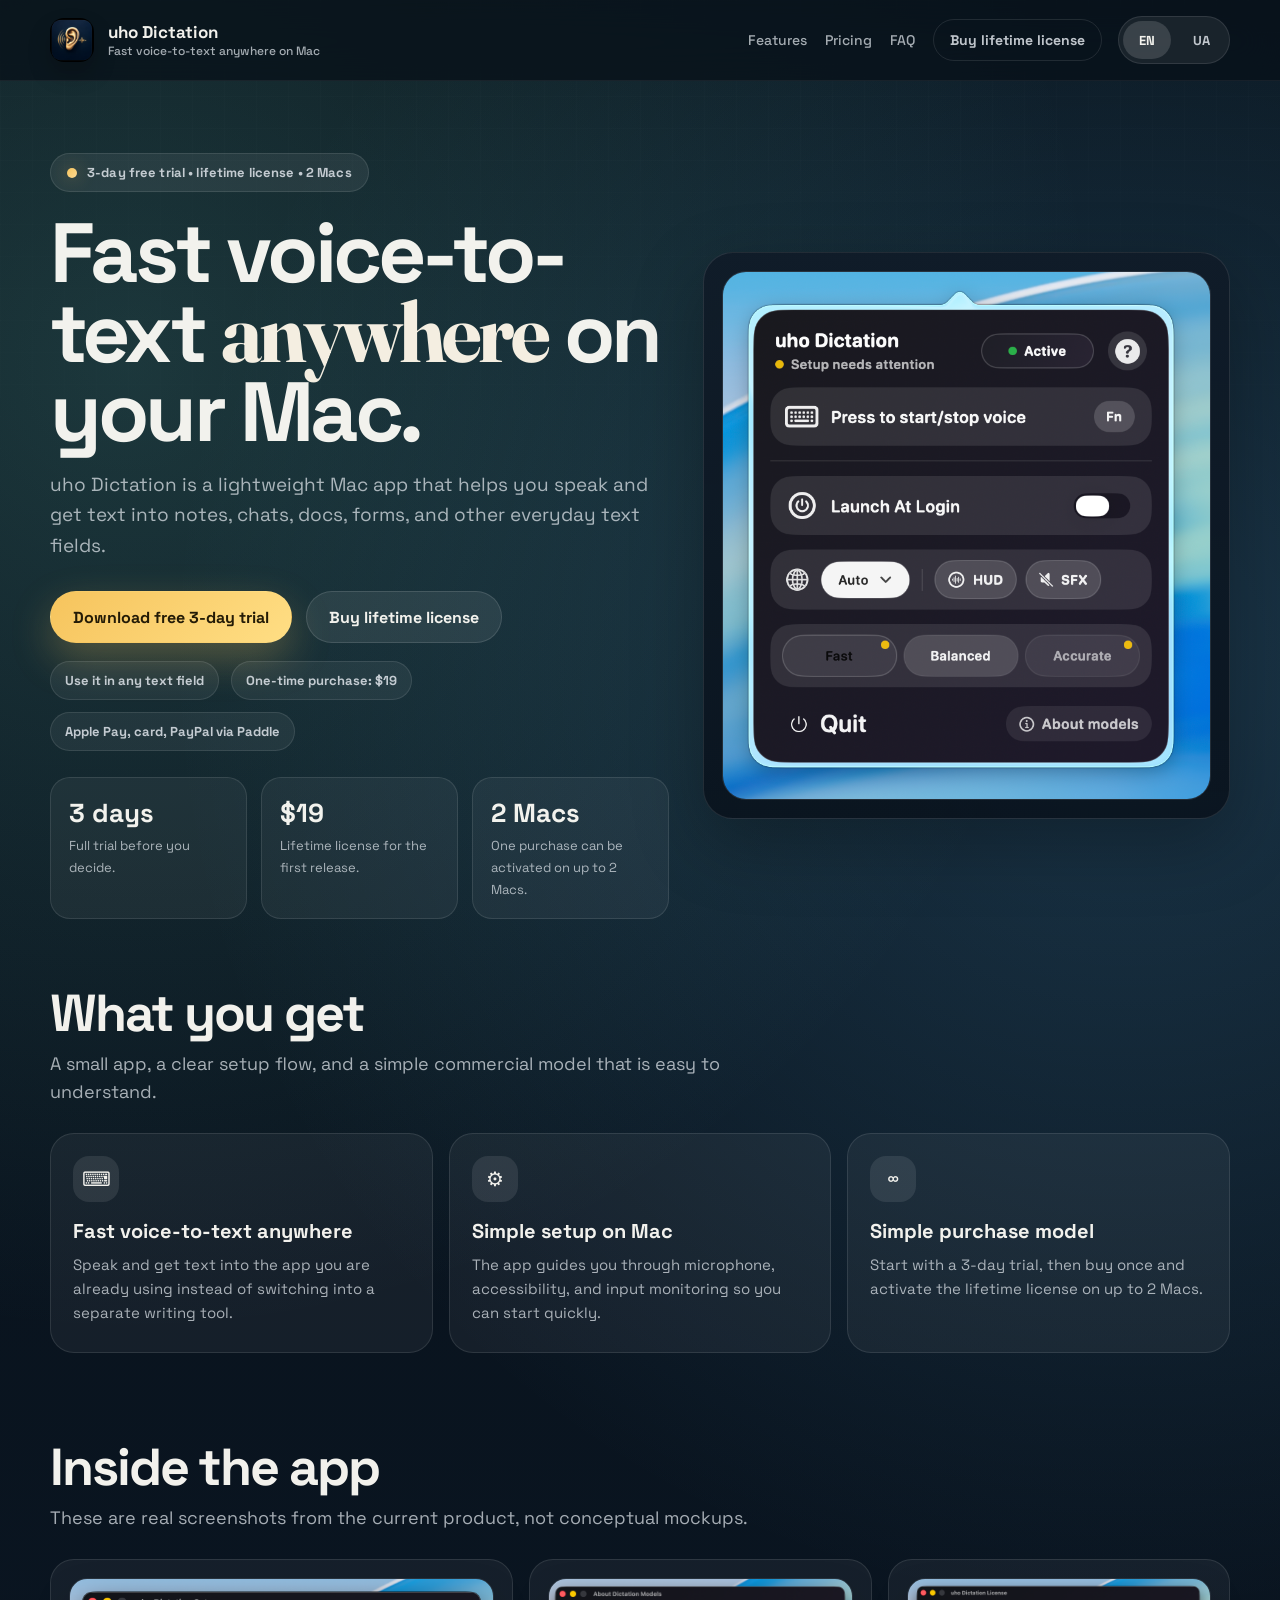
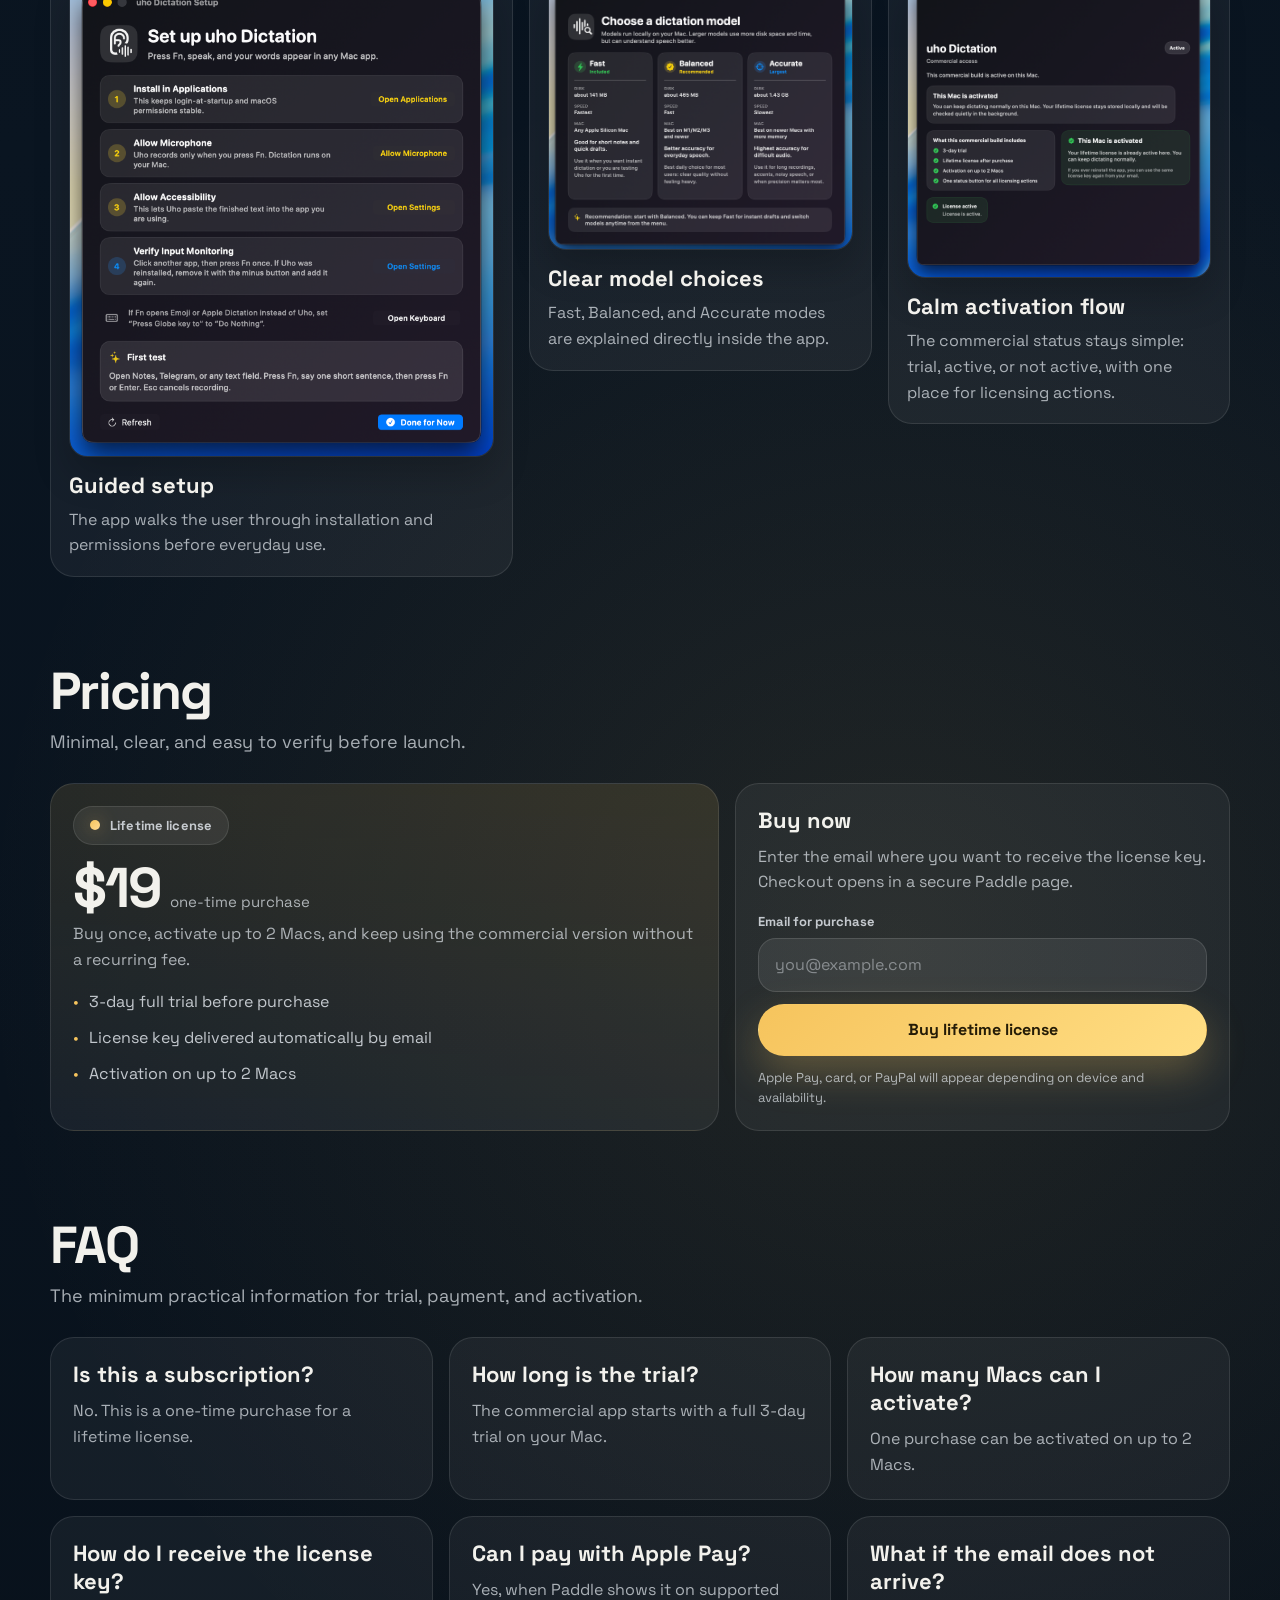
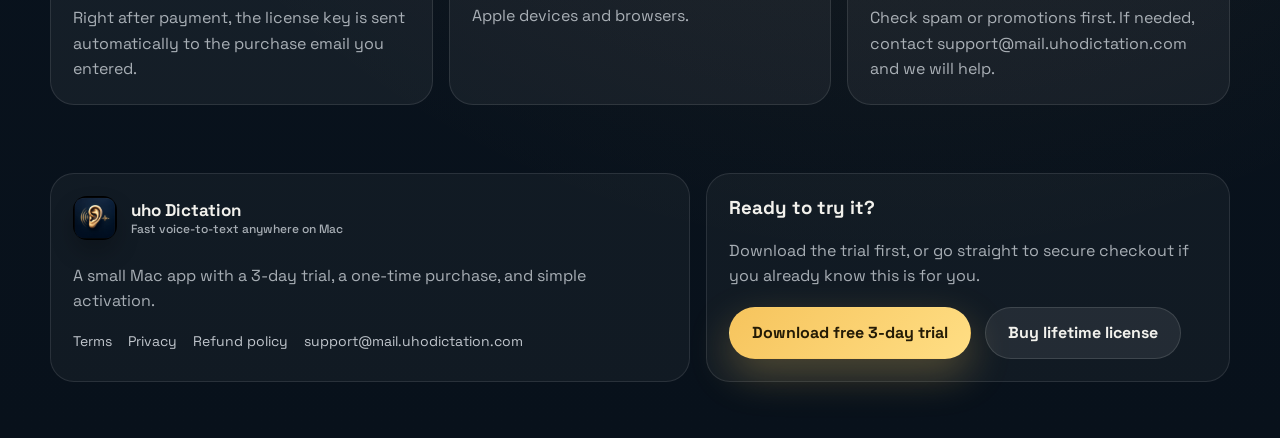
==== index.html @ b21b2c0d "Point site download to public release asset" ====
<!doctype html>
<html lang="en">
  <head>
    <meta charset="utf-8" />
    <meta name="viewport" content="width=device-width, initial-scale=1" />
    <title>uho Dictation | Fast voice-to-text anywhere on Mac</title>
    <meta
      name="description"
      content="uho Dictation is a Mac app for fast voice-to-text anywhere. Start with a 3-day trial, then unlock a lifetime license for $19."
    />
    <link rel="stylesheet" href="./styles.css" />
  </head>
  <body data-page="landing">
    <div class="page-shell">
      <header class="site-header">
        <div class="container site-header-inner">
          <a class="brand" href="#top" aria-label="uho Dictation home">
            <img class="brand-icon" src="./assets/uho-icon.png" alt="uho Dictation icon" />
            <span>
              <span data-i18n="brand.name">uho Dictation</span>
              <span class="brand-sub" data-i18n="brand.tagline">Fast voice-to-text anywhere on Mac</span>
            </span>
          </a>

          <div class="site-nav-wrap">
            <nav class="site-nav">
              <a href="#features" data-i18n="nav.features">Features</a>
              <a href="#pricing" data-i18n="nav.pricing">Pricing</a>
              <a href="#faq" data-i18n="nav.faq">FAQ</a>
              <button class="button button-ghost button-small" type="button" data-open-buy data-i18n="nav.buy">
                Buy lifetime license
              </button>
            </nav>

            <div class="lang-switcher" role="group" aria-label="Language switcher">
              <button class="lang-button is-active" type="button" data-lang="en">EN</button>
              <button class="lang-button" type="button" data-lang="uk">UA</button>
            </div>
          </div>
        </div>
      </header>

      <main id="top">
        <section class="hero hero-compact">
          <div class="container hero-grid hero-grid-screenshot">
            <div class="hero-copy">
              <span class="eyebrow">
                <span class="eyebrow-dot" aria-hidden="true"></span>
                <span data-i18n="hero.eyebrow">3-day free trial • lifetime license • 2 Macs</span>
              </span>

              <h1>
                <span data-i18n="hero.titleLead">Fast voice-to-text</span>
                <span class="serif" data-i18n="hero.titleSerif">anywhere</span>
                <span data-i18n="hero.titleTail">on your Mac.</span>
              </h1>

              <p data-i18n="hero.body">
                uho Dictation is a lightweight Mac app that helps you speak and get text into notes, chats, docs,
                forms, and other everyday text fields.
              </p>

              <div class="hero-actions">
                <a
                  class="button button-primary"
                  href="https://github.com/toantonchik-dv/uhodictation-site/releases/download/v1.1.0/uho-dictation-1.1.0-arm64.dmg"
                  data-download
                  data-i18n="hero.ctaTrial"
                >
                  Download free 3-day trial
                </a>
                <button class="button button-secondary" type="button" data-open-buy data-i18n="hero.ctaBuy">
                  Buy lifetime license
                </button>
              </div>

              <div class="hero-notes">
                <span class="pill-note" data-i18n="hero.note1">Use it in any text field</span>
                <span class="pill-note" data-i18n="hero.note2">One-time purchase: $19</span>
                <span class="pill-note" data-i18n="hero.note3">Apple Pay, card, PayPal via Paddle</span>
              </div>

              <div class="hero-proof">
                <div class="proof-card">
                  <strong data-i18n="hero.proof1Value">3 days</strong>
                  <span data-i18n="hero.proof1Body">Full trial before you decide.</span>
                </div>
                <div class="proof-card">
                  <strong data-i18n="hero.proof2Value">$19</strong>
                  <span data-i18n="hero.proof2Body">Lifetime license for the first release.</span>
                </div>
                <div class="proof-card">
                  <strong data-i18n="hero.proof3Value">2 Macs</strong>
                  <span data-i18n="hero.proof3Body">One purchase can be activated on up to 2 Macs.</span>
                </div>
              </div>
            </div>

            <div class="hero-art hero-art-screenshot">
              <div class="hero-shot-card">
                <img src="./assets/app-panel.png" alt="uho Dictation main window" class="hero-shot" />
              </div>
            </div>
          </div>
        </section>

        <section class="section" id="features">
          <div class="container">
            <div class="section-heading section-heading-compact">
              <h2 data-i18n="features.title">What you get</h2>
              <p data-i18n="features.body">
                A small app, a clear setup flow, and a simple commercial model that is easy to understand.
              </p>
            </div>

            <div class="benefit-grid benefit-grid-compact">
              <article class="benefit-card">
                <div class="benefit-icon" aria-hidden="true">⌨</div>
                <h3 data-i18n="benefit1.title">Fast voice-to-text anywhere</h3>
                <p data-i18n="benefit1.body">
                  Speak and get text into the app you are already using instead of switching into a separate writing tool.
                </p>
              </article>

              <article class="benefit-card">
                <div class="benefit-icon" aria-hidden="true">⚙</div>
                <h3 data-i18n="benefit2.title">Simple setup on Mac</h3>
                <p data-i18n="benefit2.body">
                  The app guides you through microphone, accessibility, and input monitoring so you can start quickly.
                </p>
              </article>

              <article class="benefit-card">
                <div class="benefit-icon" aria-hidden="true">∞</div>
                <h3 data-i18n="benefit3.title">Simple purchase model</h3>
                <p data-i18n="benefit3.body">
                  Start with a 3-day trial, then buy once and activate the lifetime license on up to 2 Macs.
                </p>
              </article>
            </div>
          </div>
        </section>

        <section class="section">
          <div class="container">
            <div class="section-heading section-heading-compact">
              <h2 data-i18n="shots.title">Inside the app</h2>
              <p data-i18n="shots.body">
                These are real screenshots from the current product, not conceptual mockups.
              </p>
            </div>

            <div class="shots-grid">
              <article class="shot-card shot-card-wide">
                <img src="./assets/setup-window.png" alt="uho Dictation setup window" class="shot-image" />
                <div class="shot-copy">
                  <h3 data-i18n="shots.setupTitle">Guided setup</h3>
                  <p data-i18n="shots.setupBody">
                    The app walks the user through installation and permissions before everyday use.
                  </p>
                </div>
              </article>

              <article class="shot-card">
                <img src="./assets/models-window.png" alt="uho Dictation models window" class="shot-image" />
                <div class="shot-copy">
                  <h3 data-i18n="shots.modelsTitle">Clear model choices</h3>
                  <p data-i18n="shots.modelsBody">
                    Fast, Balanced, and Accurate modes are explained directly inside the app.
                  </p>
                </div>
              </article>

              <article class="shot-card">
                <img src="./assets/license-window-active.png" alt="uho Dictation license window" class="shot-image" />
                <div class="shot-copy">
                  <h3 data-i18n="shots.licenseTitle">Calm activation flow</h3>
                  <p data-i18n="shots.licenseBody">
                    The commercial status stays simple: trial, active, or not active, with one place for licensing actions.
                  </p>
                </div>
              </article>
            </div>
          </div>
        </section>

        <section class="section" id="pricing">
          <div class="container">
            <div class="section-heading section-heading-compact">
              <h2 data-i18n="pricing.title">Pricing</h2>
              <p data-i18n="pricing.body">
                Minimal, clear, and easy to verify before launch.
              </p>
            </div>

            <div class="pricing-grid">
              <article class="price-card featured">
                <span class="eyebrow">
                  <span class="eyebrow-dot" aria-hidden="true"></span>
                  <span data-i18n="pricing.badge">Lifetime license</span>
                </span>
                <div class="price-line">
                  <strong>$19</strong>
                  <span data-i18n="pricing.oneTime">one-time purchase</span>
                </div>
                <p data-i18n="pricing.cardBody">
                  Buy once, activate up to 2 Macs, and keep using the commercial version without a recurring fee.
                </p>

                <ul class="feature-list">
                  <li data-i18n="pricing.feature1">3-day full trial before purchase</li>
                  <li data-i18n="pricing.feature2">License key delivered automatically by email</li>
                  <li data-i18n="pricing.feature3">Activation on up to 2 Macs</li>
                </ul>
              </article>

              <article class="price-card">
                <h3 data-i18n="buy.title">Buy now</h3>
                <p data-i18n="buy.body">
                  Enter the email where you want to receive the license key. Checkout opens in a secure Paddle page.
                </p>

                <form class="buy-form" data-buy-form>
                  <label>
                    <span class="field-label" data-i18n="buy.emailLabel">Email for purchase</span>
                    <input class="input" type="email" placeholder="you@example.com" data-purchase-email required data-i18n-placeholder="buy.emailPlaceholder" />
                  </label>

                  <button class="button button-primary" type="submit" data-submit data-i18n="buy.button">
                    Buy lifetime license
                  </button>

                  <div class="status-text" data-status data-i18n="buy.statusDefault">
                    Apple Pay, card, or PayPal will appear depending on device and availability.
                  </div>
                </form>
              </article>
            </div>
          </div>
        </section>

        <section class="section" id="faq">
          <div class="container">
            <div class="section-heading section-heading-compact">
              <h2 data-i18n="faq.title">FAQ</h2>
              <p data-i18n="faq.body">
                The minimum practical information for trial, payment, and activation.
              </p>
            </div>

            <div class="faq-grid faq-grid-compact">
              <article class="faq-item">
                <h3 data-i18n="faq1.title">Is this a subscription?</h3>
                <p data-i18n="faq1.body">No. This is a one-time purchase for a lifetime license.</p>
              </article>

              <article class="faq-item">
                <h3 data-i18n="faq2.title">How long is the trial?</h3>
                <p data-i18n="faq2.body">The commercial app starts with a full 3-day trial on your Mac.</p>
              </article>

              <article class="faq-item">
                <h3 data-i18n="faq3.title">How many Macs can I activate?</h3>
                <p data-i18n="faq3.body">One purchase can be activated on up to 2 Macs.</p>
              </article>

              <article class="faq-item">
                <h3 data-i18n="faq4.title">How do I receive the license key?</h3>
                <p data-i18n="faq4.body">Right after payment, the license key is sent automatically to the purchase email you entered.</p>
              </article>

              <article class="faq-item">
                <h3 data-i18n="faq5.title">Can I pay with Apple Pay?</h3>
                <p data-i18n="faq5.body">Yes, when Paddle shows it on supported Apple devices and browsers.</p>
              </article>

              <article class="faq-item">
                <h3 data-i18n="faq6.title">What if the email does not arrive?</h3>
                <p data-i18n-html="faq6.body">
                  Check spam or promotions first. If needed, contact <a data-support-email></a> and we will help.
                </p>
              </article>
            </div>
          </div>
        </section>
      </main>

      <footer class="site-footer">
        <div class="container footer-grid">
          <div class="footer-card">
            <div class="brand">
              <img class="brand-icon" src="./assets/uho-icon.png" alt="uho Dictation icon" />
              <span>
                <span data-i18n="brand.name">uho Dictation</span>
                <span class="brand-sub" data-i18n="footer.sub">Fast voice-to-text anywhere on Mac</span>
              </span>
            </div>

            <p style="margin-top: 18px;" data-i18n="footer.body">
              A small Mac app with a 3-day trial, a one-time purchase, and simple activation.
            </p>

            <div class="footer-links">
              <a href="./terms.html" data-i18n="footer.terms">Terms</a>
              <a href="./privacy.html" data-i18n="footer.privacy">Privacy</a>
              <a href="./refund-policy.html" data-i18n="footer.refunds">Refund policy</a>
              <a href="mailto:support@mail.uhodictation.com" data-support-email>support@mail.uhodictation.com</a>
            </div>
          </div>

          <div class="footer-card">
            <h3 style="margin-top: 0;" data-i18n="footer.ctaTitle">Ready to try it?</h3>
            <p data-i18n="footer.ctaBody">
              Download the trial first, or go straight to secure checkout if you already know this is for you.
            </p>
            <div class="hero-actions" style="margin-top: 18px;">
              <a class="button button-primary" href="https://github.com/toantonchik-dv/uhodictation-site/releases/download/v1.1.0/uho-dictation-1.1.0-arm64.dmg" data-download data-i18n="footer.ctaTrial">
                Download free 3-day trial
              </a>
              <button class="button button-secondary" type="button" data-open-buy data-i18n="footer.ctaBuy">
                Buy lifetime license
              </button>
            </div>
          </div>
        </div>
      </footer>
    </div>

    <div class="modal" data-buy-modal>
      <div class="modal-card">
        <div class="modal-head">
          <div>
            <h3 data-i18n="modal.title">Buy uho Dictation</h3>
            <p class="fine-print" data-i18n="modal.body">
              Enter the email where you want to receive your lifetime license key after payment.
            </p>
          </div>
          <button class="close-button" type="button" data-close-buy aria-label="Close">×</button>
        </div>

        <form class="buy-form" data-buy-form>
          <label>
            <span class="field-label" data-i18n="buy.emailLabel">Email for purchase</span>
            <input class="input" type="email" placeholder="you@example.com" data-purchase-email required data-i18n-placeholder="buy.emailPlaceholder" />
          </label>

          <button class="button button-primary" type="submit" data-submit data-i18n="modal.button">
            Open secure checkout
          </button>

          <div class="status-text" data-status data-i18n="modal.statusDefault">
            Checkout opens through Paddle. Apple Pay, card, or PayPal appear when available.
          </div>
        </form>
      </div>
    </div>

    <script src="./site.js"></script>
    <script src="./app.js"></script>
  </body>
</html>
---- styles.css ----
@import url("https://fonts.googleapis.com/css2?family=Fraunces:opsz,wght@9..144,600;9..144,700&family=Space+Grotesk:wght@400;500;700&display=swap");

:root {
  color-scheme: dark;
  --bg: #08111b;
  --bg-soft: #0f1b29;
  --panel: rgba(255, 255, 255, 0.08);
  --panel-strong: rgba(255, 255, 255, 0.12);
  --stroke: rgba(255, 255, 255, 0.12);
  --stroke-soft: rgba(255, 255, 255, 0.08);
  --text: rgba(247, 246, 241, 0.98);
  --muted: rgba(226, 231, 237, 0.72);
  --muted-strong: rgba(226, 231, 237, 0.84);
  --accent: #f6c45d;
  --accent-ink: #241b06;
  --sky: #65c6ff;
  --teal: #7ae7d7;
  --berry: #fa7c74;
  --success: #7de8a1;
  --shadow: 0 24px 70px rgba(0, 0, 0, 0.28);
  --radius-xl: 30px;
  --radius-lg: 24px;
  --radius-md: 18px;
  --max-width: 1180px;
}

* {
  box-sizing: border-box;
}

html {
  scroll-behavior: smooth;
}

body {
  margin: 0;
  min-width: 320px;
  background:
    radial-gradient(circle at 10% 10%, rgba(122, 231, 215, 0.18), transparent 28%),
    radial-gradient(circle at 88% 18%, rgba(101, 198, 255, 0.20), transparent 30%),
    radial-gradient(circle at 70% 70%, rgba(246, 196, 93, 0.10), transparent 34%),
    linear-gradient(180deg, #071018 0%, #0a1521 48%, #08111b 100%);
  color: var(--text);
  font-family: "Space Grotesk", "Avenir Next", "Helvetica Neue", sans-serif;
}

body::before {
  content: "";
  position: fixed;
  inset: 0;
  pointer-events: none;
  background-image:
    linear-gradient(rgba(255, 255, 255, 0.02) 1px, transparent 1px),
    linear-gradient(90deg, rgba(255, 255, 255, 0.02) 1px, transparent 1px);
  background-size: 32px 32px;
  mask-image: linear-gradient(180deg, rgba(0, 0, 0, 0.65), transparent 82%);
}

a {
  color: inherit;
  text-decoration: none;
}

img {
  max-width: 100%;
  display: block;
}

button,
input {
  font: inherit;
}

.page-shell {
  overflow: clip;
}

.container {
  width: min(calc(100% - 32px), var(--max-width));
  margin: 0 auto;
}

.eyebrow {
  display: inline-flex;
  align-items: center;
  gap: 10px;
  padding: 10px 16px;
  border-radius: 999px;
  background: rgba(255, 255, 255, 0.07);
  border: 1px solid rgba(255, 255, 255, 0.10);
  color: var(--muted-strong);
  font-size: 13px;
  font-weight: 700;
  letter-spacing: 0.01em;
}

.eyebrow-dot {
  width: 10px;
  height: 10px;
  border-radius: 50%;
  background: linear-gradient(135deg, var(--accent), #ffd992);
  box-shadow: 0 0 18px rgba(246, 196, 93, 0.45);
}

.site-header {
  position: sticky;
  top: 0;
  z-index: 20;
  backdrop-filter: blur(20px);
  background: rgba(7, 16, 24, 0.72);
  border-bottom: 1px solid rgba(255, 255, 255, 0.06);
}

.site-header-inner {
  display: flex;
  align-items: center;
  justify-content: space-between;
  gap: 24px;
  padding: 16px 0;
}

.brand {
  display: inline-flex;
  align-items: center;
  gap: 14px;
  font-weight: 700;
  font-size: 17px;
}

.brand-mark {
  position: relative;
  width: 42px;
  height: 42px;
  border-radius: 14px;
  background: linear-gradient(160deg, rgba(255, 255, 255, 0.14), rgba(255, 255, 255, 0.04));
  border: 1px solid rgba(255, 255, 255, 0.14);
  box-shadow: inset 0 1px 0 rgba(255, 255, 255, 0.12);
}

.brand-mark::before,
.brand-mark::after {
  content: "";
  position: absolute;
  border-radius: 999px;
}

.brand-mark::before {
  width: 14px;
  height: 20px;
  left: 14px;
  top: 7px;
  border: 3px solid rgba(246, 246, 241, 0.92);
}

.brand-mark::after {
  width: 20px;
  height: 20px;
  left: 20px;
  top: 19px;
  border-left: 3px solid rgba(122, 231, 215, 0.94);
  border-bottom: 3px solid rgba(122, 231, 215, 0.94);
  transform: rotate(-45deg);
}

.brand-sub {
  display: block;
  color: var(--muted);
  font-size: 12px;
  font-weight: 500;
}

.site-nav-wrap {
  display: flex;
  align-items: center;
  gap: 16px;
  flex-wrap: wrap;
  justify-content: flex-end;
}

.site-nav {
  display: flex;
  align-items: center;
  gap: 18px;
  flex-wrap: wrap;
  justify-content: flex-end;
}

.brand-icon {
  width: 44px;
  height: 44px;
  border-radius: 14px;
  object-fit: cover;
  box-shadow: 0 12px 22px rgba(0, 0, 0, 0.22);
}

.lang-switcher {
  display: inline-flex;
  align-items: center;
  gap: 6px;
  padding: 4px;
  border-radius: 999px;
  background: rgba(255, 255, 255, 0.07);
  border: 1px solid rgba(255, 255, 255, 0.10);
}

.lang-button {
  min-width: 48px;
  height: 38px;
  padding: 0 12px;
  border-radius: 999px;
  border: 0;
  background: transparent;
  color: var(--muted-strong);
  cursor: pointer;
  font-size: 13px;
  font-weight: 700;
}

.lang-button.is-active {
  background: rgba(255, 255, 255, 0.14);
  color: var(--text);
}

.site-nav a {
  color: var(--muted);
  font-size: 14px;
  font-weight: 500;
}

.site-nav a:hover {
  color: var(--text);
}

.button {
  display: inline-flex;
  align-items: center;
  justify-content: center;
  gap: 10px;
  min-height: 52px;
  padding: 0 22px;
  border-radius: 999px;
  border: 1px solid transparent;
  cursor: pointer;
  transition: transform 140ms ease, box-shadow 140ms ease, background 140ms ease, border-color 140ms ease;
  font-weight: 700;
  text-align: center;
}

.button:hover {
  transform: translateY(-1px);
}

.button-primary {
  background: linear-gradient(135deg, var(--accent), #ffde84);
  color: var(--accent-ink);
  box-shadow: 0 16px 40px rgba(246, 196, 93, 0.28);
}

.button-secondary {
  background: rgba(255, 255, 255, 0.08);
  color: var(--text);
  border-color: rgba(255, 255, 255, 0.12);
}

.button-ghost {
  min-height: 44px;
  padding: 0 16px;
  background: transparent;
  color: var(--muted-strong);
  border-color: rgba(255, 255, 255, 0.10);
}

.button-small {
  min-height: 42px;
  padding: 0 16px;
  font-size: 14px;
}

.hero {
  padding: 72px 0 36px;
}

.hero-compact {
  padding-bottom: 24px;
}

.hero-grid {
  display: grid;
  grid-template-columns: 1.08fr 0.92fr;
  gap: 34px;
  align-items: start;
}

.hero-grid-screenshot {
  align-items: center;
}

.hero-copy h1 {
  margin: 22px 0 18px;
  font-size: clamp(48px, 7vw, 84px);
  line-height: 0.94;
  letter-spacing: -0.045em;
}

.hero-copy h1 .serif {
  display: inline-block;
  font-family: "Fraunces", Georgia, serif;
  font-weight: 700;
  color: #f4eee1;
}

.hero-copy p {
  max-width: 640px;
  margin: 0;
  color: var(--muted);
  font-size: 19px;
  line-height: 1.6;
}

.hero-actions {
  display: flex;
  flex-wrap: wrap;
  gap: 14px;
  margin-top: 30px;
}

.hero-notes {
  display: flex;
  flex-wrap: wrap;
  gap: 12px;
  margin-top: 18px;
}

.pill-note {
  display: inline-flex;
  align-items: center;
  gap: 8px;
  padding: 10px 14px;
  border-radius: 999px;
  background: rgba(255, 255, 255, 0.06);
  border: 1px solid rgba(255, 255, 255, 0.10);
  color: var(--muted-strong);
  font-size: 13px;
  font-weight: 700;
}

.hero-proof {
  margin-top: 26px;
  display: grid;
  grid-template-columns: repeat(3, minmax(0, 1fr));
  gap: 14px;
}

.proof-card {
  padding: 18px;
  border-radius: 20px;
  background: rgba(255, 255, 255, 0.05);
  border: 1px solid rgba(255, 255, 255, 0.10);
}

.proof-card strong {
  display: block;
  font-size: 26px;
  margin-bottom: 4px;
}

.proof-card span {
  color: var(--muted);
  font-size: 13px;
  line-height: 1.45;
}

.hero-art {
  position: relative;
  min-height: 640px;
}

.hero-art-screenshot {
  min-height: auto;
}

.hero-shot-card {
  padding: 18px;
  border-radius: 30px;
  background: linear-gradient(180deg, rgba(16, 27, 40, 0.92), rgba(9, 18, 28, 0.88));
  border: 1px solid rgba(255, 255, 255, 0.10);
  box-shadow: var(--shadow);
}

.hero-shot {
  width: 100%;
  border-radius: 24px;
  border: 1px solid rgba(255, 255, 255, 0.10);
  display: block;
}

.hero-device {
  position: sticky;
  top: 96px;
  padding: 24px;
  border-radius: var(--radius-xl);
  background: linear-gradient(180deg, rgba(16, 27, 40, 0.92), rgba(9, 18, 28, 0.88));
  border: 1px solid rgba(255, 255, 255, 0.10);
  box-shadow: var(--shadow);
}

.device-glow {
  position: absolute;
  inset: 24px;
  border-radius: 28px;
  background: radial-gradient(circle at top right, rgba(101, 198, 255, 0.24), transparent 36%),
    radial-gradient(circle at bottom left, rgba(250, 124, 116, 0.14), transparent 34%);
  pointer-events: none;
}

.device-window {
  position: relative;
  border-radius: 28px;
  padding: 22px;
  background: rgba(255, 255, 255, 0.05);
  border: 1px solid rgba(255, 255, 255, 0.10);
}

.window-dots {
  display: flex;
  gap: 8px;
}

.window-dots span {
  width: 11px;
  height: 11px;
  border-radius: 50%;
  background: rgba(255, 255, 255, 0.24);
}

.window-title {
  margin-top: 22px;
  display: flex;
  align-items: center;
  justify-content: space-between;
  gap: 16px;
}

.window-title h2 {
  margin: 0;
  font-size: 23px;
}

.status-chip {
  padding: 10px 14px;
  border-radius: 999px;
  background: rgba(255, 255, 255, 0.08);
  border: 1px solid rgba(255, 255, 255, 0.12);
  font-size: 13px;
  font-weight: 700;
}

.status-chip.active {
  background: rgba(125, 232, 161, 0.12);
  border-color: rgba(125, 232, 161, 0.25);
  color: #d7ffe4;
}

.window-stack {
  margin-top: 18px;
  display: grid;
  gap: 14px;
}

.window-row,
.window-footer-note {
  border-radius: 20px;
  background: rgba(255, 255, 255, 0.07);
  border: 1px solid rgba(255, 255, 255, 0.08);
}

.window-row {
  padding: 16px 18px;
  display: flex;
  align-items: center;
  justify-content: space-between;
  gap: 14px;
}

.window-row strong {
  display: block;
  font-size: 15px;
  margin-bottom: 3px;
}

.window-row span {
  color: var(--muted);
  font-size: 12px;
}

.key-cap {
  min-width: 76px;
  text-align: center;
  padding: 12px 16px;
  border-radius: 18px;
  background: rgba(255, 255, 255, 0.12);
  font-size: 13px;
  font-weight: 700;
}

.mode-pills {
  display: flex;
  gap: 8px;
}

.mode-pills span {
  padding: 10px 14px;
  border-radius: 999px;
  font-size: 12px;
  font-weight: 700;
  background: rgba(255, 255, 255, 0.08);
}

.mode-pills .selected {
  background: #f4efe3;
  color: #1b2230;
}

.window-footer-note {
  padding: 16px 18px;
  color: var(--muted-strong);
  font-size: 13px;
  line-height: 1.55;
}

.section {
  padding: 44px 0;
}

.section-heading {
  max-width: 680px;
  margin-bottom: 26px;
}

.section-heading-compact {
  max-width: 760px;
}

.section-heading h2 {
  margin: 0 0 10px;
  font-size: clamp(34px, 5vw, 52px);
  line-height: 1.02;
  letter-spacing: -0.04em;
}

.section-heading p {
  margin: 0;
  color: var(--muted);
  font-size: 18px;
  line-height: 1.6;
}

.benefit-grid {
  display: grid;
  grid-template-columns: repeat(4, minmax(0, 1fr));
  gap: 16px;
}

.benefit-grid-compact {
  grid-template-columns: repeat(3, minmax(0, 1fr));
}

.benefit-card {
  padding: 22px;
  border-radius: 24px;
  background: rgba(255, 255, 255, 0.05);
  border: 1px solid rgba(255, 255, 255, 0.10);
  min-height: 220px;
}

.benefit-icon {
  width: 46px;
  height: 46px;
  border-radius: 16px;
  display: grid;
  place-items: center;
  background: rgba(255, 255, 255, 0.09);
  font-size: 20px;
}

.benefit-card h3 {
  margin: 18px 0 10px;
  font-size: 20px;
  line-height: 1.12;
}

.benefit-card p {
  margin: 0;
  color: var(--muted);
  line-height: 1.6;
  font-size: 15px;
}

.comic-grid {
  display: grid;
  grid-template-columns: repeat(4, minmax(0, 1fr));
  gap: 16px;
}

.comic-panel {
  position: relative;
  min-height: 310px;
  padding: 18px;
  border-radius: 26px;
  background: linear-gradient(180deg, rgba(20, 31, 46, 0.96), rgba(13, 22, 34, 0.92));
  border: 1px solid rgba(255, 255, 255, 0.10);
  overflow: hidden;
  box-shadow: var(--shadow);
}

.comic-step {
  display: inline-flex;
  align-items: center;
  justify-content: center;
  width: 34px;
  height: 34px;
  border-radius: 50%;
  background: linear-gradient(135deg, var(--accent), #ffde84);
  color: var(--accent-ink);
  font-weight: 700;
}

.comic-panel h3 {
  margin: 14px 0 8px;
  font-size: 22px;
  line-height: 1.05;
}

.comic-panel p {
  margin: 0;
  color: var(--muted);
  line-height: 1.55;
  font-size: 14px;
}

.comic-scene {
  position: absolute;
  left: 18px;
  right: 18px;
  bottom: 18px;
  height: 132px;
}

.comic-bubble {
  position: absolute;
  max-width: 150px;
  padding: 10px 12px;
  border-radius: 18px;
  background: rgba(255, 255, 255, 0.92);
  color: #162235;
  font-size: 12px;
  font-weight: 700;
  line-height: 1.35;
  box-shadow: 0 12px 28px rgba(0, 0, 0, 0.16);
}

.comic-bubble::after {
  content: "";
  position: absolute;
  width: 12px;
  height: 12px;
  background: inherit;
  transform: rotate(45deg);
}

.bubble-left {
  left: 0;
  top: 0;
}

.bubble-left::after {
  left: 18px;
  bottom: -5px;
}

.bubble-right {
  right: 0;
  top: 0;
}

.bubble-right::after {
  right: 22px;
  bottom: -5px;
}

.desk {
  position: absolute;
  left: 0;
  right: 0;
  bottom: 0;
  height: 54px;
  border-radius: 18px 18px 24px 24px;
  background: linear-gradient(180deg, #30506b, #243c52);
}

.mini-mac {
  position: absolute;
  left: 18px;
  right: 18px;
  bottom: 34px;
  height: 70px;
  border-radius: 18px;
  background: linear-gradient(180deg, rgba(255, 255, 255, 0.14), rgba(255, 255, 255, 0.04));
  border: 1px solid rgba(255, 255, 255, 0.14);
}

.mini-screen {
  position: absolute;
  left: 10px;
  right: 10px;
  top: 10px;
  bottom: 10px;
  border-radius: 12px;
  background: linear-gradient(180deg, rgba(8, 14, 24, 0.96), rgba(13, 22, 35, 0.96));
  overflow: hidden;
}

.mini-lines {
  position: absolute;
  left: 12px;
  right: 12px;
  top: 16px;
  display: grid;
  gap: 8px;
}

.mini-lines span {
  height: 7px;
  border-radius: 999px;
  background: rgba(255, 255, 255, 0.14);
}

.mini-lines .line-accent {
  background: linear-gradient(90deg, rgba(122, 231, 215, 0.85), rgba(101, 198, 255, 0.85));
}

.sound-waves {
  position: absolute;
  right: 24px;
  bottom: 60px;
  display: flex;
  align-items: flex-end;
  gap: 6px;
}

.sound-waves span {
  width: 8px;
  border-radius: 999px;
  background: linear-gradient(180deg, var(--teal), var(--sky));
}

.sound-waves span:nth-child(1) { height: 26px; }
.sound-waves span:nth-child(2) { height: 42px; }
.sound-waves span:nth-child(3) { height: 58px; }
.sound-waves span:nth-child(4) { height: 34px; }

.shortcut-tag,
.cursor-badge,
.send-chip {
  position: absolute;
  padding: 8px 12px;
  border-radius: 999px;
  background: rgba(255, 255, 255, 0.10);
  border: 1px solid rgba(255, 255, 255, 0.16);
  font-size: 12px;
  font-weight: 700;
}

.shortcut-tag {
  right: 14px;
  top: 48px;
}

.cursor-badge {
  left: 16px;
  top: 52px;
}

.send-chip {
  right: 20px;
  top: 78px;
  background: rgba(122, 231, 215, 0.16);
}

.comic-buy-chip {
  position: absolute;
  left: 18px;
  bottom: 56px;
}

.how-grid,
.faq-grid,
.pricing-grid,
.footer-grid,
.shots-grid {
  display: grid;
  gap: 16px;
}

.how-grid {
  grid-template-columns: repeat(3, minmax(0, 1fr));
}

.how-step,
.faq-item,
.price-card,
.footer-card {
  padding: 22px;
  border-radius: 24px;
  background: rgba(255, 255, 255, 0.05);
  border: 1px solid rgba(255, 255, 255, 0.10);
}

.step-number {
  width: 42px;
  height: 42px;
  border-radius: 14px;
  display: grid;
  place-items: center;
  background: rgba(255, 255, 255, 0.10);
  font-weight: 700;
  margin-bottom: 16px;
}

.how-step h3,
.faq-item h3,
.price-card h3 {
  margin: 0 0 10px;
  font-size: 22px;
}

.how-step p,
.faq-item p,
.price-card p,
.footer-card p {
  margin: 0;
  color: var(--muted);
  line-height: 1.6;
}

.pricing-grid {
  grid-template-columns: 1.15fr 0.85fr;
}

.shots-grid {
  grid-template-columns: 1.15fr 0.85fr 0.85fr;
  align-items: start;
}

.shot-card {
  padding: 18px;
  border-radius: 24px;
  background: rgba(255, 255, 255, 0.05);
  border: 1px solid rgba(255, 255, 255, 0.10);
}

.shot-card-wide {
  grid-row: span 2;
}

.shot-image {
  width: 100%;
  border-radius: 18px;
  border: 1px solid rgba(255, 255, 255, 0.08);
  box-shadow: 0 18px 36px rgba(0, 0, 0, 0.20);
}

.shot-copy {
  margin-top: 14px;
}

.shot-copy h3 {
  margin: 0 0 8px;
  font-size: 22px;
}

.shot-copy p {
  margin: 0;
  color: var(--muted);
  line-height: 1.6;
}

.price-card.featured {
  background: linear-gradient(180deg, rgba(246, 196, 93, 0.12), rgba(255, 255, 255, 0.06));
}

.price-line {
  display: flex;
  align-items: baseline;
  gap: 10px;
  margin: 18px 0 8px;
}

.price-line strong {
  font-size: 56px;
  line-height: 0.9;
  letter-spacing: -0.04em;
}

.price-line span {
  color: var(--muted);
  font-size: 15px;
}

.feature-list {
  margin: 18px 0 0;
  padding: 0;
  list-style: none;
  display: grid;
  gap: 12px;
}

.feature-list li {
  display: flex;
  align-items: flex-start;
  gap: 10px;
  color: var(--muted-strong);
  line-height: 1.5;
}

.feature-list li::before {
  content: "•";
  color: var(--accent);
}

.buy-form {
  display: grid;
  gap: 12px;
  margin-top: 18px;
}

.field-label {
  display: block;
  font-size: 13px;
  font-weight: 700;
  margin-bottom: 8px;
  color: var(--muted-strong);
}

.input {
  width: 100%;
  min-height: 54px;
  padding: 0 16px;
  border: 1px solid rgba(255, 255, 255, 0.12);
  border-radius: 18px;
  background: rgba(255, 255, 255, 0.08);
  color: var(--text);
}

.input::placeholder {
  color: rgba(226, 231, 237, 0.46);
}

.input:focus {
  outline: 2px solid rgba(101, 198, 255, 0.32);
  outline-offset: 2px;
}

.fine-print,
.status-text {
  color: var(--muted);
  font-size: 13px;
  line-height: 1.55;
}

.status-text {
  min-height: 22px;
}

.status-text.success {
  color: #c9ffd8;
}

.status-text.error {
  color: #ffc2be;
}

.download-card {
  display: flex;
  flex-direction: column;
  justify-content: space-between;
}

.download-card .button {
  margin-top: 18px;
}

.faq-grid {
  grid-template-columns: repeat(2, minmax(0, 1fr));
}

.faq-grid-compact {
  grid-template-columns: repeat(3, minmax(0, 1fr));
}

.site-footer {
  padding: 24px 0 56px;
}

.footer-grid {
  grid-template-columns: 1.1fr 0.9fr;
}

.footer-links {
  display: flex;
  flex-wrap: wrap;
  gap: 10px 16px;
  margin-top: 18px;
}

.footer-links a {
  color: var(--muted-strong);
  font-size: 14px;
}

.footer-card {
  background: rgba(255, 255, 255, 0.04);
}

.legal-shell {
  min-height: 100vh;
  padding: 40px 0 72px;
}

.legal-topbar {
  display: flex;
  justify-content: flex-end;
  margin-bottom: 18px;
}

.legal-card {
  max-width: 880px;
  margin: 0 auto;
  padding: 34px;
  border-radius: 28px;
  background: rgba(255, 255, 255, 0.06);
  border: 1px solid rgba(255, 255, 255, 0.10);
  box-shadow: var(--shadow);
}

.legal-card h1 {
  margin: 0 0 12px;
  font-size: clamp(34px, 6vw, 58px);
  line-height: 0.98;
  letter-spacing: -0.04em;
}

.legal-card p,
.legal-card li {
  color: var(--muted);
  line-height: 1.75;
  font-size: 16px;
}

.legal-card h2 {
  margin-top: 32px;
  margin-bottom: 10px;
  font-size: 24px;
}

.legal-card ul {
  margin: 0;
  padding-left: 20px;
}

.back-link {
  display: inline-flex;
  align-items: center;
  gap: 8px;
  margin-bottom: 18px;
  color: var(--muted-strong);
  font-weight: 700;
}

.modal {
  position: fixed;
  inset: 0;
  z-index: 40;
  display: none;
  align-items: center;
  justify-content: center;
  padding: 20px;
  background: rgba(3, 7, 12, 0.72);
  backdrop-filter: blur(12px);
}

.modal.open {
  display: flex;
}

.modal-card {
  width: min(100%, 520px);
  padding: 28px;
  border-radius: 28px;
  background: linear-gradient(180deg, rgba(16, 27, 40, 0.98), rgba(9, 18, 28, 0.96));
  border: 1px solid rgba(255, 255, 255, 0.12);
  box-shadow: var(--shadow);
}

.modal-head {
  display: flex;
  justify-content: space-between;
  gap: 16px;
  align-items: flex-start;
  margin-bottom: 18px;
}

.modal-head h3 {
  margin: 0 0 8px;
  font-size: 28px;
  line-height: 1;
}

.close-button {
  background: rgba(255, 255, 255, 0.08);
  color: var(--text);
  border: 1px solid rgba(255, 255, 255, 0.10);
  border-radius: 999px;
  width: 40px;
  height: 40px;
  cursor: pointer;
}

.hidden {
  display: none !important;
}

@media (max-width: 1080px) {
  .hero-grid,
  .pricing-grid,
  .footer-grid,
  .benefit-grid,
  .comic-grid,
  .how-grid,
  .faq-grid,
  .shots-grid,
  .benefit-grid-compact,
  .faq-grid-compact {
    grid-template-columns: 1fr;
  }

  .hero-art {
    min-height: auto;
  }

  .hero-device {
    position: relative;
    top: 0;
  }
}

@media (max-width: 760px) {
  .site-header-inner {
    align-items: flex-start;
    flex-direction: column;
  }

  .site-nav-wrap {
    justify-content: flex-start;
  }

  .site-nav {
    justify-content: flex-start;
  }

  .hero {
    padding-top: 42px;
  }

  .hero-copy p,
  .section-heading p {
    font-size: 17px;
  }

  .hero-proof {
    grid-template-columns: 1fr;
  }

  .legal-card,
  .modal-card {
    padding: 24px;
  }
}
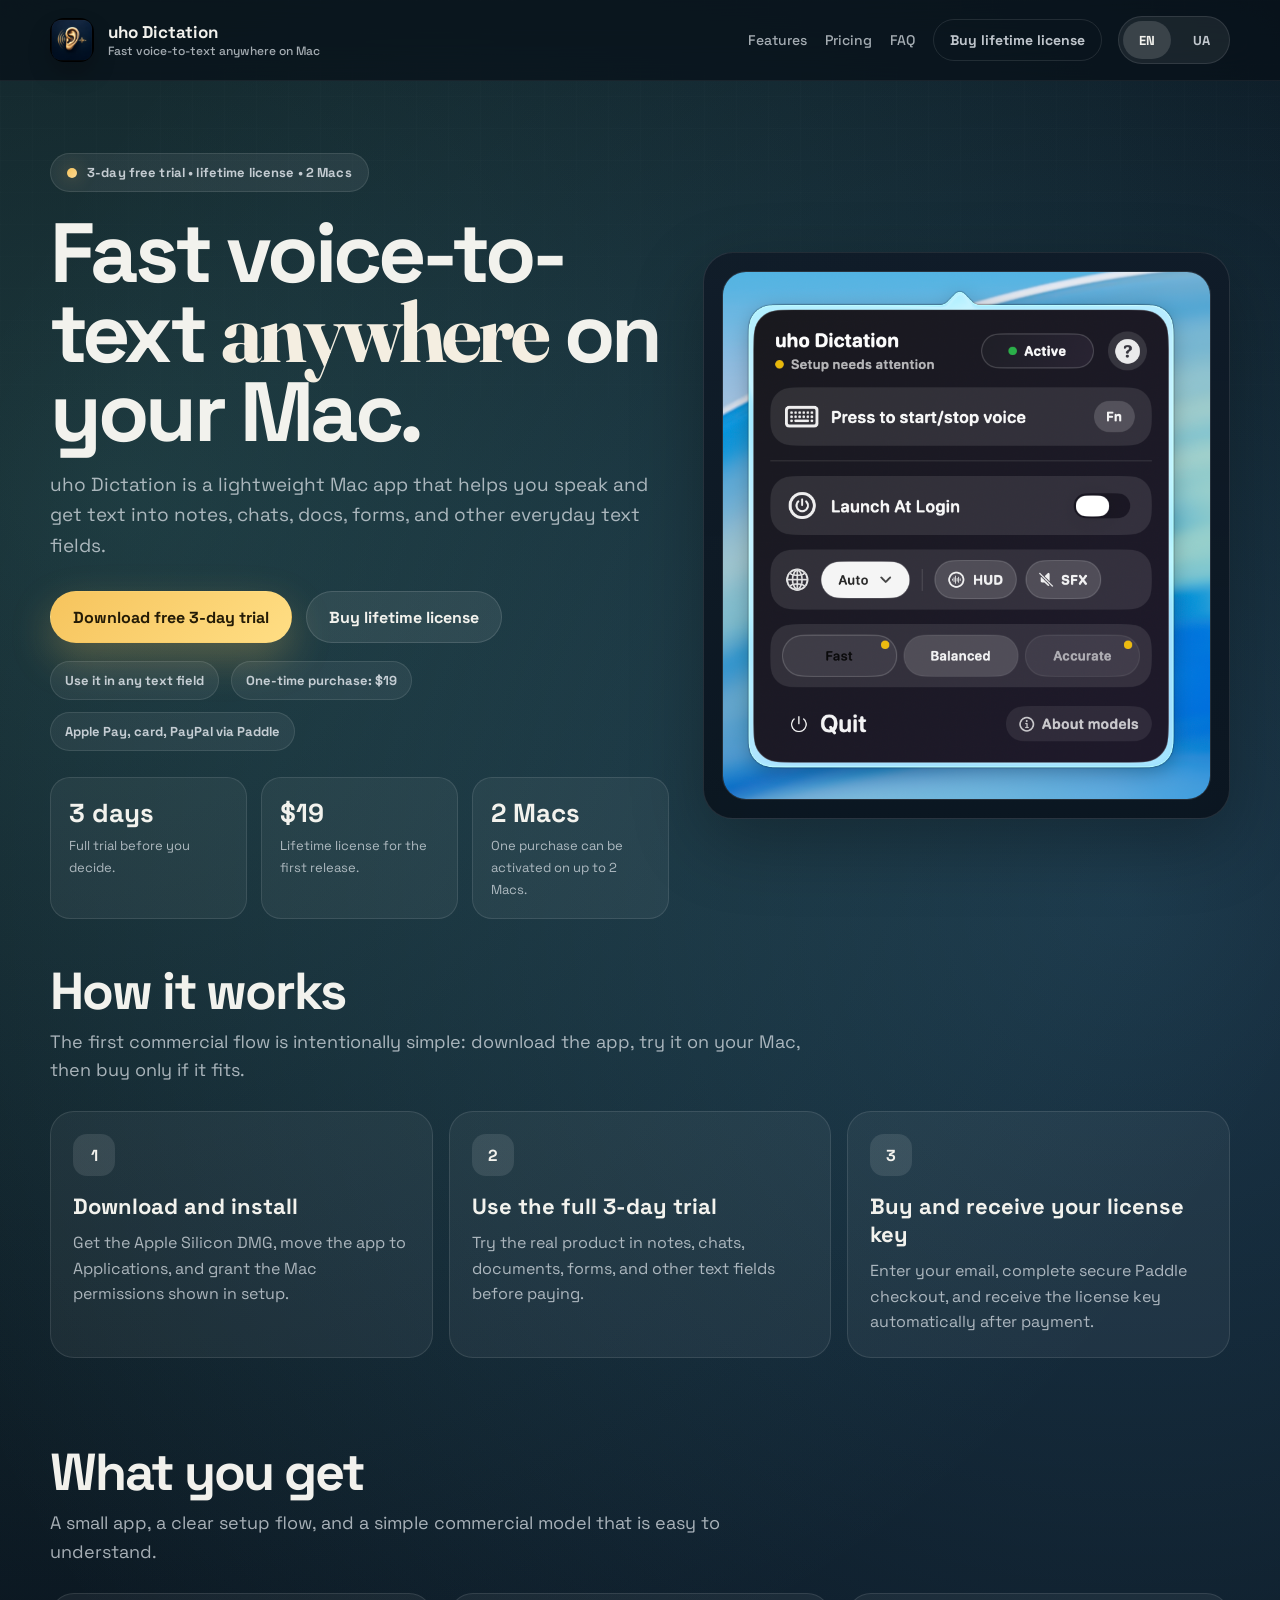
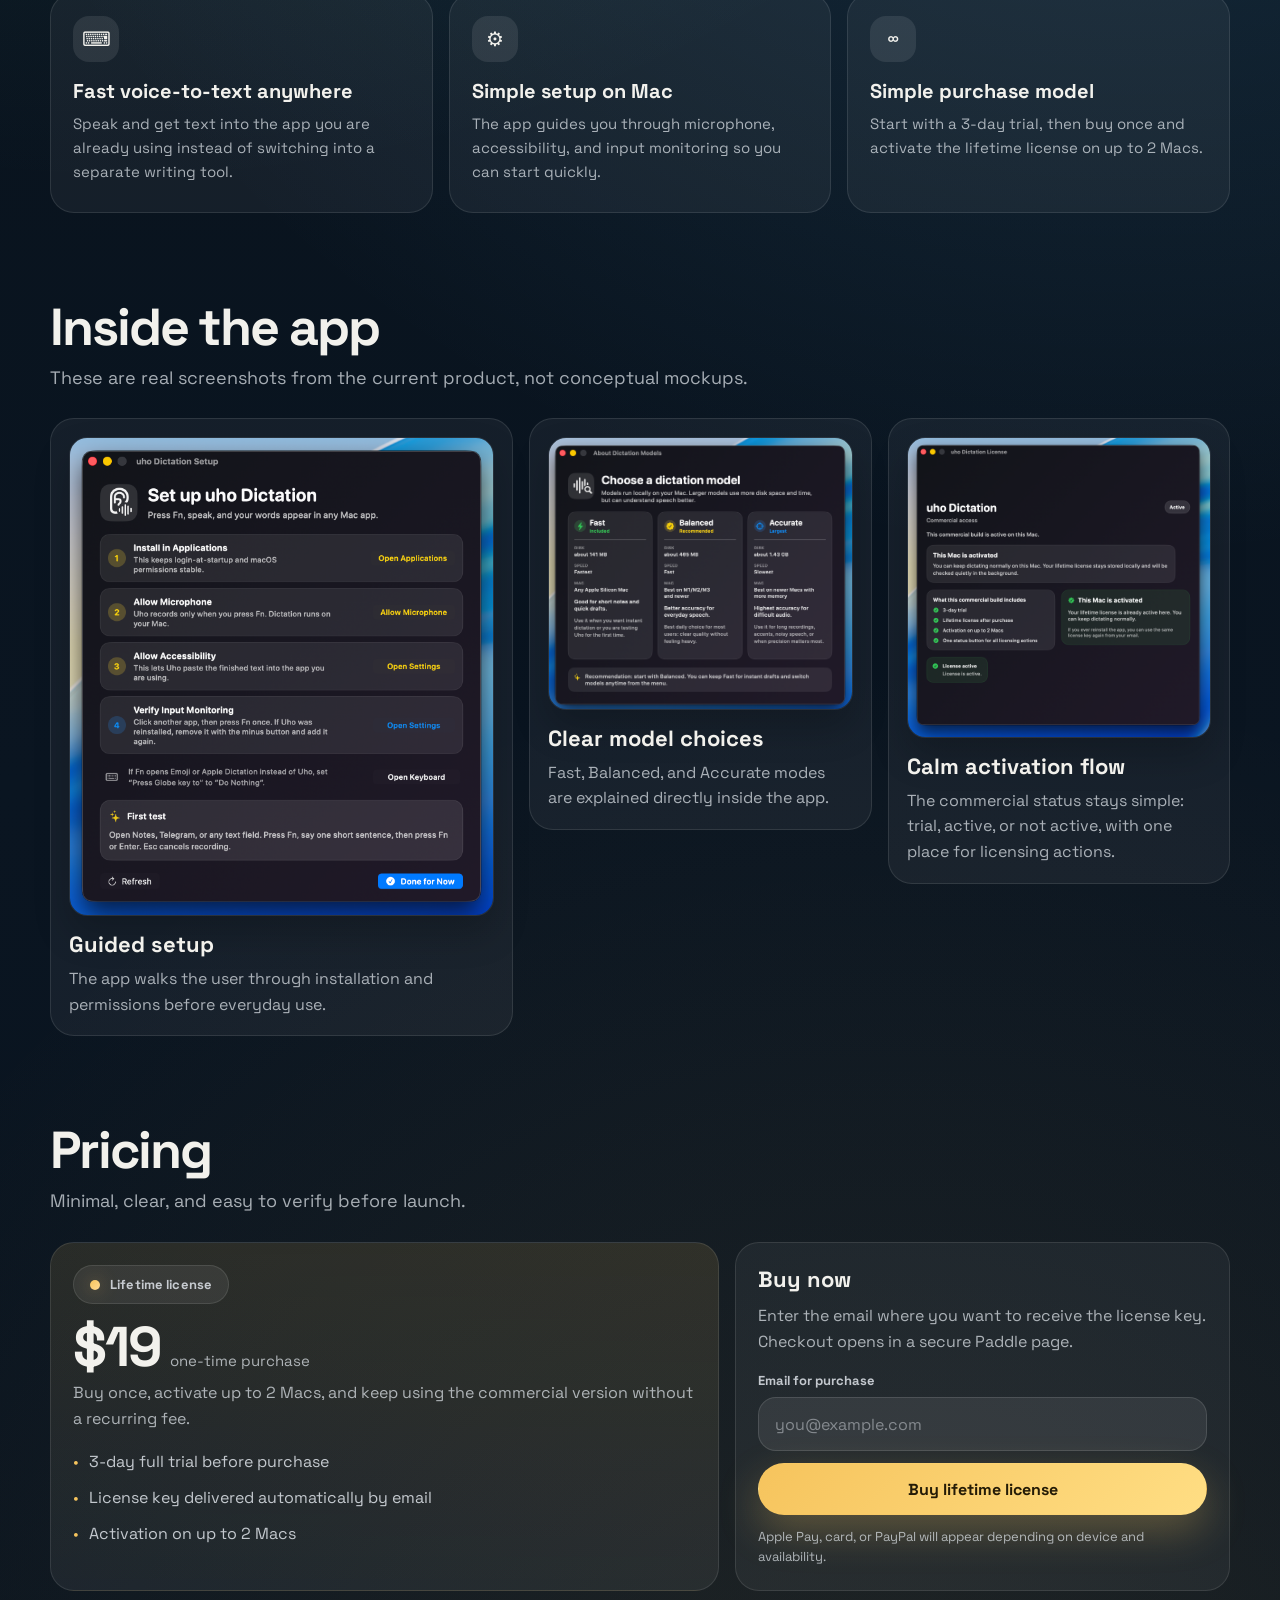
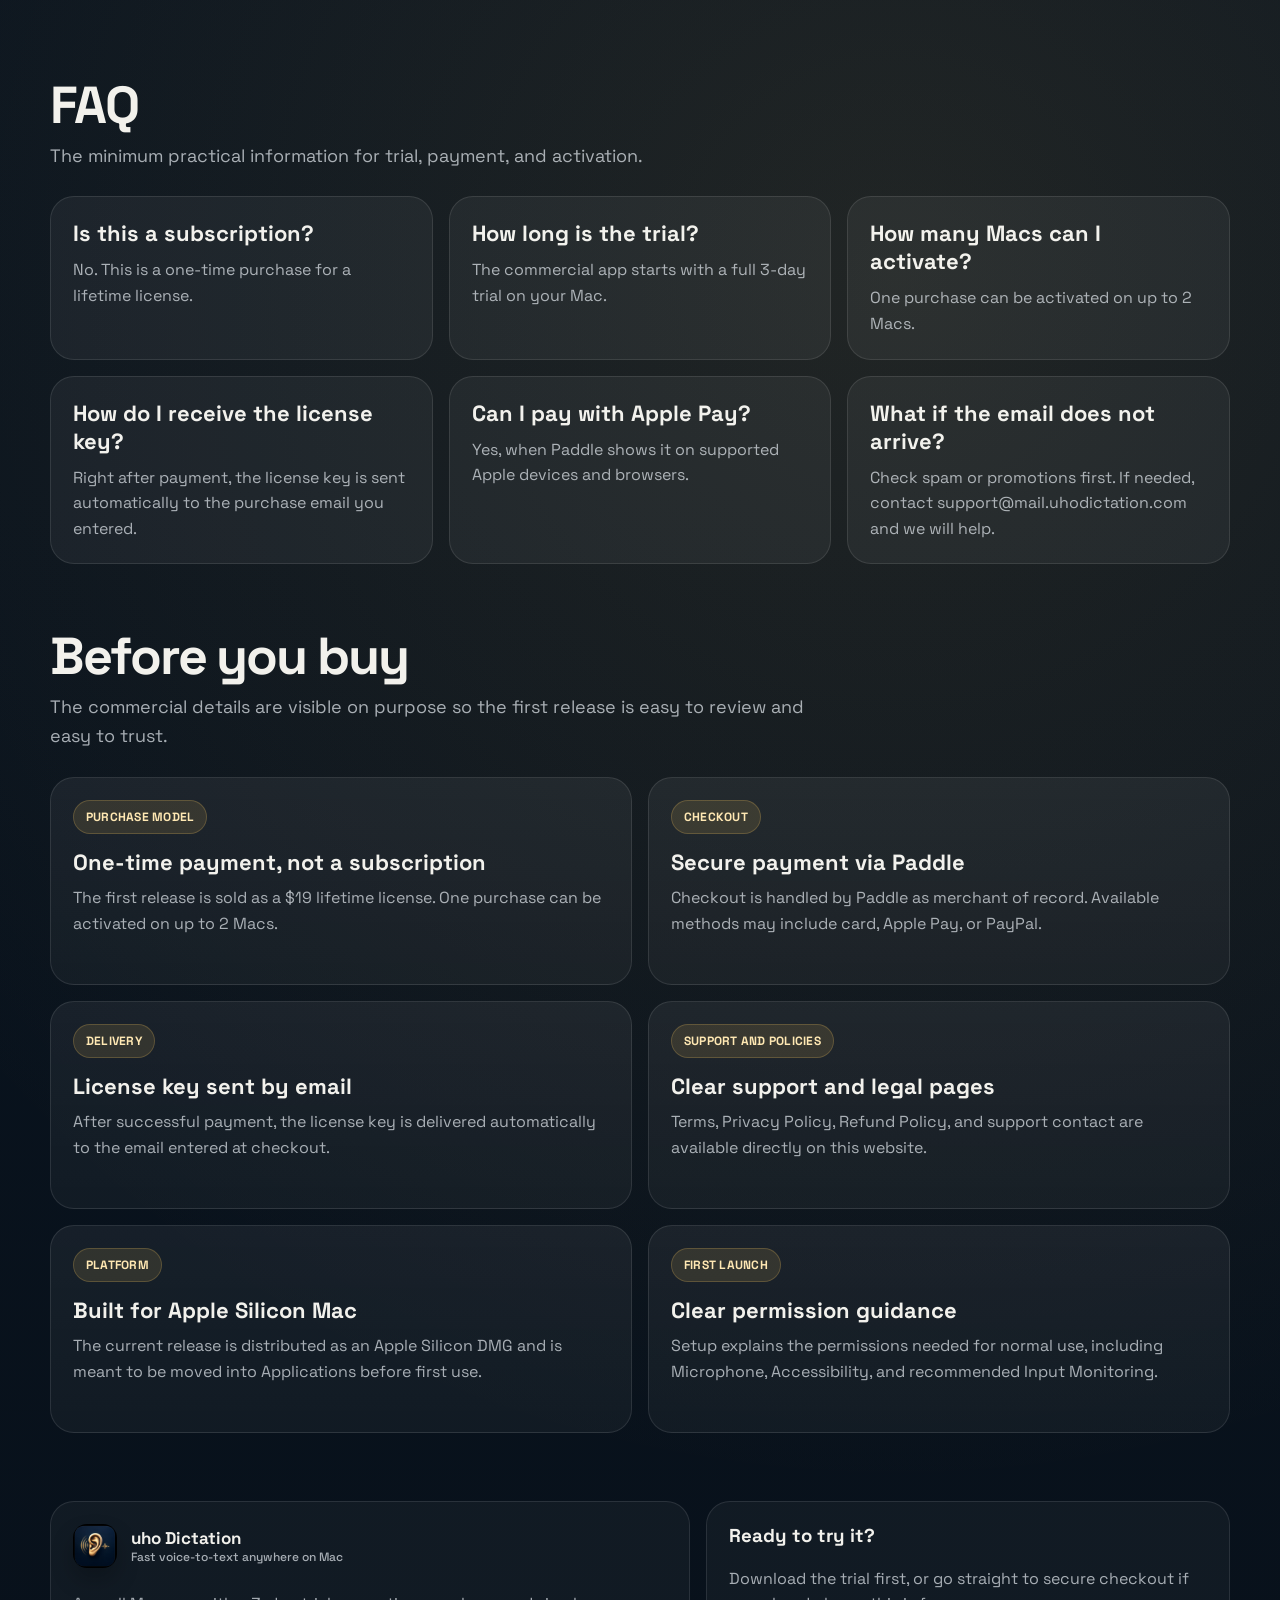
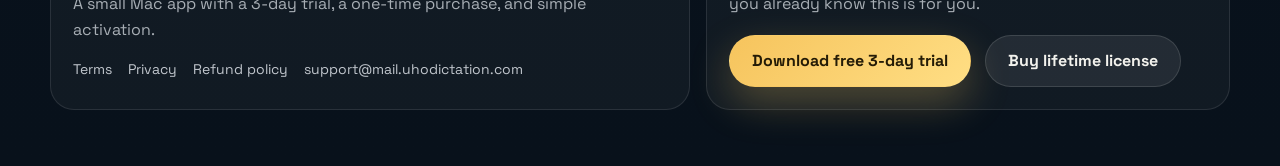
==== commit 547303b3: "Update production landing site and fix Pages deploy" ====
--- a/index.html
+++ b/index.html
@@ -14,7 +14,7 @@
     <div class="page-shell">
       <header class="site-header">
         <div class="container site-header-inner">
-          <a class="brand" href="#top" aria-label="uho Dictation home">
+          <a class="brand" href="#top" aria-label="uho Dictation home" data-i18n-aria-label="brand.homeAria">
             <img class="brand-icon" src="./assets/uho-icon.png" alt="uho Dictation icon" />
             <span>
               <span data-i18n="brand.name">uho Dictation</span>
@@ -32,7 +32,7 @@
               </button>
             </nav>
 
-            <div class="lang-switcher" role="group" aria-label="Language switcher">
+            <div class="lang-switcher" role="group" aria-label="Language switcher" data-i18n-aria-label="lang.aria">
               <button class="lang-button is-active" type="button" data-lang="en">EN</button>
               <button class="lang-button" type="button" data-lang="uk">UA</button>
             </div>
@@ -104,6 +104,43 @@
           </div>
         </section>
 
+        <section class="section section-tight" id="how-it-works">
+          <div class="container">
+            <div class="section-heading section-heading-compact">
+              <h2 data-i18n="how.title">How it works</h2>
+              <p data-i18n="how.body">
+                The first commercial flow is intentionally simple: download the app, try it on your Mac, then buy only if it fits.
+              </p>
+            </div>
+
+            <div class="how-grid">
+              <article class="how-step">
+                <div class="step-number">1</div>
+                <h3 data-i18n="how1.title">Download and install</h3>
+                <p data-i18n="how1.body">
+                  Get the Apple Silicon DMG, move the app to Applications, and grant the Mac permissions shown in setup.
+                </p>
+              </article>
+
+              <article class="how-step">
+                <div class="step-number">2</div>
+                <h3 data-i18n="how2.title">Use the full 3-day trial</h3>
+                <p data-i18n="how2.body">
+                  Try the real product in notes, chats, documents, forms, and other text fields before paying.
+                </p>
+              </article>
+
+              <article class="how-step">
+                <div class="step-number">3</div>
+                <h3 data-i18n="how3.title">Buy and receive your license key</h3>
+                <p data-i18n="how3.body">
+                  Enter your email, complete secure Paddle checkout, and receive the license key automatically after payment.
+                </p>
+              </article>
+            </div>
+          </div>
+        </section>
+
         <section class="section" id="features">
           <div class="container">
             <div class="section-heading section-heading-compact">
@@ -223,7 +260,7 @@
                 <form class="buy-form" data-buy-form>
                   <label>
                     <span class="field-label" data-i18n="buy.emailLabel">Email for purchase</span>
-                    <input class="input" type="email" placeholder="you@example.com" data-purchase-email required data-i18n-placeholder="buy.emailPlaceholder" />
+                    <input class="input" type="email" placeholder="you@example.com" data-purchase-email required autocomplete="email" spellcheck="false" data-i18n-placeholder="buy.emailPlaceholder" />
                   </label>
 
                   <button class="button button-primary" type="submit" data-submit data-i18n="buy.button">
@@ -278,6 +315,67 @@
                 <h3 data-i18n="faq6.title">What if the email does not arrive?</h3>
                 <p data-i18n-html="faq6.body">
                   Check spam or promotions first. If needed, contact <a data-support-email></a> and we will help.
+                </p>
+              </article>
+            </div>
+          </div>
+        </section>
+
+        <section class="section section-tight">
+          <div class="container">
+            <div class="section-heading section-heading-compact">
+              <h2 data-i18n="review.title">Before you buy</h2>
+              <p data-i18n="review.body">
+                The commercial details are visible on purpose so the first release is easy to review and easy to trust.
+              </p>
+            </div>
+
+            <div class="review-grid">
+              <article class="review-card">
+                <span class="review-label" data-i18n="review1.label">Purchase model</span>
+                <h3 data-i18n="review1.title">One-time payment, not a subscription</h3>
+                <p data-i18n="review1.body">
+                  The first release is sold as a $19 lifetime license. One purchase can be activated on up to 2 Macs.
+                </p>
+              </article>
+
+              <article class="review-card">
+                <span class="review-label" data-i18n="review2.label">Checkout</span>
+                <h3 data-i18n="review2.title">Secure payment via Paddle</h3>
+                <p data-i18n="review2.body">
+                  Checkout is handled by Paddle as merchant of record. Available methods may include card, Apple Pay, or PayPal.
+                </p>
+              </article>
+
+              <article class="review-card">
+                <span class="review-label" data-i18n="review3.label">Delivery</span>
+                <h3 data-i18n="review3.title">License key sent by email</h3>
+                <p data-i18n="review3.body">
+                  After successful payment, the license key is delivered automatically to the email entered at checkout.
+                </p>
+              </article>
+
+              <article class="review-card">
+                <span class="review-label" data-i18n="review4.label">Support and policies</span>
+                <h3 data-i18n="review4.title">Clear support and legal pages</h3>
+                <p data-i18n-html="review4.body">
+                  Terms, Privacy Policy, Refund Policy, and support contact are available directly on this website.
+                </p>
+              </article>
+
+              <article class="review-card">
+                <span class="review-label" data-i18n="review5.label">Platform</span>
+                <h3 data-i18n="review5.title">Built for Apple Silicon Mac</h3>
+                <p data-i18n="review5.body">
+                  The current release is distributed as an Apple Silicon DMG and is meant to be moved into Applications before first use.
+                </p>
+              </article>
+
+              <article class="review-card">
+                <span class="review-label" data-i18n="review6.label">First launch</span>
+                <h3 data-i18n="review6.title">Clear permission guidance</h3>
+                <p data-i18n="review6.body">
+                  Setup explains the permissions needed for normal use, including Microphone, Accessibility, and recommended Input Monitoring.
                 </p>
               </article>
             </div>
@@ -335,13 +433,13 @@
               Enter the email where you want to receive your lifetime license key after payment.
             </p>
           </div>
-          <button class="close-button" type="button" data-close-buy aria-label="Close">×</button>
+          <button class="close-button" type="button" data-close-buy aria-label="Close" data-i18n-aria-label="modal.closeAria">×</button>
         </div>
 
         <form class="buy-form" data-buy-form>
           <label>
             <span class="field-label" data-i18n="buy.emailLabel">Email for purchase</span>
-            <input class="input" type="email" placeholder="you@example.com" data-purchase-email required data-i18n-placeholder="buy.emailPlaceholder" />
+            <input class="input" type="email" placeholder="you@example.com" data-purchase-email required autocomplete="email" spellcheck="false" data-i18n-placeholder="buy.emailPlaceholder" />
           </label>
 
           <button class="button button-primary" type="submit" data-submit data-i18n="modal.button">
--- a/styles.css
+++ b/styles.css
@@ -532,6 +532,10 @@
   padding: 44px 0;
 }
 
+.section-tight {
+  padding-top: 22px;
+}
+
 .section-heading {
   max-width: 680px;
   margin-bottom: 26px;
@@ -809,7 +813,8 @@
 .how-step,
 .faq-item,
 .price-card,
-.footer-card {
+.footer-card,
+.review-card {
   padding: 22px;
   border-radius: 24px;
   background: rgba(255, 255, 255, 0.05);
@@ -837,10 +842,42 @@
 .how-step p,
 .faq-item p,
 .price-card p,
-.footer-card p {
+.footer-card p,
+.review-card p {
   margin: 0;
   color: var(--muted);
   line-height: 1.6;
+}
+
+.review-grid {
+  display: grid;
+  grid-template-columns: repeat(2, minmax(0, 1fr));
+  gap: 16px;
+}
+
+.review-card {
+  min-height: 208px;
+  background: linear-gradient(180deg, rgba(255, 255, 255, 0.06), rgba(255, 255, 255, 0.04));
+}
+
+.review-label {
+  display: inline-flex;
+  margin-bottom: 16px;
+  padding: 8px 12px;
+  border-radius: 999px;
+  background: rgba(246, 196, 93, 0.12);
+  border: 1px solid rgba(246, 196, 93, 0.22);
+  color: #ffe8b3;
+  font-size: 12px;
+  font-weight: 700;
+  letter-spacing: 0.02em;
+  text-transform: uppercase;
+}
+
+.review-card h3 {
+  margin: 0 0 10px;
+  font-size: 22px;
+  line-height: 1.15;
 }
 
 .pricing-grid {
@@ -1137,6 +1174,7 @@
   .benefit-grid,
   .comic-grid,
   .how-grid,
+  .review-grid,
   .faq-grid,
   .shots-grid,
   .benefit-grid-compact,
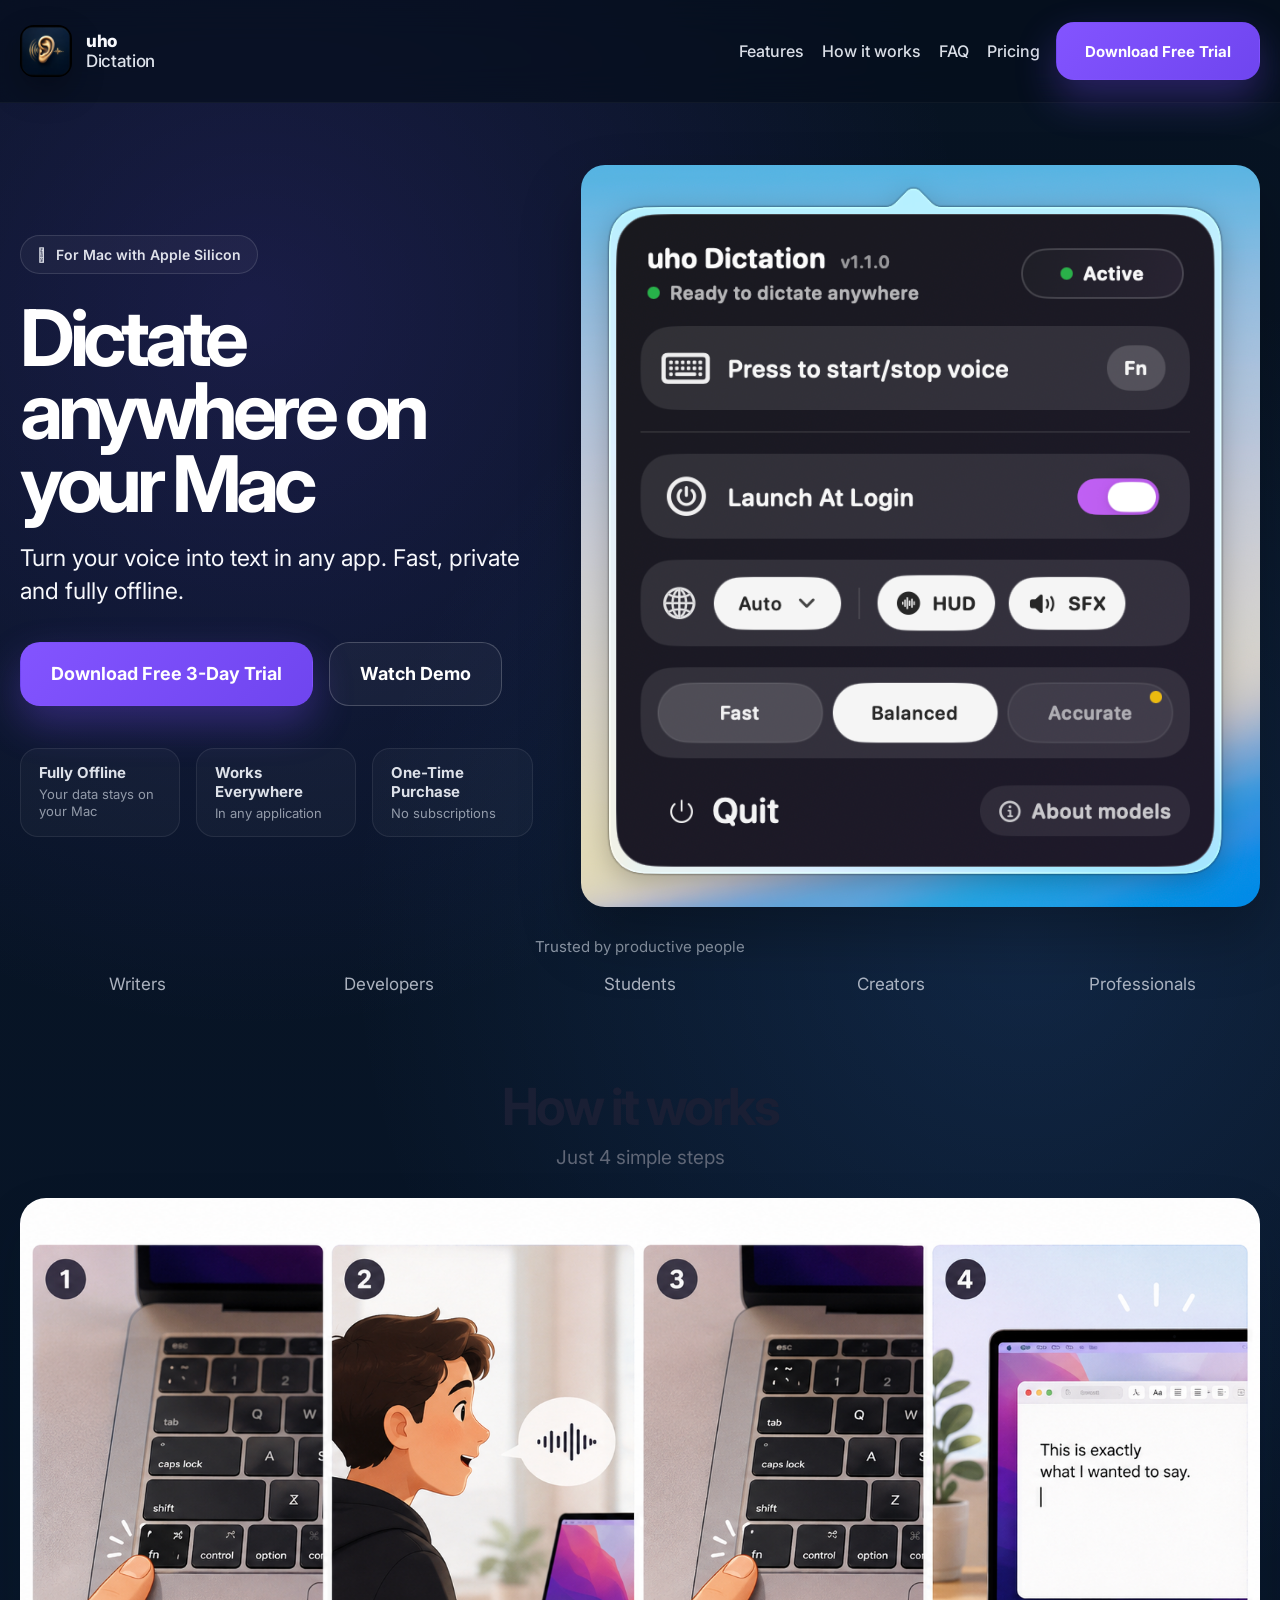
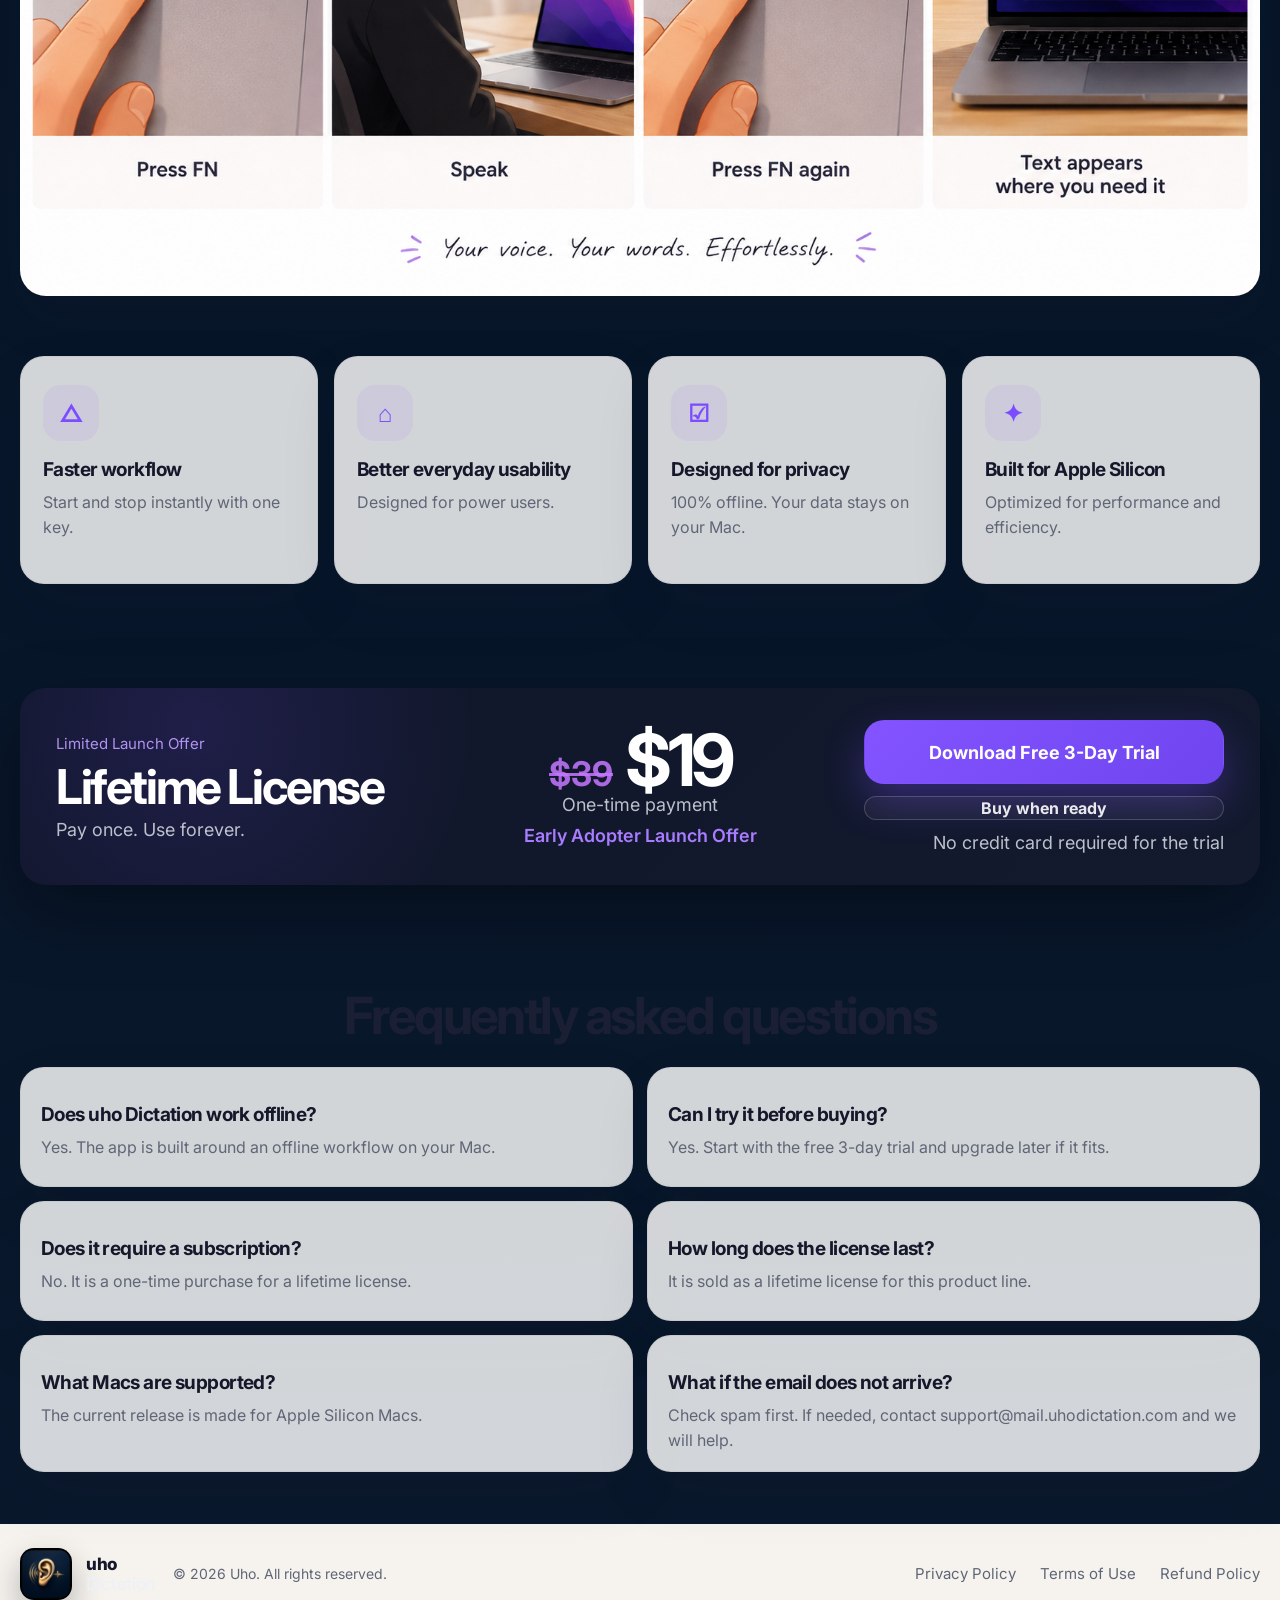
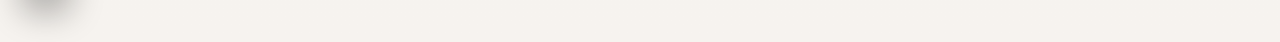
==== commit 57b5aad7: "Refresh landing page design" ====
--- a/index.html
+++ b/index.html
@@ -3,422 +3,252 @@
   <head>
     <meta charset="utf-8" />
     <meta name="viewport" content="width=device-width, initial-scale=1" />
-    <title>uho Dictation | Fast voice-to-text anywhere on Mac</title>
+    <title>uho Dictation | Dictate anywhere on your Mac</title>
     <meta
       name="description"
-      content="uho Dictation is a Mac app for fast voice-to-text anywhere. Start with a 3-day trial, then unlock a lifetime license for $19."
+      content="Turn your voice into text in any app. Fast, private, fully offline, and available with a free 3-day trial."
     />
     <link rel="stylesheet" href="./styles.css" />
   </head>
   <body data-page="landing">
     <div class="page-shell">
-      <header class="site-header">
-        <div class="container site-header-inner">
-          <a class="brand" href="#top" aria-label="uho Dictation home" data-i18n-aria-label="brand.homeAria">
-            <img class="brand-icon" src="./assets/uho-icon.png" alt="uho Dictation icon" />
-            <span>
-              <span data-i18n="brand.name">uho Dictation</span>
-              <span class="brand-sub" data-i18n="brand.tagline">Fast voice-to-text anywhere on Mac</span>
-            </span>
-          </a>
-
-          <div class="site-nav-wrap">
-            <nav class="site-nav">
-              <a href="#features" data-i18n="nav.features">Features</a>
-              <a href="#pricing" data-i18n="nav.pricing">Pricing</a>
-              <a href="#faq" data-i18n="nav.faq">FAQ</a>
-              <button class="button button-ghost button-small" type="button" data-open-buy data-i18n="nav.buy">
-                Buy lifetime license
-              </button>
-            </nav>
-
-            <div class="lang-switcher" role="group" aria-label="Language switcher" data-i18n-aria-label="lang.aria">
-              <button class="lang-button is-active" type="button" data-lang="en">EN</button>
-              <button class="lang-button" type="button" data-lang="uk">UA</button>
-            </div>
-          </div>
-        </div>
-      </header>
-
-      <main id="top">
-        <section class="hero hero-compact">
-          <div class="container hero-grid hero-grid-screenshot">
-            <div class="hero-copy">
-              <span class="eyebrow">
-                <span class="eyebrow-dot" aria-hidden="true"></span>
-                <span data-i18n="hero.eyebrow">3-day free trial • lifetime license • 2 Macs</span>
+      <section class="hero-shell">
+        <header class="site-header">
+          <div class="container site-header-inner">
+            <a class="brand" href="#top" aria-label="uho Dictation home" data-i18n-aria-label="brand.homeAria">
+              <img class="brand-icon" src="./assets/uho-icon.png" alt="uho Dictation icon" />
+              <span>
+                <span data-i18n="brand.name">uho</span>
+                <span class="brand-sub" data-i18n="brand.tagline">Dictation</span>
               </span>
-
-              <h1>
-                <span data-i18n="hero.titleLead">Fast voice-to-text</span>
-                <span class="serif" data-i18n="hero.titleSerif">anywhere</span>
-                <span data-i18n="hero.titleTail">on your Mac.</span>
-              </h1>
-
-              <p data-i18n="hero.body">
-                uho Dictation is a lightweight Mac app that helps you speak and get text into notes, chats, docs,
-                forms, and other everyday text fields.
-              </p>
-
-              <div class="hero-actions">
-                <a
-                  class="button button-primary"
-                  href="https://github.com/toantonchik-dv/uhodictation-site/releases/download/v1.1.0/uho-dictation-1.1.0-arm64.dmg"
-                  data-download
-                  data-i18n="hero.ctaTrial"
-                >
-                  Download free 3-day trial
-                </a>
-                <button class="button button-secondary" type="button" data-open-buy data-i18n="hero.ctaBuy">
-                  Buy lifetime license
-                </button>
-              </div>
-
-              <div class="hero-notes">
-                <span class="pill-note" data-i18n="hero.note1">Use it in any text field</span>
-                <span class="pill-note" data-i18n="hero.note2">One-time purchase: $19</span>
-                <span class="pill-note" data-i18n="hero.note3">Apple Pay, card, PayPal via Paddle</span>
-              </div>
-
-              <div class="hero-proof">
-                <div class="proof-card">
-                  <strong data-i18n="hero.proof1Value">3 days</strong>
-                  <span data-i18n="hero.proof1Body">Full trial before you decide.</span>
-                </div>
-                <div class="proof-card">
-                  <strong data-i18n="hero.proof2Value">$19</strong>
-                  <span data-i18n="hero.proof2Body">Lifetime license for the first release.</span>
-                </div>
-                <div class="proof-card">
-                  <strong data-i18n="hero.proof3Value">2 Macs</strong>
-                  <span data-i18n="hero.proof3Body">One purchase can be activated on up to 2 Macs.</span>
-                </div>
-              </div>
-            </div>
-
-            <div class="hero-art hero-art-screenshot">
-              <div class="hero-shot-card">
-                <img src="./assets/app-panel.png" alt="uho Dictation main window" class="hero-shot" />
-              </div>
-            </div>
-          </div>
-        </section>
-
-        <section class="section section-tight" id="how-it-works">
-          <div class="container">
-            <div class="section-heading section-heading-compact">
-              <h2 data-i18n="how.title">How it works</h2>
-              <p data-i18n="how.body">
-                The first commercial flow is intentionally simple: download the app, try it on your Mac, then buy only if it fits.
-              </p>
-            </div>
-
-            <div class="how-grid">
-              <article class="how-step">
-                <div class="step-number">1</div>
-                <h3 data-i18n="how1.title">Download and install</h3>
-                <p data-i18n="how1.body">
-                  Get the Apple Silicon DMG, move the app to Applications, and grant the Mac permissions shown in setup.
+            </a>
+
+            <div class="site-nav-wrap">
+              <nav class="site-nav">
+                <a href="#features" data-i18n="nav.features">Features</a>
+                <a href="#how-it-works" data-i18n="nav.how">How it works</a>
+                <a href="#faq" data-i18n="nav.faq">FAQ</a>
+                <a href="#pricing" data-i18n="nav.pricing">Pricing</a>
+              </nav>
+
+              <a
+                class="button button-primary button-small"
+                href="https://github.com/toantonchik-dv/uhodictation-site/releases/latest/download/uho-dictation-latest-arm64.dmg"
+                data-download
+                data-i18n="nav.cta"
+              >
+                Download Free Trial
+              </a>
+
+            </div>
+          </div>
+        </header>
+
+        <main id="top">
+          <section class="hero">
+            <div class="container hero-grid">
+              <div class="hero-copy">
+                <span class="eyebrow">
+                  <span class="eyebrow-icon" aria-hidden="true"></span>
+                  <span data-i18n="hero.eyebrow">For Mac with Apple Silicon</span>
+                </span>
+
+                <h1 data-i18n="hero.title">Dictate anywhere on your Mac</h1>
+
+                <p class="hero-lead" data-i18n="hero.body">
+                  Turn your voice into text in any app. Fast, private and fully offline.
                 </p>
-              </article>
-
-              <article class="how-step">
-                <div class="step-number">2</div>
-                <h3 data-i18n="how2.title">Use the full 3-day trial</h3>
-                <p data-i18n="how2.body">
-                  Try the real product in notes, chats, documents, forms, and other text fields before paying.
-                </p>
-              </article>
-
-              <article class="how-step">
-                <div class="step-number">3</div>
-                <h3 data-i18n="how3.title">Buy and receive your license key</h3>
-                <p data-i18n="how3.body">
-                  Enter your email, complete secure Paddle checkout, and receive the license key automatically after payment.
-                </p>
-              </article>
-            </div>
-          </div>
-        </section>
-
-        <section class="section" id="features">
-          <div class="container">
-            <div class="section-heading section-heading-compact">
-              <h2 data-i18n="features.title">What you get</h2>
-              <p data-i18n="features.body">
-                A small app, a clear setup flow, and a simple commercial model that is easy to understand.
-              </p>
-            </div>
-
-            <div class="benefit-grid benefit-grid-compact">
-              <article class="benefit-card">
-                <div class="benefit-icon" aria-hidden="true">⌨</div>
-                <h3 data-i18n="benefit1.title">Fast voice-to-text anywhere</h3>
-                <p data-i18n="benefit1.body">
-                  Speak and get text into the app you are already using instead of switching into a separate writing tool.
-                </p>
-              </article>
-
-              <article class="benefit-card">
-                <div class="benefit-icon" aria-hidden="true">⚙</div>
-                <h3 data-i18n="benefit2.title">Simple setup on Mac</h3>
-                <p data-i18n="benefit2.body">
-                  The app guides you through microphone, accessibility, and input monitoring so you can start quickly.
-                </p>
-              </article>
-
-              <article class="benefit-card">
-                <div class="benefit-icon" aria-hidden="true">∞</div>
-                <h3 data-i18n="benefit3.title">Simple purchase model</h3>
-                <p data-i18n="benefit3.body">
-                  Start with a 3-day trial, then buy once and activate the lifetime license on up to 2 Macs.
-                </p>
-              </article>
-            </div>
-          </div>
-        </section>
-
-        <section class="section">
-          <div class="container">
-            <div class="section-heading section-heading-compact">
-              <h2 data-i18n="shots.title">Inside the app</h2>
-              <p data-i18n="shots.body">
-                These are real screenshots from the current product, not conceptual mockups.
-              </p>
-            </div>
-
-            <div class="shots-grid">
-              <article class="shot-card shot-card-wide">
-                <img src="./assets/setup-window.png" alt="uho Dictation setup window" class="shot-image" />
-                <div class="shot-copy">
-                  <h3 data-i18n="shots.setupTitle">Guided setup</h3>
-                  <p data-i18n="shots.setupBody">
-                    The app walks the user through installation and permissions before everyday use.
-                  </p>
-                </div>
-              </article>
-
-              <article class="shot-card">
-                <img src="./assets/models-window.png" alt="uho Dictation models window" class="shot-image" />
-                <div class="shot-copy">
-                  <h3 data-i18n="shots.modelsTitle">Clear model choices</h3>
-                  <p data-i18n="shots.modelsBody">
-                    Fast, Balanced, and Accurate modes are explained directly inside the app.
-                  </p>
-                </div>
-              </article>
-
-              <article class="shot-card">
-                <img src="./assets/license-window-active.png" alt="uho Dictation license window" class="shot-image" />
-                <div class="shot-copy">
-                  <h3 data-i18n="shots.licenseTitle">Calm activation flow</h3>
-                  <p data-i18n="shots.licenseBody">
-                    The commercial status stays simple: trial, active, or not active, with one place for licensing actions.
-                  </p>
-                </div>
-              </article>
-            </div>
-          </div>
-        </section>
-
-        <section class="section" id="pricing">
-          <div class="container">
-            <div class="section-heading section-heading-compact">
-              <h2 data-i18n="pricing.title">Pricing</h2>
-              <p data-i18n="pricing.body">
-                Minimal, clear, and easy to verify before launch.
-              </p>
-            </div>
-
-            <div class="pricing-grid">
-              <article class="price-card featured">
-                <span class="eyebrow">
-                  <span class="eyebrow-dot" aria-hidden="true"></span>
-                  <span data-i18n="pricing.badge">Lifetime license</span>
-                </span>
-                <div class="price-line">
-                  <strong>$19</strong>
-                  <span data-i18n="pricing.oneTime">one-time purchase</span>
-                </div>
-                <p data-i18n="pricing.cardBody">
-                  Buy once, activate up to 2 Macs, and keep using the commercial version without a recurring fee.
-                </p>
-
-                <ul class="feature-list">
-                  <li data-i18n="pricing.feature1">3-day full trial before purchase</li>
-                  <li data-i18n="pricing.feature2">License key delivered automatically by email</li>
-                  <li data-i18n="pricing.feature3">Activation on up to 2 Macs</li>
-                </ul>
-              </article>
-
-              <article class="price-card">
-                <h3 data-i18n="buy.title">Buy now</h3>
-                <p data-i18n="buy.body">
-                  Enter the email where you want to receive the license key. Checkout opens in a secure Paddle page.
-                </p>
-
-                <form class="buy-form" data-buy-form>
-                  <label>
-                    <span class="field-label" data-i18n="buy.emailLabel">Email for purchase</span>
-                    <input class="input" type="email" placeholder="you@example.com" data-purchase-email required autocomplete="email" spellcheck="false" data-i18n-placeholder="buy.emailPlaceholder" />
-                  </label>
-
-                  <button class="button button-primary" type="submit" data-submit data-i18n="buy.button">
-                    Buy lifetime license
+
+                <div class="hero-actions">
+                  <a
+                    class="button button-primary button-large"
+                    href="https://github.com/toantonchik-dv/uhodictation-site/releases/latest/download/uho-dictation-latest-arm64.dmg"
+                    data-download
+                    data-i18n="hero.ctaTrial"
+                  >
+                    Download Free 3-Day Trial
+                  </a>
+                  <a class="button button-secondary button-large" href="#how-it-works" data-i18n="hero.ctaHow">
+                    Watch Demo
+                  </a>
+                </div>
+
+                <div class="hero-benefits-inline">
+                  <article class="inline-benefit">
+                    <div>
+                      <strong data-i18n="hero.benefit1Title">Fully Offline</strong>
+                      <span data-i18n="hero.benefit1Body">Your data stays on your Mac</span>
+                    </div>
+                  </article>
+                  <article class="inline-benefit">
+                    <div>
+                      <strong data-i18n="hero.benefit2Title">Works Everywhere</strong>
+                      <span data-i18n="hero.benefit2Body">In any application</span>
+                    </div>
+                  </article>
+                  <article class="inline-benefit">
+                    <div>
+                      <strong data-i18n="hero.benefit3Title">One-Time Purchase</strong>
+                      <span data-i18n="hero.benefit3Body">No subscriptions</span>
+                    </div>
+                  </article>
+                </div>
+              </div>
+
+              <div class="hero-visual">
+                <div class="laptop-stage">
+                  <img src="./assets/reference/hero-ui-replacement.png" alt="uho Dictation interface" class="hero-ui-reference" />
+                </div>
+              </div>
+            </div>
+          </section>
+
+          <section class="trust-strip">
+            <div class="container">
+              <p class="trust-title" data-i18n="trust.title">Trusted by productive people</p>
+              <div class="trust-grid">
+                <span data-i18n="trust.role1">Writers</span>
+                <span data-i18n="trust.role2">Developers</span>
+                <span data-i18n="trust.role3">Students</span>
+                <span data-i18n="trust.role4">Creators</span>
+                <span data-i18n="trust.role5">Professionals</span>
+              </div>
+            </div>
+          </section>
+
+          <section class="section section-light" id="how-it-works">
+            <div class="container">
+              <div class="section-heading section-heading-centered">
+                <h2 data-i18n="how.title">How it works</h2>
+                <p data-i18n="how.body">Just 4 simple steps</p>
+              </div>
+
+              <div class="how-comic-wrap">
+                <img src="./assets/reference/how-it-works-comic.png" alt="How uho Dictation works" class="how-comic-image" />
+              </div>
+            </div>
+          </section>
+
+          <section class="section section-light section-benefits" id="features">
+            <div class="container">
+              <div class="benefit-grid">
+                <article class="benefit-card">
+                  <div class="benefit-icon" aria-hidden="true">△</div>
+                  <h3 data-i18n="benefit1.title">Faster workflow</h3>
+                  <p data-i18n="benefit1.body">Start and stop instantly with one key.</p>
+                </article>
+
+                <article class="benefit-card">
+                  <div class="benefit-icon" aria-hidden="true">⌂</div>
+                  <h3 data-i18n="benefit2.title">Better everyday usability</h3>
+                  <p data-i18n="benefit2.body">Designed for power users.</p>
+                </article>
+
+                <article class="benefit-card">
+                  <div class="benefit-icon" aria-hidden="true">☑</div>
+                  <h3 data-i18n="benefit3.title">Designed for privacy</h3>
+                  <p data-i18n="benefit3.body">100% offline. Your data stays on your Mac.</p>
+                </article>
+
+                <article class="benefit-card">
+                  <div class="benefit-icon" aria-hidden="true">✦</div>
+                  <h3 data-i18n="benefit4.title">Built for Apple Silicon</h3>
+                  <p data-i18n="benefit4.body">Optimized for performance and efficiency.</p>
+                </article>
+              </div>
+            </div>
+          </section>
+
+          <section class="section section-light" id="pricing">
+            <div class="container">
+              <div class="pricing-banner">
+                <div class="pricing-copy">
+                  <span class="pricing-kicker" data-i18n="pricing.kicker">Limited Launch Offer</span>
+                  <h2 data-i18n="pricing.title">Lifetime License</h2>
+                  <p data-i18n="pricing.body">Pay once. Use forever.</p>
+                </div>
+
+                <div class="pricing-center">
+                  <div class="pricing-amount">
+                    <span class="pricing-was" data-i18n="pricing.was">$39</span>
+                    <strong data-i18n="pricing.now">$19</strong>
+                  </div>
+                  <p data-i18n="pricing.oneTime">One-time payment</p>
+                  <span class="pricing-launch-note" data-i18n="pricing.launchNote">Early Adopter Launch Offer</span>
+                </div>
+
+                <div class="pricing-actions">
+                  <a
+                    class="button button-primary button-large"
+                    href="https://github.com/toantonchik-dv/uhodictation-site/releases/latest/download/uho-dictation-latest-arm64.dmg"
+                    data-download
+                    data-i18n="pricing.ctaTrial"
+                  >
+                    Download Free 3-Day Trial
+                  </a>
+                  <button class="button button-ghost-light" type="button" data-open-buy data-i18n="pricing.ctaBuy">
+                    Buy when ready
                   </button>
-
-                  <div class="status-text" data-status data-i18n="buy.statusDefault">
-                    Apple Pay, card, or PayPal will appear depending on device and availability.
-                  </div>
-                </form>
-              </article>
-            </div>
-          </div>
-        </section>
-
-        <section class="section" id="faq">
-          <div class="container">
-            <div class="section-heading section-heading-compact">
-              <h2 data-i18n="faq.title">FAQ</h2>
-              <p data-i18n="faq.body">
-                The minimum practical information for trial, payment, and activation.
-              </p>
-            </div>
-
-            <div class="faq-grid faq-grid-compact">
-              <article class="faq-item">
-                <h3 data-i18n="faq1.title">Is this a subscription?</h3>
-                <p data-i18n="faq1.body">No. This is a one-time purchase for a lifetime license.</p>
-              </article>
-
-              <article class="faq-item">
-                <h3 data-i18n="faq2.title">How long is the trial?</h3>
-                <p data-i18n="faq2.body">The commercial app starts with a full 3-day trial on your Mac.</p>
-              </article>
-
-              <article class="faq-item">
-                <h3 data-i18n="faq3.title">How many Macs can I activate?</h3>
-                <p data-i18n="faq3.body">One purchase can be activated on up to 2 Macs.</p>
-              </article>
-
-              <article class="faq-item">
-                <h3 data-i18n="faq4.title">How do I receive the license key?</h3>
-                <p data-i18n="faq4.body">Right after payment, the license key is sent automatically to the purchase email you entered.</p>
-              </article>
-
-              <article class="faq-item">
-                <h3 data-i18n="faq5.title">Can I pay with Apple Pay?</h3>
-                <p data-i18n="faq5.body">Yes, when Paddle shows it on supported Apple devices and browsers.</p>
-              </article>
-
-              <article class="faq-item">
-                <h3 data-i18n="faq6.title">What if the email does not arrive?</h3>
-                <p data-i18n-html="faq6.body">
-                  Check spam or promotions first. If needed, contact <a data-support-email></a> and we will help.
-                </p>
-              </article>
-            </div>
-          </div>
-        </section>
-
-        <section class="section section-tight">
-          <div class="container">
-            <div class="section-heading section-heading-compact">
-              <h2 data-i18n="review.title">Before you buy</h2>
-              <p data-i18n="review.body">
-                The commercial details are visible on purpose so the first release is easy to review and easy to trust.
-              </p>
-            </div>
-
-            <div class="review-grid">
-              <article class="review-card">
-                <span class="review-label" data-i18n="review1.label">Purchase model</span>
-                <h3 data-i18n="review1.title">One-time payment, not a subscription</h3>
-                <p data-i18n="review1.body">
-                  The first release is sold as a $19 lifetime license. One purchase can be activated on up to 2 Macs.
-                </p>
-              </article>
-
-              <article class="review-card">
-                <span class="review-label" data-i18n="review2.label">Checkout</span>
-                <h3 data-i18n="review2.title">Secure payment via Paddle</h3>
-                <p data-i18n="review2.body">
-                  Checkout is handled by Paddle as merchant of record. Available methods may include card, Apple Pay, or PayPal.
-                </p>
-              </article>
-
-              <article class="review-card">
-                <span class="review-label" data-i18n="review3.label">Delivery</span>
-                <h3 data-i18n="review3.title">License key sent by email</h3>
-                <p data-i18n="review3.body">
-                  After successful payment, the license key is delivered automatically to the email entered at checkout.
-                </p>
-              </article>
-
-              <article class="review-card">
-                <span class="review-label" data-i18n="review4.label">Support and policies</span>
-                <h3 data-i18n="review4.title">Clear support and legal pages</h3>
-                <p data-i18n-html="review4.body">
-                  Terms, Privacy Policy, Refund Policy, and support contact are available directly on this website.
-                </p>
-              </article>
-
-              <article class="review-card">
-                <span class="review-label" data-i18n="review5.label">Platform</span>
-                <h3 data-i18n="review5.title">Built for Apple Silicon Mac</h3>
-                <p data-i18n="review5.body">
-                  The current release is distributed as an Apple Silicon DMG and is meant to be moved into Applications before first use.
-                </p>
-              </article>
-
-              <article class="review-card">
-                <span class="review-label" data-i18n="review6.label">First launch</span>
-                <h3 data-i18n="review6.title">Clear permission guidance</h3>
-                <p data-i18n="review6.body">
-                  Setup explains the permissions needed for normal use, including Microphone, Accessibility, and recommended Input Monitoring.
-                </p>
-              </article>
-            </div>
-          </div>
-        </section>
-      </main>
+                  <p data-i18n="pricing.note">No credit card required for the trial</p>
+                </div>
+              </div>
+            </div>
+          </section>
+
+          <section class="section section-light" id="faq">
+            <div class="container">
+              <div class="section-heading section-heading-centered">
+                <h2 data-i18n="faq.title">Frequently asked questions</h2>
+              </div>
+
+              <div class="faq-grid">
+                <article class="faq-item">
+                  <h3 data-i18n="faq1.title">Does uho Dictation work offline?</h3>
+                  <p data-i18n="faq1.body">Yes. The app is built around an offline workflow on your Mac.</p>
+                </article>
+                <article class="faq-item">
+                  <h3 data-i18n="faq2.title">Can I try it before buying?</h3>
+                  <p data-i18n="faq2.body">Yes. Start with the free 3-day trial and upgrade later if it fits.</p>
+                </article>
+                <article class="faq-item">
+                  <h3 data-i18n="faq3.title">Does it require a subscription?</h3>
+                  <p data-i18n="faq3.body">No. It is a one-time purchase for a lifetime license.</p>
+                </article>
+                <article class="faq-item">
+                  <h3 data-i18n="faq4.title">How long does the license last?</h3>
+                  <p data-i18n="faq4.body">It is sold as a lifetime license for this product line.</p>
+                </article>
+                <article class="faq-item">
+                  <h3 data-i18n="faq5.title">What Macs are supported?</h3>
+                  <p data-i18n="faq5.body">The current release is made for Apple Silicon Macs.</p>
+                </article>
+                <article class="faq-item">
+                  <h3 data-i18n="faq6.title">What if the email does not arrive?</h3>
+                  <p data-i18n-html="faq6.body">Check spam first. If needed, contact <a data-support-email></a> and we will help.</p>
+                </article>
+              </div>
+            </div>
+          </section>
+        </main>
+      </section>
 
       <footer class="site-footer">
-        <div class="container footer-grid">
-          <div class="footer-card">
+        <div class="container footer-inner">
+          <div class="footer-brand">
             <div class="brand">
               <img class="brand-icon" src="./assets/uho-icon.png" alt="uho Dictation icon" />
               <span>
-                <span data-i18n="brand.name">uho Dictation</span>
-                <span class="brand-sub" data-i18n="footer.sub">Fast voice-to-text anywhere on Mac</span>
+                <span data-i18n="brand.name">uho</span>
+                <span class="brand-sub" data-i18n="brand.tagline">Dictation</span>
               </span>
             </div>
-
-            <p style="margin-top: 18px;" data-i18n="footer.body">
-              A small Mac app with a 3-day trial, a one-time purchase, and simple activation.
-            </p>
-
-            <div class="footer-links">
-              <a href="./terms.html" data-i18n="footer.terms">Terms</a>
-              <a href="./privacy.html" data-i18n="footer.privacy">Privacy</a>
-              <a href="./refund-policy.html" data-i18n="footer.refunds">Refund policy</a>
-              <a href="mailto:support@mail.uhodictation.com" data-support-email>support@mail.uhodictation.com</a>
-            </div>
-          </div>
-
-          <div class="footer-card">
-            <h3 style="margin-top: 0;" data-i18n="footer.ctaTitle">Ready to try it?</h3>
-            <p data-i18n="footer.ctaBody">
-              Download the trial first, or go straight to secure checkout if you already know this is for you.
-            </p>
-            <div class="hero-actions" style="margin-top: 18px;">
-              <a class="button button-primary" href="https://github.com/toantonchik-dv/uhodictation-site/releases/download/v1.1.0/uho-dictation-1.1.0-arm64.dmg" data-download data-i18n="footer.ctaTrial">
-                Download free 3-day trial
-              </a>
-              <button class="button button-secondary" type="button" data-open-buy data-i18n="footer.ctaBuy">
-                Buy lifetime license
-              </button>
-            </div>
+            <span class="footer-copy" data-i18n="footer.copy">© 2026 Uho. All rights reserved.</span>
+          </div>
+
+          <div class="footer-links">
+            <a href="./privacy.html" data-i18n="footer.privacy">Privacy Policy</a>
+            <a href="./terms.html" data-i18n="footer.terms">Terms of Use</a>
+            <a href="./refund-policy.html" data-i18n="footer.refunds">Refund Policy</a>
           </div>
         </div>
       </footer>
@@ -442,11 +272,11 @@
             <input class="input" type="email" placeholder="you@example.com" data-purchase-email required autocomplete="email" spellcheck="false" data-i18n-placeholder="buy.emailPlaceholder" />
           </label>
 
-          <button class="button button-primary" type="submit" data-submit data-i18n="modal.button">
+          <button class="button button-primary" type="submit" data-submit data-i18n="buy.button">
             Open secure checkout
           </button>
 
-          <div class="status-text" data-status data-i18n="modal.statusDefault">
+          <div class="status-text" data-status data-i18n="buy.statusDefault">
             Checkout opens through Paddle. Apple Pay, card, or PayPal appear when available.
           </div>
         </form>
--- a/styles.css
+++ b/styles.css
@@ -1,27 +1,27 @@
-@import url("https://fonts.googleapis.com/css2?family=Fraunces:opsz,wght@9..144,600;9..144,700&family=Space+Grotesk:wght@400;500;700&display=swap");
+@import url("https://fonts.googleapis.com/css2?family=Inter:wght@400;500;600;700;800&display=swap");
 
 :root {
   color-scheme: dark;
-  --bg: #08111b;
-  --bg-soft: #0f1b29;
-  --panel: rgba(255, 255, 255, 0.08);
-  --panel-strong: rgba(255, 255, 255, 0.12);
-  --stroke: rgba(255, 255, 255, 0.12);
-  --stroke-soft: rgba(255, 255, 255, 0.08);
-  --text: rgba(247, 246, 241, 0.98);
-  --muted: rgba(226, 231, 237, 0.72);
-  --muted-strong: rgba(226, 231, 237, 0.84);
-  --accent: #f6c45d;
-  --accent-ink: #241b06;
-  --sky: #65c6ff;
-  --teal: #7ae7d7;
-  --berry: #fa7c74;
-  --success: #7de8a1;
-  --shadow: 0 24px 70px rgba(0, 0, 0, 0.28);
-  --radius-xl: 30px;
+  --hero-bg: #071324;
+  --hero-bg-soft: #0a1a2e;
+  --hero-text: #f7f8fc;
+  --hero-muted: rgba(232, 237, 247, 0.78);
+  --hero-stroke: rgba(255, 255, 255, 0.12);
+  --surface: #f7f5f2;
+  --surface-card: rgba(255, 255, 255, 0.88);
+  --surface-stroke: rgba(18, 24, 37, 0.08);
+  --text: #14182a;
+  --muted: #5f6676;
+  --brand: #7b4dff;
+  --brand-strong: #6c41f2;
+  --brand-soft: rgba(123, 77, 255, 0.12);
+  --gold: #f2c778;
+  --shadow-dark: 0 28px 70px rgba(0, 0, 0, 0.35);
+  --shadow-light: 0 24px 60px rgba(22, 30, 47, 0.08);
+  --radius-xl: 32px;
   --radius-lg: 24px;
   --radius-md: 18px;
-  --max-width: 1180px;
+  --max-width: 1240px;
 }
 
 * {
@@ -36,24 +36,10 @@
   margin: 0;
   min-width: 320px;
   background:
-    radial-gradient(circle at 10% 10%, rgba(122, 231, 215, 0.18), transparent 28%),
-    radial-gradient(circle at 88% 18%, rgba(101, 198, 255, 0.20), transparent 30%),
-    radial-gradient(circle at 70% 70%, rgba(246, 196, 93, 0.10), transparent 34%),
-    linear-gradient(180deg, #071018 0%, #0a1521 48%, #08111b 100%);
+    radial-gradient(circle at top, rgba(123, 77, 255, 0.08), transparent 24%),
+    linear-gradient(180deg, #faf8f4 0%, #f6f3ef 100%);
   color: var(--text);
-  font-family: "Space Grotesk", "Avenir Next", "Helvetica Neue", sans-serif;
-}
-
-body::before {
-  content: "";
-  position: fixed;
-  inset: 0;
-  pointer-events: none;
-  background-image:
-    linear-gradient(rgba(255, 255, 255, 0.02) 1px, transparent 1px),
-    linear-gradient(90deg, rgba(255, 255, 255, 0.02) 1px, transparent 1px);
-  background-size: 32px 32px;
-  mask-image: linear-gradient(180deg, rgba(0, 0, 0, 0.65), transparent 82%);
+  font-family: "Inter", "Avenir Next", "Helvetica Neue", sans-serif;
 }
 
 a {
@@ -71,13 +57,166 @@
   font: inherit;
 }
 
-.page-shell {
-  overflow: clip;
-}
-
 .container {
-  width: min(calc(100% - 32px), var(--max-width));
+  width: min(calc(100% - 40px), var(--max-width));
   margin: 0 auto;
+}
+
+.hero-shell {
+  background:
+    radial-gradient(circle at 20% 10%, rgba(123, 77, 255, 0.16), transparent 24%),
+    radial-gradient(circle at 80% 30%, rgba(76, 150, 255, 0.14), transparent 28%),
+    linear-gradient(180deg, #071322 0%, #08162a 72%, #0a182c 100%);
+  color: var(--hero-text);
+}
+
+.site-header {
+  position: sticky;
+  top: 0;
+  z-index: 30;
+  backdrop-filter: blur(18px);
+  background: rgba(6, 15, 28, 0.66);
+  border-bottom: 1px solid rgba(255, 255, 255, 0.04);
+}
+
+.site-header-inner {
+  display: flex;
+  align-items: center;
+  justify-content: space-between;
+  gap: 28px;
+  padding: 22px 0;
+}
+
+.brand {
+  display: inline-flex;
+  align-items: center;
+  gap: 14px;
+  font-size: 17px;
+  font-weight: 800;
+  letter-spacing: -0.02em;
+}
+
+.brand-icon {
+  width: 52px;
+  height: 52px;
+  border-radius: 14px;
+  object-fit: cover;
+  box-shadow: 0 14px 32px rgba(0, 0, 0, 0.28);
+}
+
+.brand-sub {
+  display: block;
+  color: rgba(236, 240, 248, 0.94);
+  font-size: 17px;
+  font-weight: 500;
+}
+
+.site-nav-wrap {
+  display: flex;
+  align-items: center;
+  gap: 16px;
+  flex-wrap: wrap;
+  justify-content: flex-end;
+}
+
+.site-nav {
+  display: flex;
+  align-items: center;
+  gap: 18px;
+  flex-wrap: wrap;
+}
+
+.site-nav a {
+  color: rgba(237, 241, 248, 0.92);
+  font-size: 16px;
+  font-weight: 500;
+}
+
+.lang-switcher {
+  display: inline-flex;
+  align-items: center;
+  gap: 4px;
+  padding: 4px;
+  border-radius: 999px;
+  background: rgba(255, 255, 255, 0.06);
+  border: 1px solid rgba(255, 255, 255, 0.08);
+}
+
+.lang-button {
+  min-width: 44px;
+  height: 36px;
+  padding: 0 10px;
+  border-radius: 999px;
+  border: 0;
+  background: transparent;
+  color: rgba(236, 240, 248, 0.8);
+  cursor: pointer;
+  font-size: 12px;
+  font-weight: 700;
+}
+
+.lang-button.is-active {
+  background: rgba(255, 255, 255, 0.16);
+  color: white;
+}
+
+.button {
+  display: inline-flex;
+  align-items: center;
+  justify-content: center;
+  gap: 10px;
+  border: 1px solid transparent;
+  border-radius: 16px;
+  cursor: pointer;
+  font-weight: 700;
+  transition: transform 140ms ease, box-shadow 140ms ease, background 140ms ease;
+}
+
+.button:hover {
+  transform: translateY(-1px);
+}
+
+.button-primary {
+  background: linear-gradient(135deg, #8354ff 0%, #6f45ef 100%);
+  color: white;
+  box-shadow: 0 18px 40px rgba(123, 77, 255, 0.32);
+}
+
+.button-secondary {
+  background: rgba(255, 255, 255, 0.04);
+  color: white;
+  border-color: rgba(255, 255, 255, 0.2);
+}
+
+.button-ghost-light {
+  background: rgba(255, 255, 255, 0.04);
+  color: rgba(255, 255, 255, 0.9);
+  border-color: rgba(255, 255, 255, 0.18);
+}
+
+.button-small {
+  min-height: 58px;
+  padding: 0 28px;
+  font-size: 15px;
+  border-radius: 18px;
+}
+
+.button-large {
+  min-height: 64px;
+  padding: 0 30px;
+  font-size: 18px;
+  border-radius: 20px;
+}
+
+.hero {
+  padding: 62px 0 30px;
+}
+
+.hero-grid {
+  display: grid;
+  grid-template-columns: minmax(0, 0.86fr) minmax(0, 1.14fr);
+  gap: 48px;
+  align-items: center;
 }
 
 .eyebrow {
@@ -86,477 +225,178 @@
   gap: 10px;
   padding: 10px 16px;
   border-radius: 999px;
-  background: rgba(255, 255, 255, 0.07);
-  border: 1px solid rgba(255, 255, 255, 0.10);
-  color: var(--muted-strong);
+  border: 1px solid rgba(255, 255, 255, 0.12);
+  background: rgba(255, 255, 255, 0.04);
+  color: rgba(240, 242, 248, 0.92);
+  font-size: 14px;
+  font-weight: 600;
+}
+
+.eyebrow-icon {
+  font-size: 14px;
+}
+
+.hero-copy h1 {
+  max-width: 560px;
+  margin: 28px 0 22px;
+  color: white;
+  font-size: clamp(58px, 6.1vw, 104px);
+  line-height: 0.93;
+  letter-spacing: -0.07em;
+}
+
+.hero-lead {
+  max-width: 560px;
+  margin: 0;
+  color: var(--hero-text);
+  font-size: 23px;
+  line-height: 1.42;
+}
+
+.hero-actions {
+  display: flex;
+  flex-wrap: wrap;
+  gap: 16px;
+  margin-top: 34px;
+}
+
+.hero-benefits-inline {
+  display: grid;
+  grid-template-columns: repeat(3, minmax(0, 1fr));
+  gap: 16px;
+  margin-top: 42px;
+  max-width: 620px;
+}
+
+.inline-benefit {
+  display: block;
+  padding: 14px 18px;
+  border-radius: 18px;
+  background: rgba(255, 255, 255, 0.03);
+  border: 1px solid rgba(255, 255, 255, 0.08);
+  color: rgba(239, 242, 248, 0.92);
+}
+
+.inline-benefit strong {
+  display: block;
+  font-size: 15px;
+  font-weight: 700;
+}
+
+.inline-benefit span {
+  display: block;
+  margin-top: 4px;
+  color: rgba(224, 230, 240, 0.62);
   font-size: 13px;
-  font-weight: 700;
-  letter-spacing: 0.01em;
-}
-
-.eyebrow-dot {
-  width: 10px;
-  height: 10px;
-  border-radius: 50%;
-  background: linear-gradient(135deg, var(--accent), #ffd992);
-  box-shadow: 0 0 18px rgba(246, 196, 93, 0.45);
-}
-
-.site-header {
-  position: sticky;
-  top: 0;
-  z-index: 20;
-  backdrop-filter: blur(20px);
-  background: rgba(7, 16, 24, 0.72);
-  border-bottom: 1px solid rgba(255, 255, 255, 0.06);
-}
-
-.site-header-inner {
-  display: flex;
-  align-items: center;
-  justify-content: space-between;
-  gap: 24px;
-  padding: 16px 0;
-}
-
-.brand {
-  display: inline-flex;
-  align-items: center;
-  gap: 14px;
-  font-weight: 700;
+  line-height: 1.35;
+}
+
+.hero-visual {
+  position: relative;
+}
+
+.laptop-stage {
+  position: relative;
+  width: 100%;
+  max-width: 720px;
+  margin-left: auto;
+}
+
+.hero-ui-reference {
+  width: 100%;
+  display: block;
+  border-radius: 24px;
+  box-shadow: 0 30px 60px rgba(0, 0, 0, 0.28);
+}
+
+.trust-strip {
+  padding: 0 0 34px;
+}
+
+.trust-title {
+  margin: 0 0 18px;
+  text-align: center;
+  color: rgba(220, 228, 239, 0.62);
+  font-size: 15px;
+}
+
+.trust-grid {
+  display: grid;
+  grid-template-columns: repeat(5, minmax(0, 1fr));
+  gap: 16px;
+  color: rgba(234, 239, 248, 0.72);
   font-size: 17px;
-}
-
-.brand-mark {
-  position: relative;
-  width: 42px;
-  height: 42px;
-  border-radius: 14px;
-  background: linear-gradient(160deg, rgba(255, 255, 255, 0.14), rgba(255, 255, 255, 0.04));
-  border: 1px solid rgba(255, 255, 255, 0.14);
-  box-shadow: inset 0 1px 0 rgba(255, 255, 255, 0.12);
-}
-
-.brand-mark::before,
-.brand-mark::after {
-  content: "";
-  position: absolute;
-  border-radius: 999px;
-}
-
-.brand-mark::before {
-  width: 14px;
-  height: 20px;
-  left: 14px;
-  top: 7px;
-  border: 3px solid rgba(246, 246, 241, 0.92);
-}
-
-.brand-mark::after {
-  width: 20px;
-  height: 20px;
-  left: 20px;
-  top: 19px;
-  border-left: 3px solid rgba(122, 231, 215, 0.94);
-  border-bottom: 3px solid rgba(122, 231, 215, 0.94);
-  transform: rotate(-45deg);
-}
-
-.brand-sub {
-  display: block;
-  color: var(--muted);
-  font-size: 12px;
-  font-weight: 500;
-}
-
-.site-nav-wrap {
-  display: flex;
-  align-items: center;
-  gap: 16px;
-  flex-wrap: wrap;
-  justify-content: flex-end;
-}
-
-.site-nav {
-  display: flex;
-  align-items: center;
-  gap: 18px;
-  flex-wrap: wrap;
-  justify-content: flex-end;
-}
-
-.brand-icon {
-  width: 44px;
-  height: 44px;
-  border-radius: 14px;
-  object-fit: cover;
-  box-shadow: 0 12px 22px rgba(0, 0, 0, 0.22);
-}
-
-.lang-switcher {
-  display: inline-flex;
-  align-items: center;
-  gap: 6px;
-  padding: 4px;
-  border-radius: 999px;
-  background: rgba(255, 255, 255, 0.07);
-  border: 1px solid rgba(255, 255, 255, 0.10);
-}
-
-.lang-button {
-  min-width: 48px;
-  height: 38px;
-  padding: 0 12px;
-  border-radius: 999px;
-  border: 0;
+  text-align: center;
+}
+
+.section {
+  padding: 52px 0;
+}
+
+.section-light {
   background: transparent;
-  color: var(--muted-strong);
-  cursor: pointer;
-  font-size: 13px;
-  font-weight: 700;
-}
-
-.lang-button.is-active {
-  background: rgba(255, 255, 255, 0.14);
   color: var(--text);
 }
 
-.site-nav a {
-  color: var(--muted);
-  font-size: 14px;
-  font-weight: 500;
-}
-
-.site-nav a:hover {
-  color: var(--text);
-}
-
-.button {
-  display: inline-flex;
-  align-items: center;
-  justify-content: center;
-  gap: 10px;
-  min-height: 52px;
-  padding: 0 22px;
-  border-radius: 999px;
-  border: 1px solid transparent;
-  cursor: pointer;
-  transition: transform 140ms ease, box-shadow 140ms ease, background 140ms ease, border-color 140ms ease;
-  font-weight: 700;
+.section-heading {
+  margin-bottom: 26px;
+}
+
+.section-heading-centered {
   text-align: center;
 }
 
-.button:hover {
-  transform: translateY(-1px);
-}
-
-.button-primary {
-  background: linear-gradient(135deg, var(--accent), #ffde84);
-  color: var(--accent-ink);
-  box-shadow: 0 16px 40px rgba(246, 196, 93, 0.28);
-}
-
-.button-secondary {
-  background: rgba(255, 255, 255, 0.08);
-  color: var(--text);
-  border-color: rgba(255, 255, 255, 0.12);
-}
-
-.button-ghost {
-  min-height: 44px;
-  padding: 0 16px;
-  background: transparent;
-  color: var(--muted-strong);
-  border-color: rgba(255, 255, 255, 0.10);
-}
-
-.button-small {
-  min-height: 42px;
-  padding: 0 16px;
-  font-size: 14px;
-}
-
-.hero {
-  padding: 72px 0 36px;
-}
-
-.hero-compact {
-  padding-bottom: 24px;
-}
-
-.hero-grid {
-  display: grid;
-  grid-template-columns: 1.08fr 0.92fr;
-  gap: 34px;
-  align-items: start;
-}
-
-.hero-grid-screenshot {
-  align-items: center;
-}
-
-.hero-copy h1 {
-  margin: 22px 0 18px;
-  font-size: clamp(48px, 7vw, 84px);
-  line-height: 0.94;
-  letter-spacing: -0.045em;
-}
-
-.hero-copy h1 .serif {
-  display: inline-block;
-  font-family: "Fraunces", Georgia, serif;
-  font-weight: 700;
-  color: #f4eee1;
-}
-
-.hero-copy p {
-  max-width: 640px;
+.section-heading h2 {
+  margin: 0 0 10px;
+  color: #1a1f34;
+  font-size: clamp(38px, 4vw, 56px);
+  line-height: 1.02;
+  letter-spacing: -0.05em;
+}
+
+.section-heading p {
   margin: 0;
   color: var(--muted);
   font-size: 19px;
-  line-height: 1.6;
-}
-
-.hero-actions {
-  display: flex;
-  flex-wrap: wrap;
-  gap: 14px;
-  margin-top: 30px;
-}
-
-.hero-notes {
-  display: flex;
-  flex-wrap: wrap;
-  gap: 12px;
-  margin-top: 18px;
-}
-
-.pill-note {
-  display: inline-flex;
-  align-items: center;
-  gap: 8px;
-  padding: 10px 14px;
-  border-radius: 999px;
-  background: rgba(255, 255, 255, 0.06);
-  border: 1px solid rgba(255, 255, 255, 0.10);
-  color: var(--muted-strong);
-  font-size: 13px;
-  font-weight: 700;
-}
-
-.hero-proof {
-  margin-top: 26px;
-  display: grid;
-  grid-template-columns: repeat(3, minmax(0, 1fr));
-  gap: 14px;
-}
-
-.proof-card {
-  padding: 18px;
-  border-radius: 20px;
-  background: rgba(255, 255, 255, 0.05);
-  border: 1px solid rgba(255, 255, 255, 0.10);
-}
-
-.proof-card strong {
-  display: block;
-  font-size: 26px;
-  margin-bottom: 4px;
-}
-
-.proof-card span {
-  color: var(--muted);
-  font-size: 13px;
-  line-height: 1.45;
-}
-
-.hero-art {
-  position: relative;
-  min-height: 640px;
-}
-
-.hero-art-screenshot {
-  min-height: auto;
-}
-
-.hero-shot-card {
-  padding: 18px;
-  border-radius: 30px;
-  background: linear-gradient(180deg, rgba(16, 27, 40, 0.92), rgba(9, 18, 28, 0.88));
-  border: 1px solid rgba(255, 255, 255, 0.10);
-  box-shadow: var(--shadow);
-}
-
-.hero-shot {
-  width: 100%;
+  line-height: 1.55;
+}
+
+.benefit-card,
+.faq-item {
   border-radius: 24px;
-  border: 1px solid rgba(255, 255, 255, 0.10);
-  display: block;
-}
-
-.hero-device {
-  position: sticky;
-  top: 96px;
-  padding: 24px;
-  border-radius: var(--radius-xl);
-  background: linear-gradient(180deg, rgba(16, 27, 40, 0.92), rgba(9, 18, 28, 0.88));
-  border: 1px solid rgba(255, 255, 255, 0.10);
-  box-shadow: var(--shadow);
-}
-
-.device-glow {
-  position: absolute;
-  inset: 24px;
-  border-radius: 28px;
-  background: radial-gradient(circle at top right, rgba(101, 198, 255, 0.24), transparent 36%),
-    radial-gradient(circle at bottom left, rgba(250, 124, 116, 0.14), transparent 34%);
-  pointer-events: none;
-}
-
-.device-window {
-  position: relative;
-  border-radius: 28px;
-  padding: 22px;
-  background: rgba(255, 255, 255, 0.05);
-  border: 1px solid rgba(255, 255, 255, 0.10);
-}
-
-.window-dots {
-  display: flex;
-  gap: 8px;
-}
-
-.window-dots span {
-  width: 11px;
-  height: 11px;
-  border-radius: 50%;
-  background: rgba(255, 255, 255, 0.24);
-}
-
-.window-title {
-  margin-top: 22px;
-  display: flex;
-  align-items: center;
-  justify-content: space-between;
-  gap: 16px;
-}
-
-.window-title h2 {
-  margin: 0;
-  font-size: 23px;
-}
-
-.status-chip {
-  padding: 10px 14px;
-  border-radius: 999px;
-  background: rgba(255, 255, 255, 0.08);
-  border: 1px solid rgba(255, 255, 255, 0.12);
-  font-size: 13px;
-  font-weight: 700;
-}
-
-.status-chip.active {
-  background: rgba(125, 232, 161, 0.12);
-  border-color: rgba(125, 232, 161, 0.25);
-  color: #d7ffe4;
-}
-
-.window-stack {
-  margin-top: 18px;
-  display: grid;
-  gap: 14px;
-}
-
-.window-row,
-.window-footer-note {
-  border-radius: 20px;
-  background: rgba(255, 255, 255, 0.07);
-  border: 1px solid rgba(255, 255, 255, 0.08);
-}
-
-.window-row {
-  padding: 16px 18px;
-  display: flex;
-  align-items: center;
-  justify-content: space-between;
-  gap: 14px;
-}
-
-.window-row strong {
-  display: block;
-  font-size: 15px;
-  margin-bottom: 3px;
-}
-
-.window-row span {
-  color: var(--muted);
-  font-size: 12px;
-}
-
-.key-cap {
-  min-width: 76px;
-  text-align: center;
-  padding: 12px 16px;
-  border-radius: 18px;
-  background: rgba(255, 255, 255, 0.12);
-  font-size: 13px;
-  font-weight: 700;
-}
-
-.mode-pills {
-  display: flex;
-  gap: 8px;
-}
-
-.mode-pills span {
-  padding: 10px 14px;
-  border-radius: 999px;
-  font-size: 12px;
-  font-weight: 700;
-  background: rgba(255, 255, 255, 0.08);
-}
-
-.mode-pills .selected {
-  background: #f4efe3;
-  color: #1b2230;
-}
-
-.window-footer-note {
-  padding: 16px 18px;
-  color: var(--muted-strong);
-  font-size: 13px;
-  line-height: 1.55;
-}
-
-.section {
-  padding: 44px 0;
-}
-
-.section-tight {
-  padding-top: 22px;
-}
-
-.section-heading {
-  max-width: 680px;
-  margin-bottom: 26px;
-}
-
-.section-heading-compact {
-  max-width: 760px;
-}
-
-.section-heading h2 {
-  margin: 0 0 10px;
-  font-size: clamp(34px, 5vw, 52px);
-  line-height: 1.02;
-  letter-spacing: -0.04em;
-}
-
-.section-heading p {
+  background: rgba(255, 255, 255, 0.82);
+  border: 1px solid rgba(19, 25, 39, 0.06);
+  box-shadow: var(--shadow-light);
+}
+.benefit-card h3,
+.faq-item h3 {
+  margin: 18px 0 8px;
+  font-size: 19px;
+  line-height: 1.2;
+  letter-spacing: -0.03em;
+}
+
+.benefit-card p,
+.faq-item p {
   margin: 0;
   color: var(--muted);
-  font-size: 18px;
-  line-height: 1.6;
+  font-size: 16px;
+  line-height: 1.55;
+}
+
+.how-comic-wrap {
+  margin-top: 18px;
+}
+
+.how-comic-image {
+  width: 100%;
+  display: block;
+  border-radius: 26px;
+  box-shadow: 0 22px 54px rgba(22, 30, 47, 0.1);
+}
+
+.section-benefits {
+  padding-top: 8px;
 }
 
 .benefit-grid {
@@ -565,404 +405,147 @@
   gap: 16px;
 }
 
-.benefit-grid-compact {
-  grid-template-columns: repeat(3, minmax(0, 1fr));
-}
-
 .benefit-card {
-  padding: 22px;
-  border-radius: 24px;
-  background: rgba(255, 255, 255, 0.05);
-  border: 1px solid rgba(255, 255, 255, 0.10);
-  min-height: 220px;
+  padding: 28px 22px;
+  min-height: 228px;
 }
 
 .benefit-icon {
-  width: 46px;
-  height: 46px;
-  border-radius: 16px;
+  width: 56px;
+  height: 56px;
   display: grid;
   place-items: center;
-  background: rgba(255, 255, 255, 0.09);
-  font-size: 20px;
-}
-
-.benefit-card h3 {
-  margin: 18px 0 10px;
-  font-size: 20px;
-  line-height: 1.12;
-}
-
-.benefit-card p {
+  border-radius: 18px;
+  background: rgba(123, 77, 255, 0.08);
+  color: var(--brand);
+  font-size: 24px;
+  font-weight: 700;
+}
+
+.pricing-banner {
+  display: grid;
+  grid-template-columns: 1fr auto 1fr;
+  gap: 28px;
+  align-items: center;
+  padding: 32px 36px;
+  border-radius: 26px;
+  background:
+    radial-gradient(circle at 14% 20%, rgba(122, 78, 255, 0.14), transparent 26%),
+    linear-gradient(135deg, #10162a 0%, #131a2e 100%);
+  color: white;
+  box-shadow: var(--shadow-dark);
+}
+
+.pricing-kicker {
+  display: inline-block;
+  margin-bottom: 10px;
+  color: rgba(190, 156, 255, 0.92);
+  font-size: 15px;
+}
+
+.pricing-copy h2 {
+  margin: 0 0 8px;
+  font-size: 48px;
+  line-height: 1;
+  letter-spacing: -0.05em;
+}
+
+.pricing-copy p,
+.pricing-center p,
+.pricing-actions p {
   margin: 0;
-  color: var(--muted);
-  line-height: 1.6;
-  font-size: 15px;
-}
-
-.comic-grid {
-  display: grid;
-  grid-template-columns: repeat(4, minmax(0, 1fr));
-  gap: 16px;
-}
-
-.comic-panel {
-  position: relative;
-  min-height: 310px;
-  padding: 18px;
-  border-radius: 26px;
-  background: linear-gradient(180deg, rgba(20, 31, 46, 0.96), rgba(13, 22, 34, 0.92));
-  border: 1px solid rgba(255, 255, 255, 0.10);
-  overflow: hidden;
-  box-shadow: var(--shadow);
-}
-
-.comic-step {
-  display: inline-flex;
-  align-items: center;
+  color: rgba(235, 239, 247, 0.78);
+  font-size: 18px;
+}
+
+.pricing-center {
+  text-align: center;
+}
+
+.pricing-amount {
+  display: flex;
+  align-items: baseline;
   justify-content: center;
-  width: 34px;
-  height: 34px;
-  border-radius: 50%;
-  background: linear-gradient(135deg, var(--accent), #ffde84);
-  color: var(--accent-ink);
+  gap: 12px;
+}
+
+.pricing-was {
+  color: rgba(196, 118, 255, 0.86);
+  font-size: 34px;
   font-weight: 700;
-}
-
-.comic-panel h3 {
-  margin: 14px 0 8px;
-  font-size: 22px;
-  line-height: 1.05;
-}
-
-.comic-panel p {
-  margin: 0;
-  color: var(--muted);
-  line-height: 1.55;
-  font-size: 14px;
-}
-
-.comic-scene {
-  position: absolute;
-  left: 18px;
-  right: 18px;
-  bottom: 18px;
-  height: 132px;
-}
-
-.comic-bubble {
-  position: absolute;
-  max-width: 150px;
-  padding: 10px 12px;
-  border-radius: 18px;
-  background: rgba(255, 255, 255, 0.92);
-  color: #162235;
-  font-size: 12px;
-  font-weight: 700;
-  line-height: 1.35;
-  box-shadow: 0 12px 28px rgba(0, 0, 0, 0.16);
-}
-
-.comic-bubble::after {
-  content: "";
-  position: absolute;
-  width: 12px;
-  height: 12px;
-  background: inherit;
-  transform: rotate(45deg);
-}
-
-.bubble-left {
-  left: 0;
-  top: 0;
-}
-
-.bubble-left::after {
-  left: 18px;
-  bottom: -5px;
-}
-
-.bubble-right {
-  right: 0;
-  top: 0;
-}
-
-.bubble-right::after {
-  right: 22px;
-  bottom: -5px;
-}
-
-.desk {
-  position: absolute;
-  left: 0;
-  right: 0;
-  bottom: 0;
-  height: 54px;
-  border-radius: 18px 18px 24px 24px;
-  background: linear-gradient(180deg, #30506b, #243c52);
-}
-
-.mini-mac {
-  position: absolute;
-  left: 18px;
-  right: 18px;
-  bottom: 34px;
-  height: 70px;
-  border-radius: 18px;
-  background: linear-gradient(180deg, rgba(255, 255, 255, 0.14), rgba(255, 255, 255, 0.04));
-  border: 1px solid rgba(255, 255, 255, 0.14);
-}
-
-.mini-screen {
-  position: absolute;
-  left: 10px;
-  right: 10px;
-  top: 10px;
-  bottom: 10px;
-  border-radius: 12px;
-  background: linear-gradient(180deg, rgba(8, 14, 24, 0.96), rgba(13, 22, 35, 0.96));
-  overflow: hidden;
-}
-
-.mini-lines {
-  position: absolute;
-  left: 12px;
-  right: 12px;
-  top: 16px;
-  display: grid;
-  gap: 8px;
-}
-
-.mini-lines span {
-  height: 7px;
-  border-radius: 999px;
-  background: rgba(255, 255, 255, 0.14);
-}
-
-.mini-lines .line-accent {
-  background: linear-gradient(90deg, rgba(122, 231, 215, 0.85), rgba(101, 198, 255, 0.85));
-}
-
-.sound-waves {
-  position: absolute;
-  right: 24px;
-  bottom: 60px;
-  display: flex;
+  text-decoration: line-through;
+}
+
+.pricing-amount strong {
+  font-size: 72px;
+  line-height: 0.9;
+  letter-spacing: -0.06em;
+}
+
+.pricing-launch-note {
+  display: inline-block;
+  margin-top: 10px;
+  color: #a87cff;
+  font-size: 18px;
+  font-weight: 600;
+}
+
+.pricing-actions {
+  display: flex;
+  flex-direction: column;
   align-items: flex-end;
-  gap: 6px;
-}
-
-.sound-waves span {
-  width: 8px;
-  border-radius: 999px;
-  background: linear-gradient(180deg, var(--teal), var(--sky));
-}
-
-.sound-waves span:nth-child(1) { height: 26px; }
-.sound-waves span:nth-child(2) { height: 42px; }
-.sound-waves span:nth-child(3) { height: 58px; }
-.sound-waves span:nth-child(4) { height: 34px; }
-
-.shortcut-tag,
-.cursor-badge,
-.send-chip {
-  position: absolute;
-  padding: 8px 12px;
-  border-radius: 999px;
-  background: rgba(255, 255, 255, 0.10);
-  border: 1px solid rgba(255, 255, 255, 0.16);
-  font-size: 12px;
-  font-weight: 700;
-}
-
-.shortcut-tag {
-  right: 14px;
-  top: 48px;
-}
-
-.cursor-badge {
-  left: 16px;
-  top: 52px;
-}
-
-.send-chip {
-  right: 20px;
-  top: 78px;
-  background: rgba(122, 231, 215, 0.16);
-}
-
-.comic-buy-chip {
-  position: absolute;
-  left: 18px;
-  bottom: 56px;
-}
-
-.how-grid,
-.faq-grid,
-.pricing-grid,
-.footer-grid,
-.shots-grid {
-  display: grid;
-  gap: 16px;
-}
-
-.how-grid {
-  grid-template-columns: repeat(3, minmax(0, 1fr));
-}
-
-.how-step,
-.faq-item,
-.price-card,
-.footer-card,
-.review-card {
-  padding: 22px;
-  border-radius: 24px;
-  background: rgba(255, 255, 255, 0.05);
-  border: 1px solid rgba(255, 255, 255, 0.10);
-}
-
-.step-number {
-  width: 42px;
-  height: 42px;
-  border-radius: 14px;
-  display: grid;
-  place-items: center;
-  background: rgba(255, 255, 255, 0.10);
-  font-weight: 700;
-  margin-bottom: 16px;
-}
-
-.how-step h3,
-.faq-item h3,
-.price-card h3 {
-  margin: 0 0 10px;
-  font-size: 22px;
-}
-
-.how-step p,
-.faq-item p,
-.price-card p,
-.footer-card p,
-.review-card p {
-  margin: 0;
-  color: var(--muted);
-  line-height: 1.6;
-}
-
-.review-grid {
+  gap: 12px;
+}
+
+.pricing-actions .button {
+  width: min(100%, 360px);
+}
+
+.faq-grid {
   display: grid;
   grid-template-columns: repeat(2, minmax(0, 1fr));
-  gap: 16px;
-}
-
-.review-card {
-  min-height: 208px;
-  background: linear-gradient(180deg, rgba(255, 255, 255, 0.06), rgba(255, 255, 255, 0.04));
-}
-
-.review-label {
-  display: inline-flex;
-  margin-bottom: 16px;
-  padding: 8px 12px;
-  border-radius: 999px;
-  background: rgba(246, 196, 93, 0.12);
-  border: 1px solid rgba(246, 196, 93, 0.22);
-  color: #ffe8b3;
-  font-size: 12px;
-  font-weight: 700;
-  letter-spacing: 0.02em;
-  text-transform: uppercase;
-}
-
-.review-card h3 {
-  margin: 0 0 10px;
-  font-size: 22px;
-  line-height: 1.15;
-}
-
-.pricing-grid {
-  grid-template-columns: 1.15fr 0.85fr;
-}
-
-.shots-grid {
-  grid-template-columns: 1.15fr 0.85fr 0.85fr;
-  align-items: start;
-}
-
-.shot-card {
-  padding: 18px;
-  border-radius: 24px;
-  background: rgba(255, 255, 255, 0.05);
-  border: 1px solid rgba(255, 255, 255, 0.10);
-}
-
-.shot-card-wide {
-  grid-row: span 2;
-}
-
-.shot-image {
-  width: 100%;
-  border-radius: 18px;
-  border: 1px solid rgba(255, 255, 255, 0.08);
-  box-shadow: 0 18px 36px rgba(0, 0, 0, 0.20);
-}
-
-.shot-copy {
-  margin-top: 14px;
-}
-
-.shot-copy h3 {
-  margin: 0 0 8px;
-  font-size: 22px;
-}
-
-.shot-copy p {
-  margin: 0;
+  gap: 14px;
+}
+
+.faq-item {
+  padding: 18px 20px;
+  min-height: 120px;
+}
+
+.site-footer {
+  padding: 24px 0 42px;
+  background: transparent;
+}
+
+.footer-inner {
+  display: flex;
+  justify-content: space-between;
+  gap: 20px;
+  align-items: center;
+  flex-wrap: wrap;
+}
+
+.footer-brand {
+  display: flex;
+  align-items: center;
+  gap: 18px;
+  flex-wrap: wrap;
+}
+
+.footer-copy {
   color: var(--muted);
-  line-height: 1.6;
-}
-
-.price-card.featured {
-  background: linear-gradient(180deg, rgba(246, 196, 93, 0.12), rgba(255, 255, 255, 0.06));
-}
-
-.price-line {
-  display: flex;
-  align-items: baseline;
-  gap: 10px;
-  margin: 18px 0 8px;
-}
-
-.price-line strong {
-  font-size: 56px;
-  line-height: 0.9;
-  letter-spacing: -0.04em;
-}
-
-.price-line span {
+  font-size: 14px;
+}
+
+.footer-links {
+  display: flex;
+  flex-wrap: wrap;
+  gap: 14px 24px;
+}
+
+.footer-links a {
   color: var(--muted);
   font-size: 15px;
-}
-
-.feature-list {
-  margin: 18px 0 0;
-  padding: 0;
-  list-style: none;
-  display: grid;
-  gap: 12px;
-}
-
-.feature-list li {
-  display: flex;
-  align-items: flex-start;
-  gap: 10px;
-  color: var(--muted-strong);
-  line-height: 1.5;
-}
-
-.feature-list li::before {
-  content: "•";
-  color: var(--accent);
 }
 
 .buy-form {
@@ -973,34 +556,34 @@
 
 .field-label {
   display: block;
+  margin-bottom: 8px;
+  color: rgba(238, 241, 247, 0.82);
   font-size: 13px;
   font-weight: 700;
-  margin-bottom: 8px;
-  color: var(--muted-strong);
 }
 
 .input {
   width: 100%;
   min-height: 54px;
   padding: 0 16px;
+  border-radius: 16px;
   border: 1px solid rgba(255, 255, 255, 0.12);
-  border-radius: 18px;
   background: rgba(255, 255, 255, 0.08);
-  color: var(--text);
+  color: white;
 }
 
 .input::placeholder {
-  color: rgba(226, 231, 237, 0.46);
+  color: rgba(231, 236, 244, 0.42);
 }
 
 .input:focus {
-  outline: 2px solid rgba(101, 198, 255, 0.32);
+  outline: 2px solid rgba(123, 77, 255, 0.34);
   outline-offset: 2px;
 }
 
 .fine-print,
 .status-text {
-  color: var(--muted);
+  color: rgba(232, 236, 244, 0.72);
   font-size: 13px;
   line-height: 1.55;
 }
@@ -1015,109 +598,12 @@
 
 .status-text.error {
   color: #ffc2be;
-}
-
-.download-card {
-  display: flex;
-  flex-direction: column;
-  justify-content: space-between;
-}
-
-.download-card .button {
-  margin-top: 18px;
-}
-
-.faq-grid {
-  grid-template-columns: repeat(2, minmax(0, 1fr));
-}
-
-.faq-grid-compact {
-  grid-template-columns: repeat(3, minmax(0, 1fr));
-}
-
-.site-footer {
-  padding: 24px 0 56px;
-}
-
-.footer-grid {
-  grid-template-columns: 1.1fr 0.9fr;
-}
-
-.footer-links {
-  display: flex;
-  flex-wrap: wrap;
-  gap: 10px 16px;
-  margin-top: 18px;
-}
-
-.footer-links a {
-  color: var(--muted-strong);
-  font-size: 14px;
-}
-
-.footer-card {
-  background: rgba(255, 255, 255, 0.04);
-}
-
-.legal-shell {
-  min-height: 100vh;
-  padding: 40px 0 72px;
-}
-
-.legal-topbar {
-  display: flex;
-  justify-content: flex-end;
-  margin-bottom: 18px;
-}
-
-.legal-card {
-  max-width: 880px;
-  margin: 0 auto;
-  padding: 34px;
-  border-radius: 28px;
-  background: rgba(255, 255, 255, 0.06);
-  border: 1px solid rgba(255, 255, 255, 0.10);
-  box-shadow: var(--shadow);
-}
-
-.legal-card h1 {
-  margin: 0 0 12px;
-  font-size: clamp(34px, 6vw, 58px);
-  line-height: 0.98;
-  letter-spacing: -0.04em;
-}
-
-.legal-card p,
-.legal-card li {
-  color: var(--muted);
-  line-height: 1.75;
-  font-size: 16px;
-}
-
-.legal-card h2 {
-  margin-top: 32px;
-  margin-bottom: 10px;
-  font-size: 24px;
-}
-
-.legal-card ul {
-  margin: 0;
-  padding-left: 20px;
-}
-
-.back-link {
-  display: inline-flex;
-  align-items: center;
-  gap: 8px;
-  margin-bottom: 18px;
-  color: var(--muted-strong);
-  font-weight: 700;
 }
 
 .modal {
   position: fixed;
   inset: 0;
-  z-index: 40;
+  z-index: 50;
   display: none;
   align-items: center;
   justify-content: center;
@@ -1136,7 +622,8 @@
   border-radius: 28px;
   background: linear-gradient(180deg, rgba(16, 27, 40, 0.98), rgba(9, 18, 28, 0.96));
   border: 1px solid rgba(255, 255, 255, 0.12);
-  box-shadow: var(--shadow);
+  box-shadow: var(--shadow-dark);
+  color: white;
 }
 
 .modal-head {
@@ -1149,50 +636,46 @@
 
 .modal-head h3 {
   margin: 0 0 8px;
-  font-size: 28px;
+  font-size: 30px;
   line-height: 1;
 }
 
 .close-button {
-  background: rgba(255, 255, 255, 0.08);
-  color: var(--text);
-  border: 1px solid rgba(255, 255, 255, 0.10);
-  border-radius: 999px;
   width: 40px;
   height: 40px;
+  border-radius: 999px;
+  border: 1px solid rgba(255, 255, 255, 0.1);
+  background: rgba(255, 255, 255, 0.08);
+  color: white;
   cursor: pointer;
 }
 
-.hidden {
-  display: none !important;
-}
-
-@media (max-width: 1080px) {
+@media (max-width: 1120px) {
   .hero-grid,
-  .pricing-grid,
-  .footer-grid,
   .benefit-grid,
-  .comic-grid,
-  .how-grid,
-  .review-grid,
   .faq-grid,
-  .shots-grid,
-  .benefit-grid-compact,
-  .faq-grid-compact {
+  .pricing-banner {
     grid-template-columns: 1fr;
   }
 
-  .hero-art {
-    min-height: auto;
-  }
-
-  .hero-device {
-    position: relative;
-    top: 0;
-  }
-}
-
-@media (max-width: 760px) {
+  .pricing-center,
+  .pricing-actions,
+  .trust-grid {
+    text-align: center;
+    justify-items: center;
+  }
+
+  .pricing-actions {
+    align-items: center;
+  }
+
+  .hero-benefits-inline,
+  .trust-grid {
+    grid-template-columns: 1fr;
+  }
+}
+
+@media (max-width: 820px) {
   .site-header-inner {
     align-items: flex-start;
     flex-direction: column;
@@ -1207,19 +690,33 @@
   }
 
   .hero {
-    padding-top: 42px;
-  }
-
-  .hero-copy p,
-  .section-heading p {
+    padding-top: 36px;
+  }
+
+  .hero-copy h1 {
+    font-size: clamp(42px, 13vw, 72px);
+  }
+
+  .hero-lead,
+  .section-heading p,
+  .how-card p,
+  .benefit-card p,
+  .faq-item p {
     font-size: 17px;
   }
 
-  .hero-proof {
-    grid-template-columns: 1fr;
-  }
-
-  .legal-card,
+  .laptop-screen {
+    border-radius: 22px 22px 12px 12px;
+  }
+
+  .pricing-copy h2 {
+    font-size: 40px;
+  }
+
+  .pricing-amount strong {
+    font-size: 60px;
+  }
+
   .modal-card {
     padding: 24px;
   }
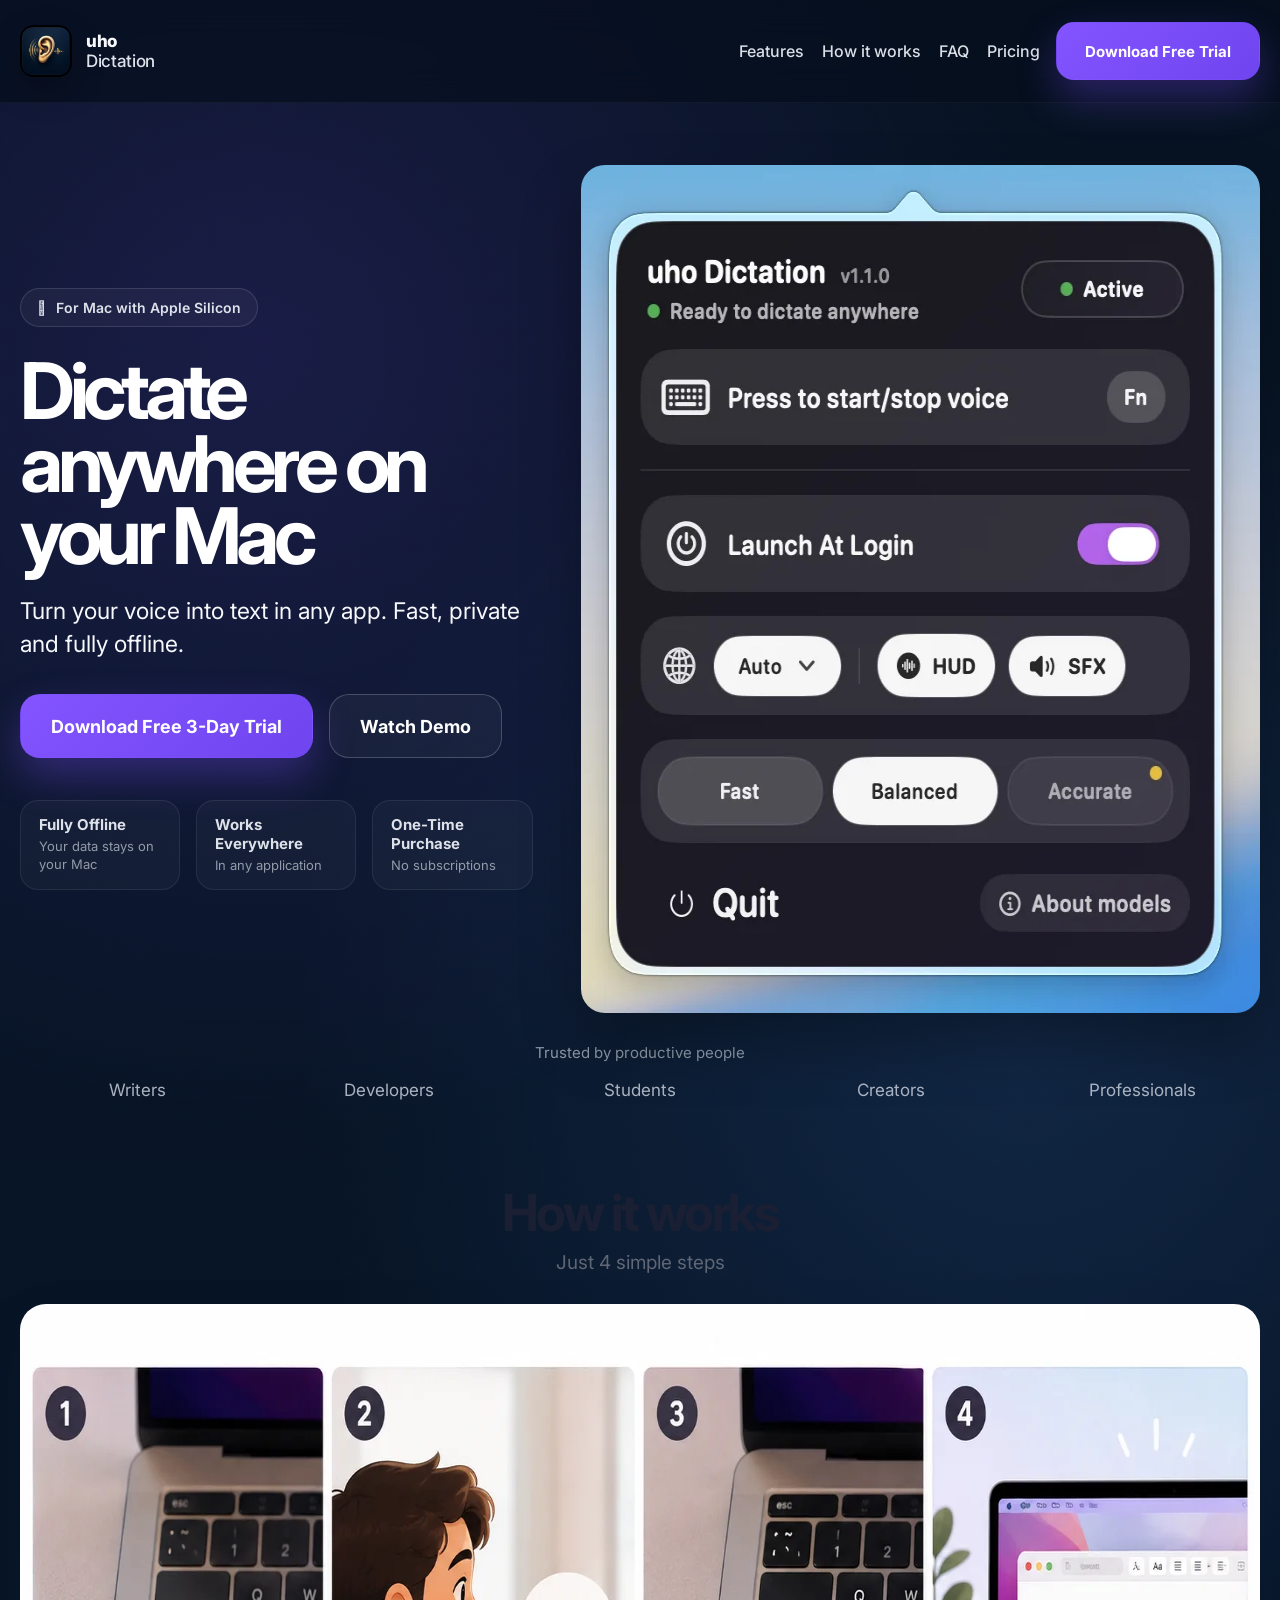
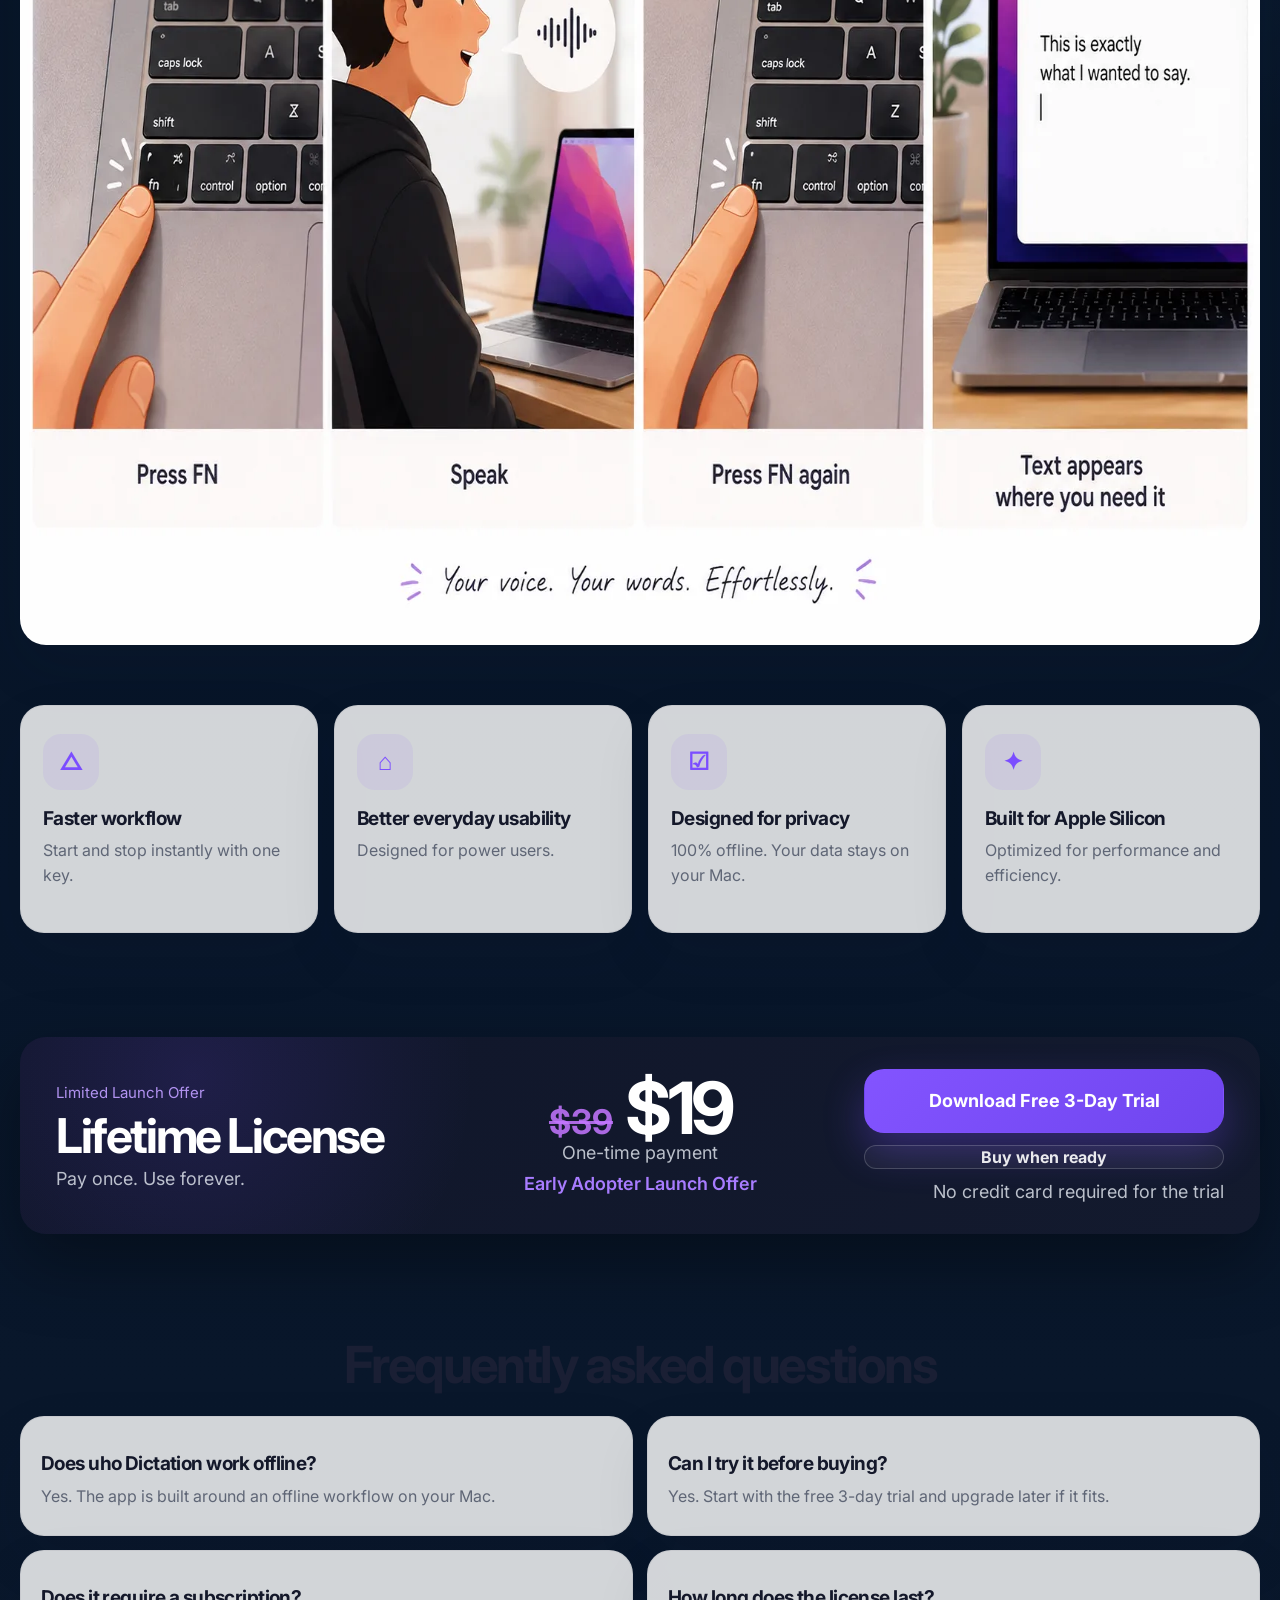
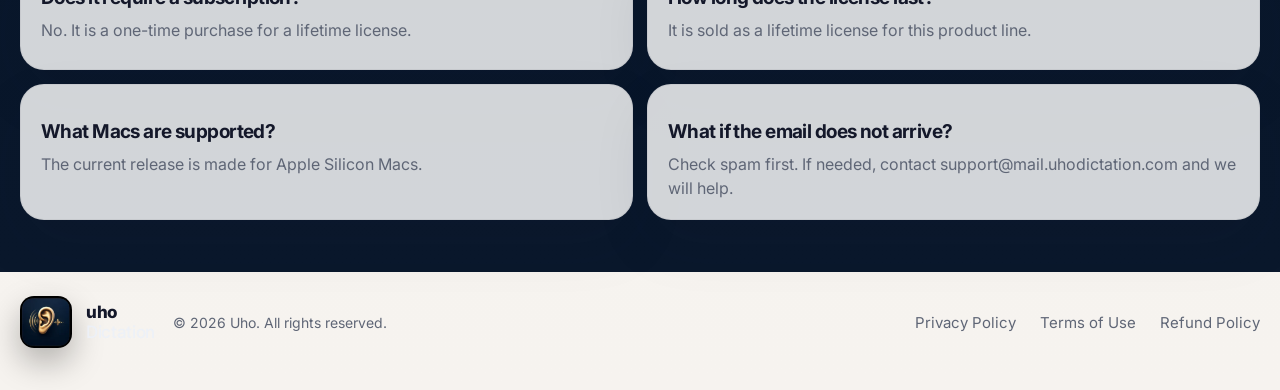
==== commit 65af4f50: "Optimize landing page image assets" ====
--- a/index.html
+++ b/index.html
@@ -16,7 +16,14 @@
         <header class="site-header">
           <div class="container site-header-inner">
             <a class="brand" href="#top" aria-label="uho Dictation home" data-i18n-aria-label="brand.homeAria">
-              <img class="brand-icon" src="./assets/uho-icon.png" alt="uho Dictation icon" />
+              <img
+                class="brand-icon"
+                src="./assets/uho-icon-192.webp"
+                alt="uho Dictation icon"
+                width="192"
+                height="192"
+                decoding="async"
+              />
               <span>
                 <span data-i18n="brand.name">uho</span>
                 <span class="brand-sub" data-i18n="brand.tagline">Dictation</span>
@@ -97,7 +104,15 @@
 
               <div class="hero-visual">
                 <div class="laptop-stage">
-                  <img src="./assets/reference/hero-ui-replacement.png" alt="uho Dictation interface" class="hero-ui-reference" />
+                  <img
+                    src="./assets/reference/hero-ui-replacement.webp"
+                    alt="uho Dictation interface"
+                    class="hero-ui-reference"
+                    width="776"
+                    height="848"
+                    decoding="async"
+                    fetchpriority="high"
+                  />
                 </div>
               </div>
             </div>
@@ -124,7 +139,15 @@
               </div>
 
               <div class="how-comic-wrap">
-                <img src="./assets/reference/how-it-works-comic.png" alt="How uho Dictation works" class="how-comic-image" />
+                <img
+                  src="./assets/reference/how-it-works-comic.webp"
+                  alt="How uho Dictation works"
+                  class="how-comic-image"
+                  width="1672"
+                  height="941"
+                  loading="lazy"
+                  decoding="async"
+                />
               </div>
             </div>
           </section>
@@ -236,7 +259,15 @@
         <div class="container footer-inner">
           <div class="footer-brand">
             <div class="brand">
-              <img class="brand-icon" src="./assets/uho-icon.png" alt="uho Dictation icon" />
+              <img
+                class="brand-icon"
+                src="./assets/uho-icon-192.webp"
+                alt="uho Dictation icon"
+                width="192"
+                height="192"
+                loading="lazy"
+                decoding="async"
+              />
               <span>
                 <span data-i18n="brand.name">uho</span>
                 <span class="brand-sub" data-i18n="brand.tagline">Dictation</span>
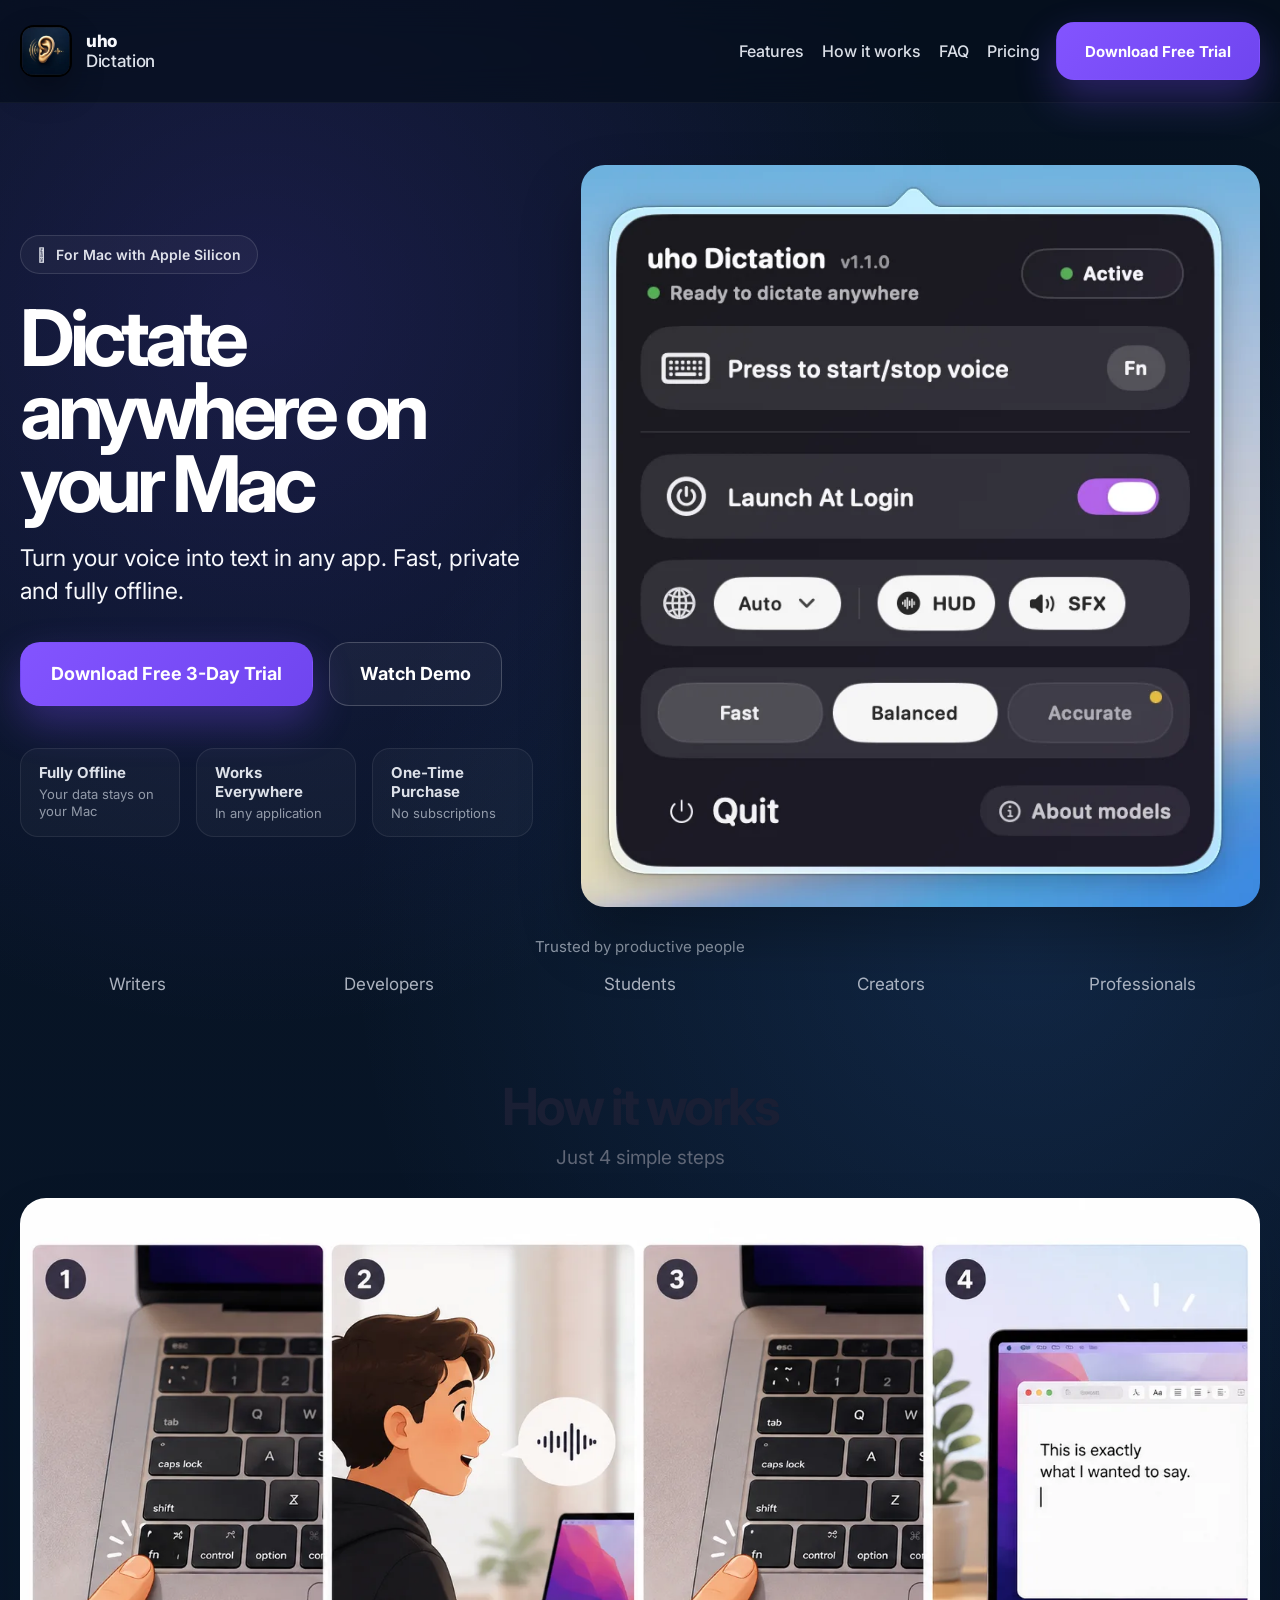
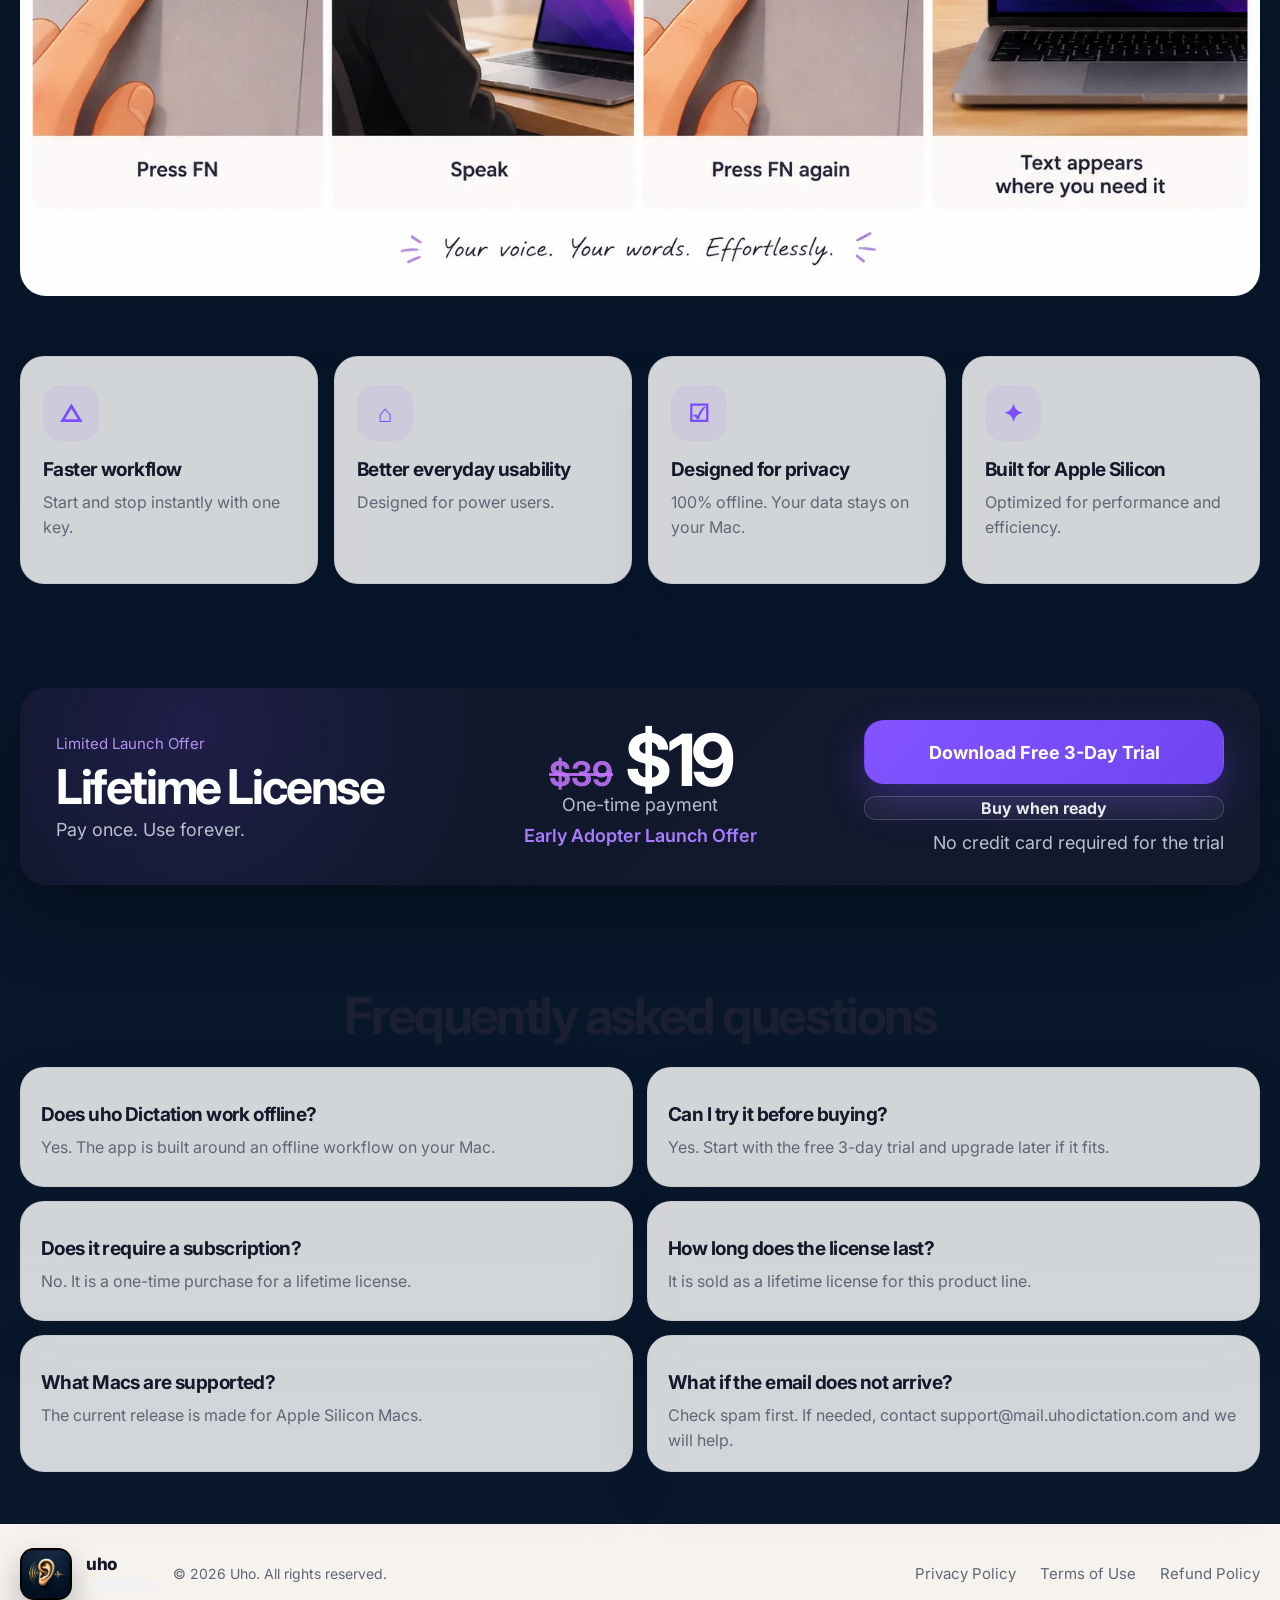
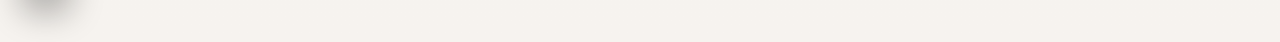
==== commit c044a072: "Fix landing page image aspect ratios" ====
--- a/index.html
+++ b/index.html
@@ -8,7 +8,7 @@
       name="description"
       content="Turn your voice into text in any app. Fast, private, fully offline, and available with a free 3-day trial."
     />
-    <link rel="stylesheet" href="./styles.css" />
+    <link rel="stylesheet" href="./styles.css?v=20260610-ratio-fix" />
   </head>
   <body data-page="landing">
     <div class="page-shell">
--- a/styles.css
+++ b/styles.css
@@ -49,6 +49,7 @@
 
 img {
   max-width: 100%;
+  height: auto;
   display: block;
 }
 
@@ -304,6 +305,7 @@
 
 .hero-ui-reference {
   width: 100%;
+  height: auto;
   display: block;
   border-radius: 24px;
   box-shadow: 0 30px 60px rgba(0, 0, 0, 0.28);
@@ -390,6 +392,7 @@
 
 .how-comic-image {
   width: 100%;
+  height: auto;
   display: block;
   border-radius: 26px;
   box-shadow: 0 22px 54px rgba(22, 30, 47, 0.1);
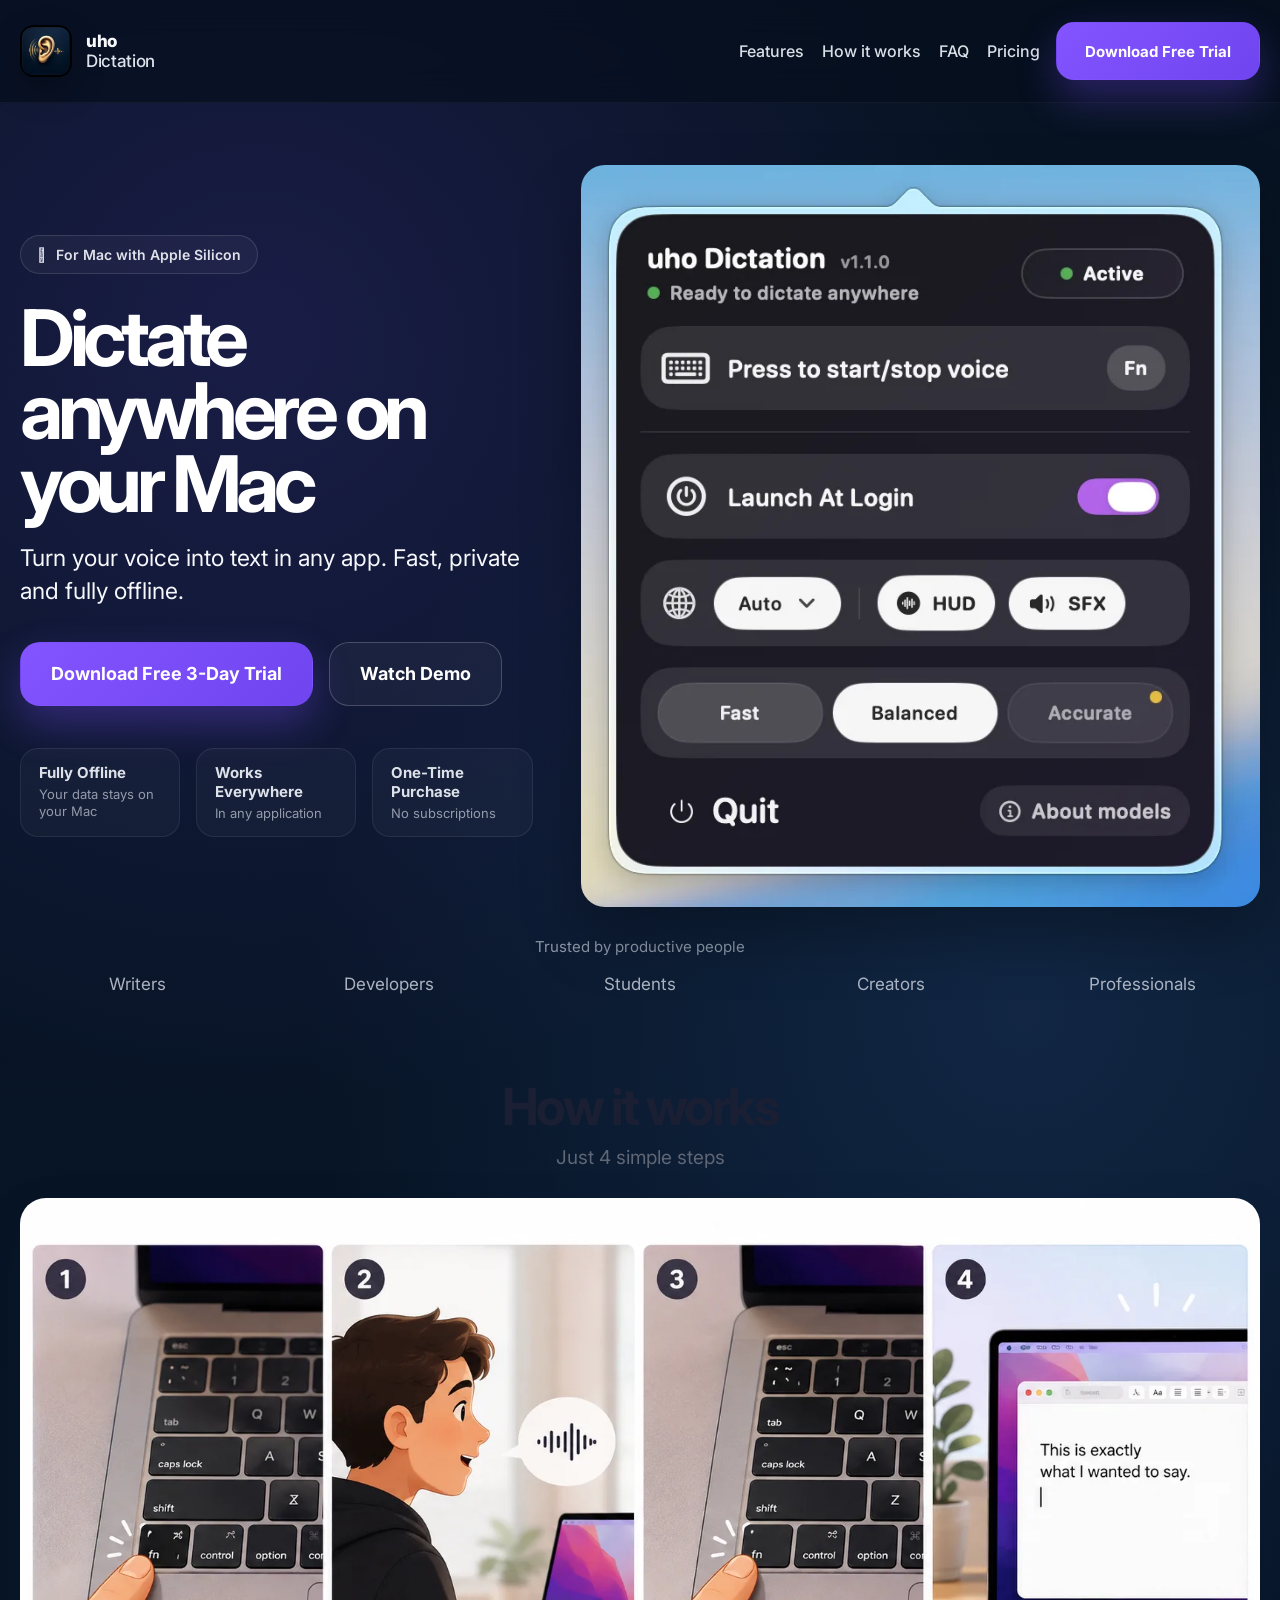
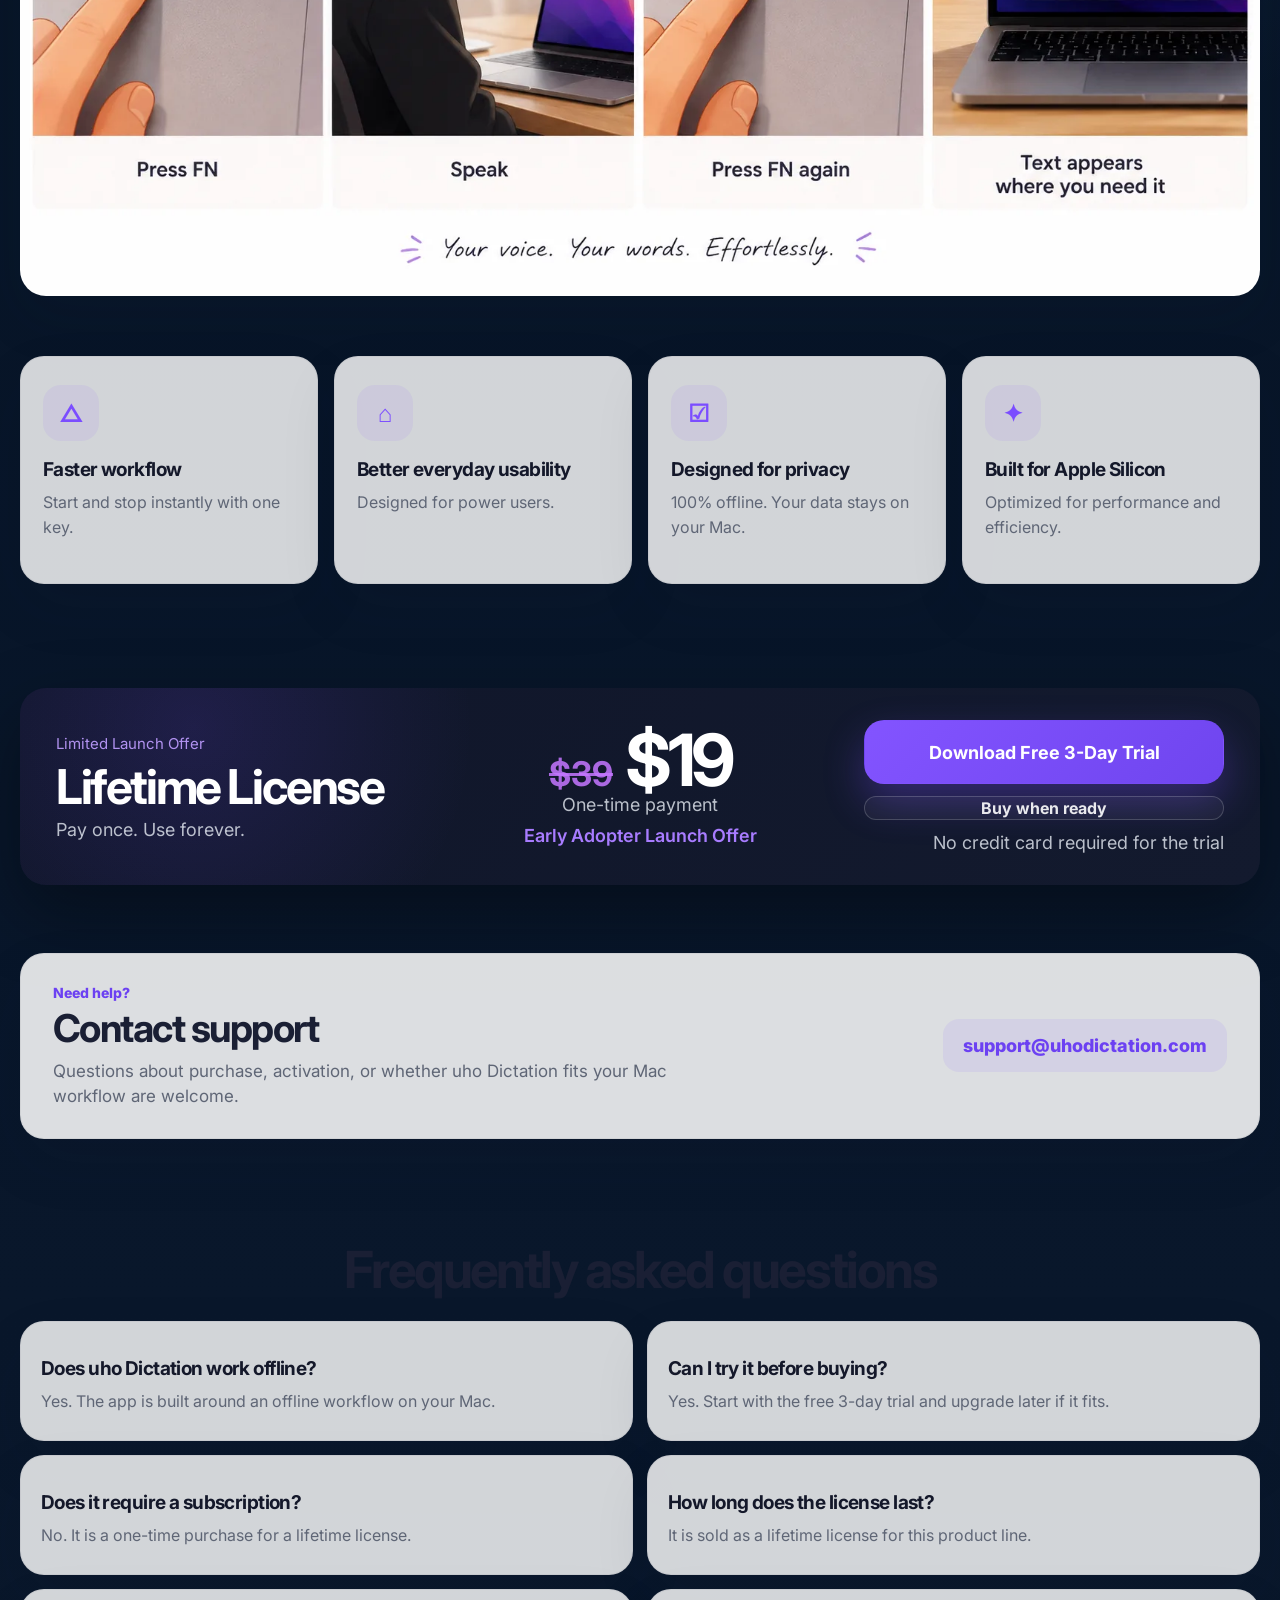
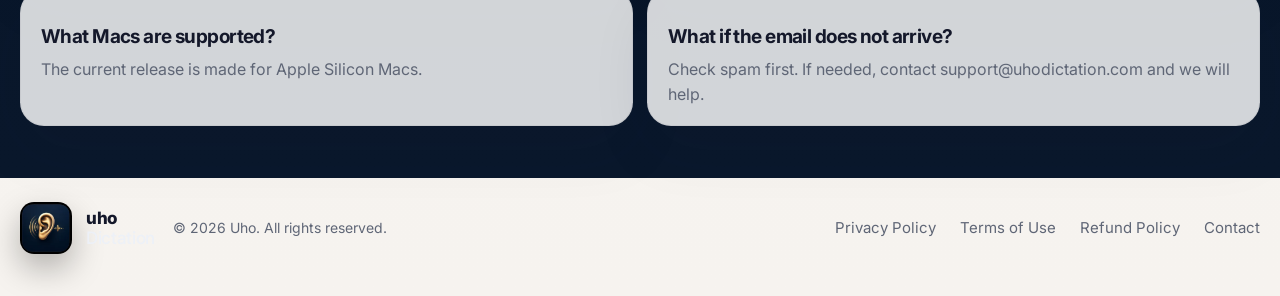
==== commit a3b64477: "Add visible support contact to landing page" ====
--- a/index.html
+++ b/index.html
@@ -218,6 +218,21 @@
             </div>
           </section>
 
+          <section class="section section-light section-contact" id="contact">
+            <div class="container">
+              <div class="contact-panel">
+                <div>
+                  <span class="contact-kicker" data-i18n="contact.kicker">Need help?</span>
+                  <h2 data-i18n="contact.title">Contact support</h2>
+                  <p data-i18n="contact.body">
+                    Questions about purchase, activation, or whether uho Dictation fits your Mac workflow are welcome.
+                  </p>
+                </div>
+                <a class="contact-email" href="mailto:support@uhodictation.com" data-support-email>support@uhodictation.com</a>
+              </div>
+            </div>
+          </section>
+
           <section class="section section-light" id="faq">
             <div class="container">
               <div class="section-heading section-heading-centered">
@@ -280,6 +295,7 @@
             <a href="./privacy.html" data-i18n="footer.privacy">Privacy Policy</a>
             <a href="./terms.html" data-i18n="footer.terms">Terms of Use</a>
             <a href="./refund-policy.html" data-i18n="footer.refunds">Refund Policy</a>
+            <a href="mailto:support@uhodictation.com" data-i18n="footer.contact">Contact</a>
           </div>
         </div>
       </footer>
@@ -314,7 +330,7 @@
       </div>
     </div>
 
-    <script src="./site.js"></script>
-    <script src="./app.js"></script>
+    <script src="./site.js?v=20260610-contact"></script>
+    <script src="./app.js?v=20260610-contact"></script>
   </body>
 </html>
--- a/styles.css
+++ b/styles.css
@@ -504,6 +504,56 @@
   width: min(100%, 360px);
 }
 
+.section-contact {
+  padding-top: 16px;
+}
+
+.contact-panel {
+  display: flex;
+  align-items: center;
+  justify-content: space-between;
+  gap: 28px;
+  padding: 28px 32px;
+  border-radius: 24px;
+  background: rgba(255, 255, 255, 0.86);
+  border: 1px solid rgba(19, 25, 39, 0.06);
+  box-shadow: var(--shadow-light);
+}
+
+.contact-kicker {
+  display: inline-block;
+  margin-bottom: 8px;
+  color: var(--brand-strong);
+  font-size: 14px;
+  font-weight: 800;
+}
+
+.contact-panel h2 {
+  margin: 0;
+  color: #1a1f34;
+  font-size: clamp(30px, 3vw, 42px);
+  line-height: 1.04;
+  letter-spacing: -0.04em;
+}
+
+.contact-panel p {
+  max-width: 620px;
+  margin: 10px 0 0;
+  color: var(--muted);
+  font-size: 17px;
+  line-height: 1.5;
+}
+
+.contact-email {
+  flex: 0 0 auto;
+  padding: 16px 20px;
+  border-radius: 16px;
+  background: rgba(123, 77, 255, 0.09);
+  color: var(--brand-strong);
+  font-size: 18px;
+  font-weight: 800;
+}
+
 .faq-grid {
   display: grid;
   grid-template-columns: repeat(2, minmax(0, 1fr));
@@ -672,6 +722,11 @@
     align-items: center;
   }
 
+  .contact-panel {
+    align-items: flex-start;
+    flex-direction: column;
+  }
+
   .hero-benefits-inline,
   .trust-grid {
     grid-template-columns: 1fr;
@@ -720,6 +775,17 @@
     font-size: 60px;
   }
 
+  .contact-panel {
+    padding: 24px;
+  }
+
+  .contact-email {
+    width: 100%;
+    font-size: 16px;
+    text-align: center;
+    overflow-wrap: anywhere;
+  }
+
   .modal-card {
     padding: 24px;
   }
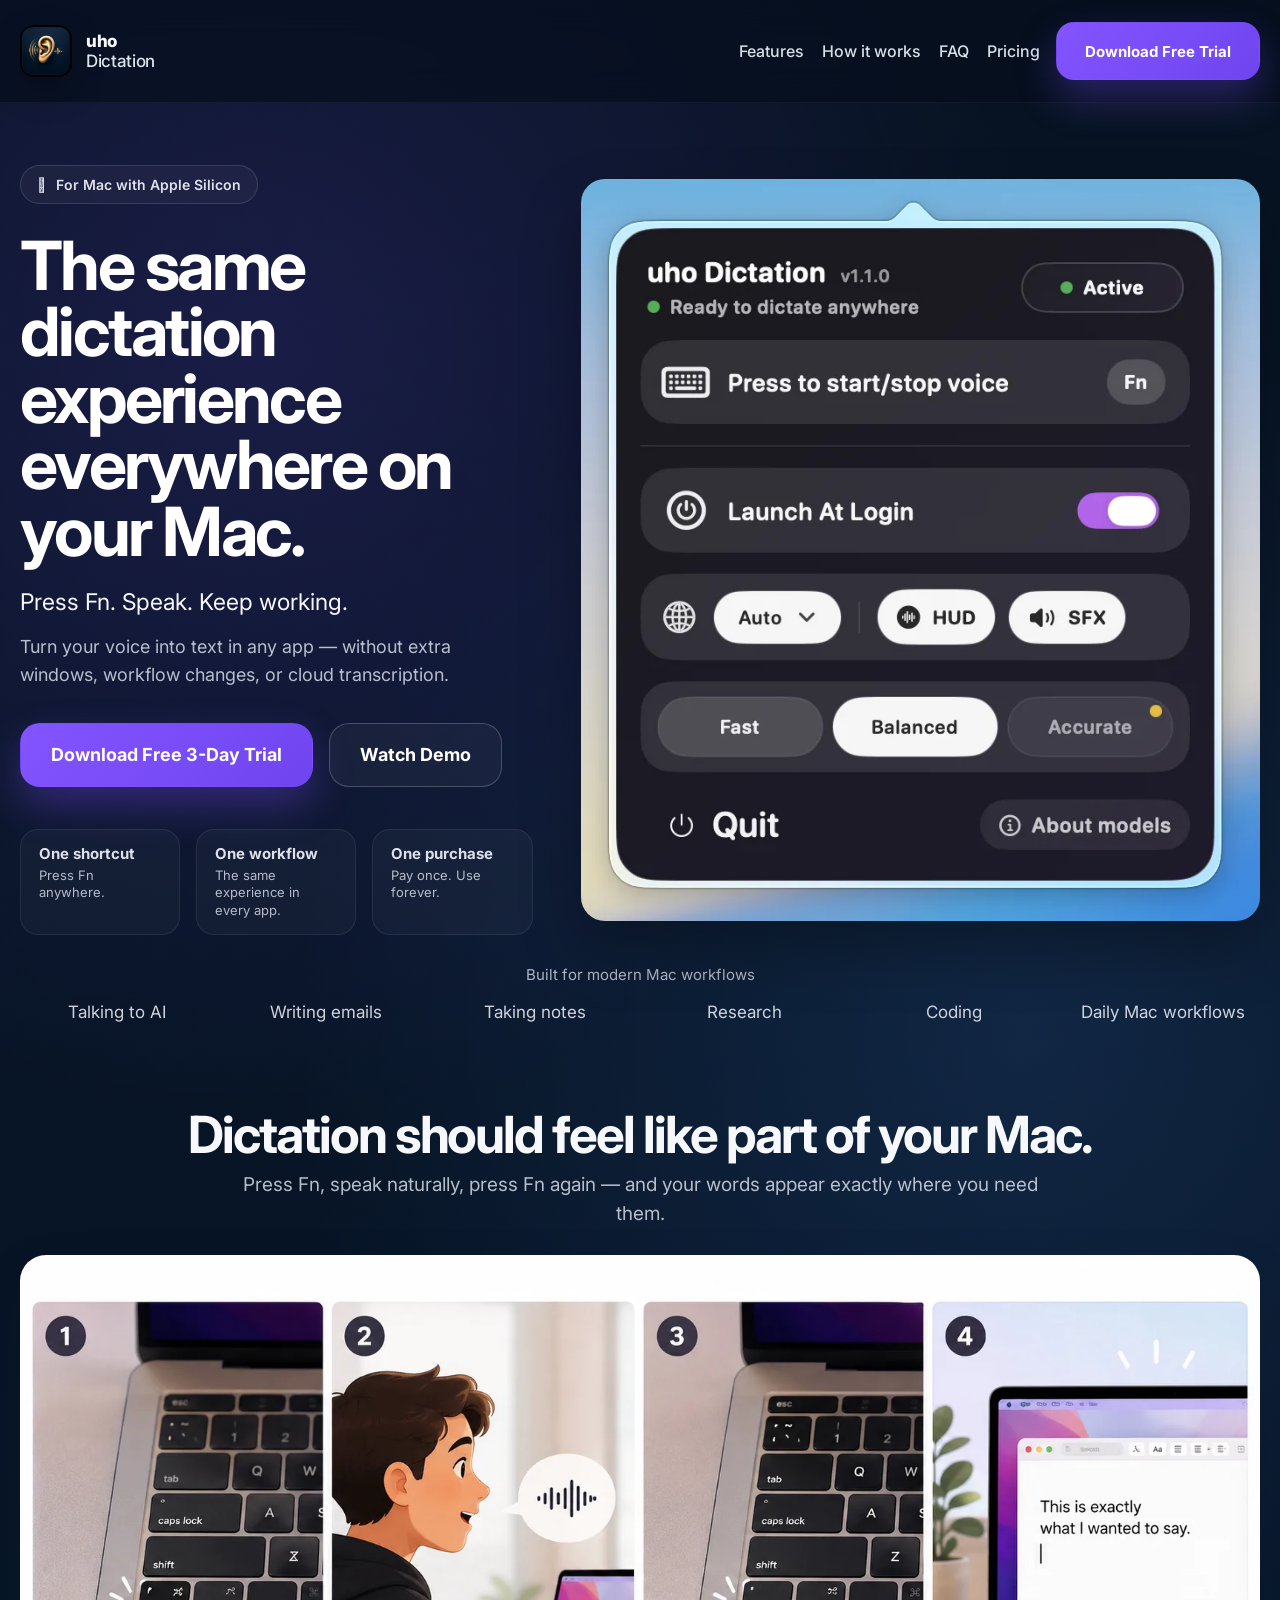
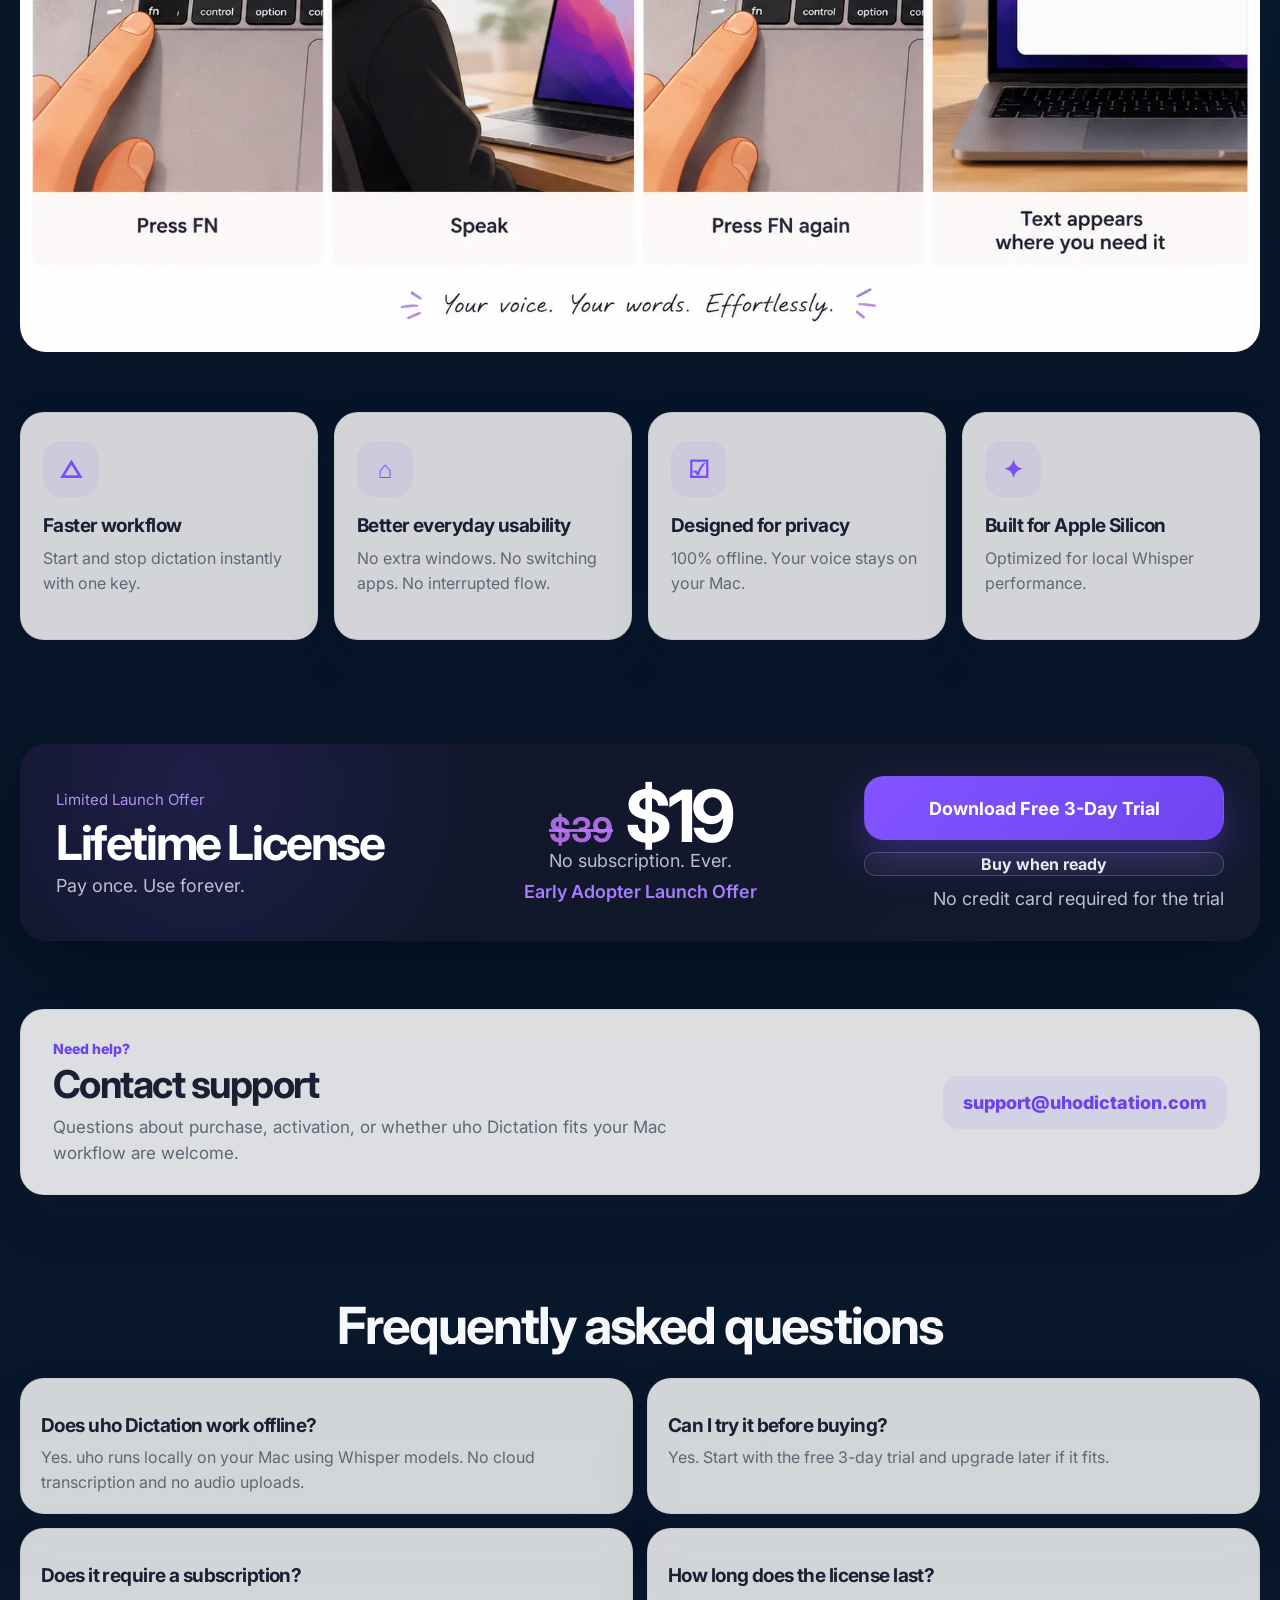
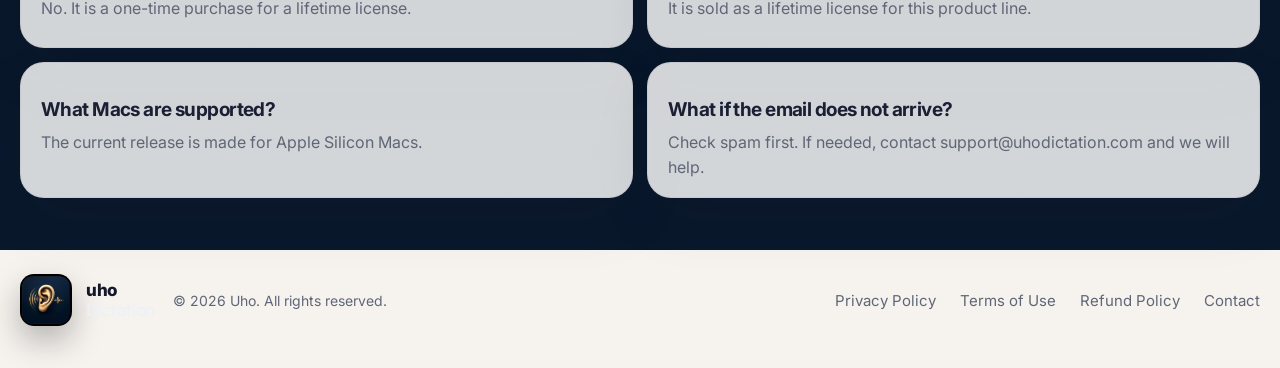
==== commit e4f165ec: "Polish landing page copy and mobile layout" ====
--- a/index.html
+++ b/index.html
@@ -3,10 +3,10 @@
   <head>
     <meta charset="utf-8" />
     <meta name="viewport" content="width=device-width, initial-scale=1" />
-    <title>uho Dictation | Dictate anywhere on your Mac</title>
+    <title>uho Dictation | The same dictation experience everywhere on your Mac</title>
     <meta
       name="description"
-      content="Turn your voice into text in any app. Fast, private, fully offline, and available with a free 3-day trial."
+      content="Turn your voice into text in any app without extra windows, workflow changes, or cloud transcription."
     />
     <link rel="stylesheet" href="./styles.css?v=20260610-ratio-fix" />
   </head>
@@ -60,10 +60,14 @@
                   <span data-i18n="hero.eyebrow">For Mac with Apple Silicon</span>
                 </span>
 
-                <h1 data-i18n="hero.title">Dictate anywhere on your Mac</h1>
+                <h1 data-i18n="hero.title">The same dictation experience everywhere on your Mac.</h1>
 
                 <p class="hero-lead" data-i18n="hero.body">
-                  Turn your voice into text in any app. Fast, private and fully offline.
+                  Press Fn. Speak. Keep working.
+                </p>
+
+                <p class="hero-supporting" data-i18n="hero.supporting">
+                  Turn your voice into text in any app — without extra windows, workflow changes, or cloud transcription.
                 </p>
 
                 <div class="hero-actions">
@@ -83,20 +87,20 @@
                 <div class="hero-benefits-inline">
                   <article class="inline-benefit">
                     <div>
-                      <strong data-i18n="hero.benefit1Title">Fully Offline</strong>
-                      <span data-i18n="hero.benefit1Body">Your data stays on your Mac</span>
+                      <strong data-i18n="hero.benefit1Title">One shortcut</strong>
+                      <span data-i18n="hero.benefit1Body">Press Fn anywhere.</span>
                     </div>
                   </article>
                   <article class="inline-benefit">
                     <div>
-                      <strong data-i18n="hero.benefit2Title">Works Everywhere</strong>
-                      <span data-i18n="hero.benefit2Body">In any application</span>
+                      <strong data-i18n="hero.benefit2Title">One workflow</strong>
+                      <span data-i18n="hero.benefit2Body">The same experience in every app.</span>
                     </div>
                   </article>
                   <article class="inline-benefit">
                     <div>
-                      <strong data-i18n="hero.benefit3Title">One-Time Purchase</strong>
-                      <span data-i18n="hero.benefit3Body">No subscriptions</span>
+                      <strong data-i18n="hero.benefit3Title">One purchase</strong>
+                      <span data-i18n="hero.benefit3Body">Pay once. Use forever.</span>
                     </div>
                   </article>
                 </div>
@@ -120,13 +124,14 @@
 
           <section class="trust-strip">
             <div class="container">
-              <p class="trust-title" data-i18n="trust.title">Trusted by productive people</p>
+              <p class="trust-title" data-i18n="trust.title">Built for modern Mac workflows</p>
               <div class="trust-grid">
-                <span data-i18n="trust.role1">Writers</span>
-                <span data-i18n="trust.role2">Developers</span>
-                <span data-i18n="trust.role3">Students</span>
-                <span data-i18n="trust.role4">Creators</span>
-                <span data-i18n="trust.role5">Professionals</span>
+                <span data-i18n="trust.role1">Talking to AI</span>
+                <span data-i18n="trust.role2">Writing emails</span>
+                <span data-i18n="trust.role3">Taking notes</span>
+                <span data-i18n="trust.role4">Research</span>
+                <span data-i18n="trust.role5">Coding</span>
+                <span data-i18n="trust.role6">Daily Mac workflows</span>
               </div>
             </div>
           </section>
@@ -134,8 +139,8 @@
           <section class="section section-light" id="how-it-works">
             <div class="container">
               <div class="section-heading section-heading-centered">
-                <h2 data-i18n="how.title">How it works</h2>
-                <p data-i18n="how.body">Just 4 simple steps</p>
+                <h2 data-i18n="how.title">Dictation should feel like part of your Mac.</h2>
+                <p data-i18n="how.body">Press Fn, speak naturally, press Fn again — and your words appear exactly where you need them.</p>
               </div>
 
               <div class="how-comic-wrap">
@@ -158,25 +163,25 @@
                 <article class="benefit-card">
                   <div class="benefit-icon" aria-hidden="true">△</div>
                   <h3 data-i18n="benefit1.title">Faster workflow</h3>
-                  <p data-i18n="benefit1.body">Start and stop instantly with one key.</p>
+                  <p data-i18n="benefit1.body">Start and stop dictation instantly with one key.</p>
                 </article>
 
                 <article class="benefit-card">
                   <div class="benefit-icon" aria-hidden="true">⌂</div>
                   <h3 data-i18n="benefit2.title">Better everyday usability</h3>
-                  <p data-i18n="benefit2.body">Designed for power users.</p>
+                  <p data-i18n="benefit2.body">No extra windows. No switching apps. No interrupted flow.</p>
                 </article>
 
                 <article class="benefit-card">
                   <div class="benefit-icon" aria-hidden="true">☑</div>
                   <h3 data-i18n="benefit3.title">Designed for privacy</h3>
-                  <p data-i18n="benefit3.body">100% offline. Your data stays on your Mac.</p>
+                  <p data-i18n="benefit3.body">100% offline. Your voice stays on your Mac.</p>
                 </article>
 
                 <article class="benefit-card">
                   <div class="benefit-icon" aria-hidden="true">✦</div>
                   <h3 data-i18n="benefit4.title">Built for Apple Silicon</h3>
-                  <p data-i18n="benefit4.body">Optimized for performance and efficiency.</p>
+                  <p data-i18n="benefit4.body">Optimized for local Whisper performance.</p>
                 </article>
               </div>
             </div>
@@ -196,7 +201,7 @@
                     <span class="pricing-was" data-i18n="pricing.was">$39</span>
                     <strong data-i18n="pricing.now">$19</strong>
                   </div>
-                  <p data-i18n="pricing.oneTime">One-time payment</p>
+                  <p data-i18n="pricing.oneTime">No subscription. Ever.</p>
                   <span class="pricing-launch-note" data-i18n="pricing.launchNote">Early Adopter Launch Offer</span>
                 </div>
 
@@ -242,7 +247,7 @@
               <div class="faq-grid">
                 <article class="faq-item">
                   <h3 data-i18n="faq1.title">Does uho Dictation work offline?</h3>
-                  <p data-i18n="faq1.body">Yes. The app is built around an offline workflow on your Mac.</p>
+                  <p data-i18n="faq1.body">Yes. uho runs locally on your Mac using Whisper models. No cloud transcription and no audio uploads.</p>
                 </article>
                 <article class="faq-item">
                   <h3 data-i18n="faq2.title">Can I try it before buying?</h3>
--- a/styles.css
+++ b/styles.css
@@ -238,12 +238,12 @@
 }
 
 .hero-copy h1 {
-  max-width: 560px;
+  max-width: 620px;
   margin: 28px 0 22px;
   color: white;
-  font-size: clamp(58px, 6.1vw, 104px);
-  line-height: 0.93;
-  letter-spacing: -0.07em;
+  font-size: clamp(48px, 5.3vw, 86px);
+  line-height: 0.98;
+  letter-spacing: -0.04em;
 }
 
 .hero-lead {
@@ -252,6 +252,14 @@
   color: var(--hero-text);
   font-size: 23px;
   line-height: 1.42;
+}
+
+.hero-supporting {
+  max-width: 620px;
+  margin: 14px 0 0;
+  color: var(--hero-muted);
+  font-size: 18px;
+  line-height: 1.55;
 }
 
 .hero-actions {
@@ -287,7 +295,7 @@
 .inline-benefit span {
   display: block;
   margin-top: 4px;
-  color: rgba(224, 230, 240, 0.62);
+  color: rgba(232, 237, 247, 0.76);
   font-size: 13px;
   line-height: 1.35;
 }
@@ -318,15 +326,15 @@
 .trust-title {
   margin: 0 0 18px;
   text-align: center;
-  color: rgba(220, 228, 239, 0.62);
+  color: rgba(232, 237, 247, 0.74);
   font-size: 15px;
 }
 
 .trust-grid {
   display: grid;
-  grid-template-columns: repeat(5, minmax(0, 1fr));
+  grid-template-columns: repeat(6, minmax(0, 1fr));
   gap: 16px;
-  color: rgba(234, 239, 248, 0.72);
+  color: rgba(239, 242, 248, 0.86);
   font-size: 17px;
   text-align: center;
 }
@@ -350,17 +358,37 @@
 
 .section-heading h2 {
   margin: 0 0 10px;
-  color: #1a1f34;
+  color: var(--hero-text);
   font-size: clamp(38px, 4vw, 56px);
   line-height: 1.02;
-  letter-spacing: -0.05em;
+  letter-spacing: -0.04em;
 }
 
 .section-heading p {
-  margin: 0;
-  color: var(--muted);
+  max-width: 840px;
+  margin: 0 auto;
+  color: var(--hero-muted);
   font-size: 19px;
   line-height: 1.55;
+}
+
+.benefit-card,
+.faq-item,
+.contact-panel {
+  color: var(--text);
+}
+
+.benefit-card h3,
+.faq-item h3 {
+  color: #1a1f34;
+}
+
+.contact-panel h2 {
+  color: #1a1f34;
+}
+
+.contact-panel p {
+  color: var(--muted);
 }
 
 .benefit-card,
@@ -734,25 +762,63 @@
 }
 
 @media (max-width: 820px) {
+  .site-header {
+    position: static;
+  }
+
   .site-header-inner {
     align-items: flex-start;
     flex-direction: column;
+    gap: 16px;
+    padding: 18px 0 20px;
   }
 
   .site-nav-wrap {
+    width: 100%;
     justify-content: flex-start;
+    gap: 14px;
   }
 
   .site-nav {
+    width: 100%;
     justify-content: flex-start;
+    gap: 12px 18px;
+  }
+
+  .site-nav a {
+    font-size: 15px;
+  }
+
+  .site-nav-wrap .button-small {
+    width: 100%;
+    min-height: 56px;
   }
 
   .hero {
-    padding-top: 36px;
+    padding-top: 28px;
   }
 
   .hero-copy h1 {
-    font-size: clamp(42px, 13vw, 72px);
+    margin: 24px 0 18px;
+    font-size: clamp(39px, 10.8vw, 52px);
+    line-height: 1.04;
+    letter-spacing: -0.035em;
+  }
+
+  .hero-supporting {
+    font-size: 17px;
+  }
+
+  .hero-actions {
+    margin-top: 28px;
+  }
+
+  .hero-actions .button {
+    width: 100%;
+  }
+
+  .hero-benefits-inline {
+    margin-top: 30px;
   }
 
   .hero-lead,
@@ -771,6 +837,10 @@
     font-size: 40px;
   }
 
+  .pricing-banner {
+    padding: 28px 24px;
+  }
+
   .pricing-amount strong {
     font-size: 60px;
   }
